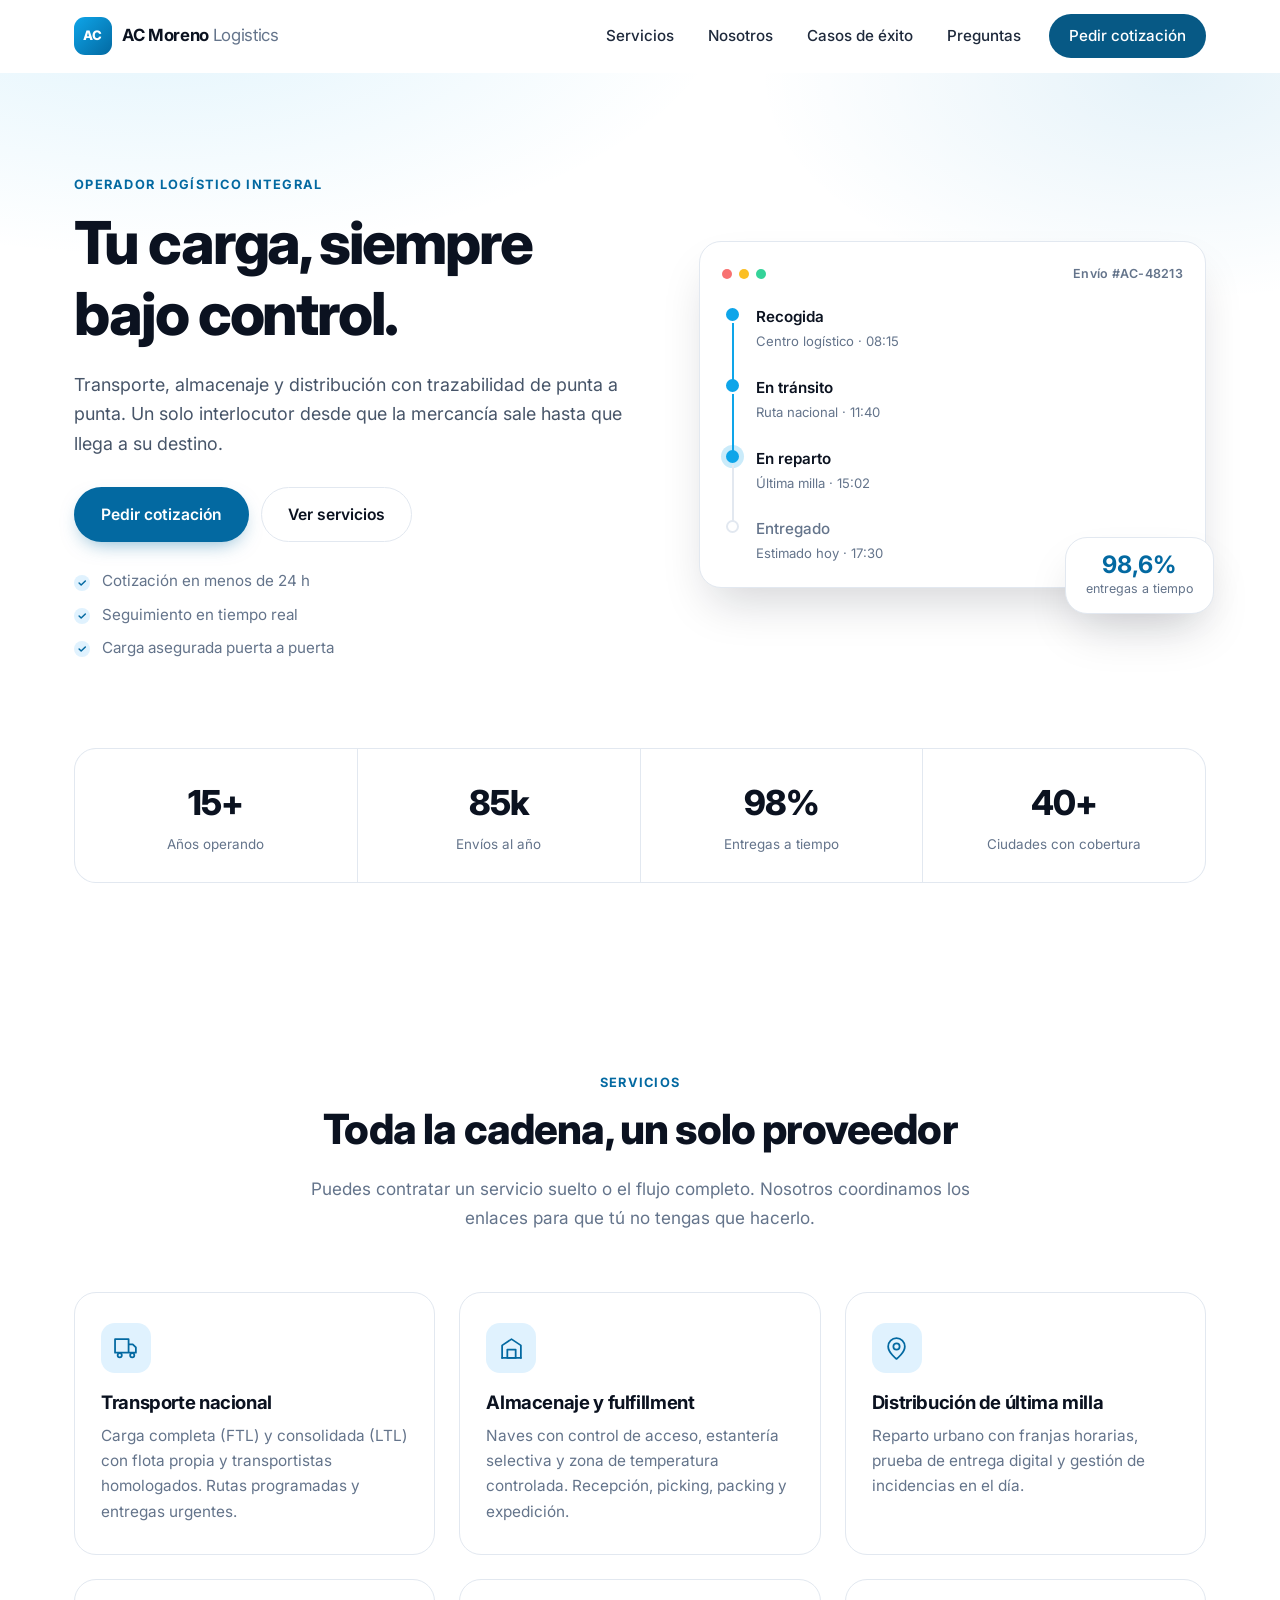
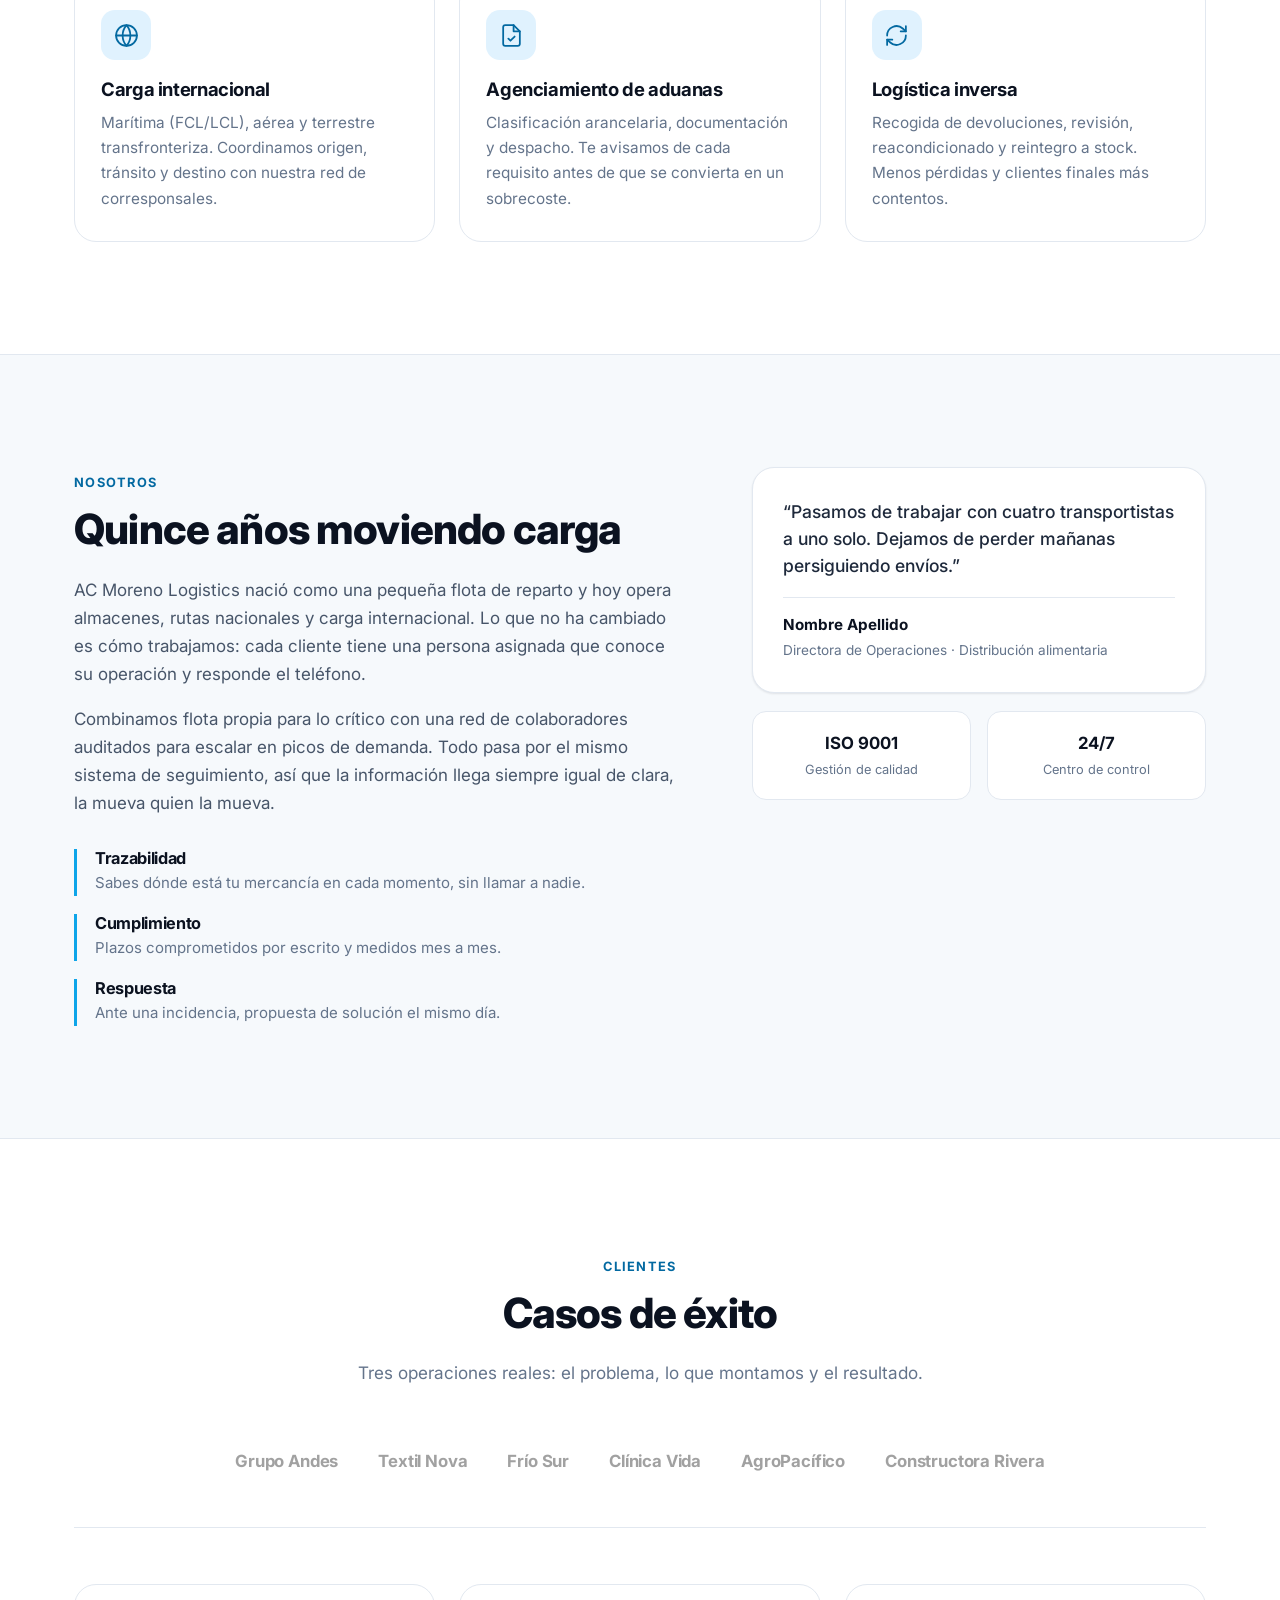
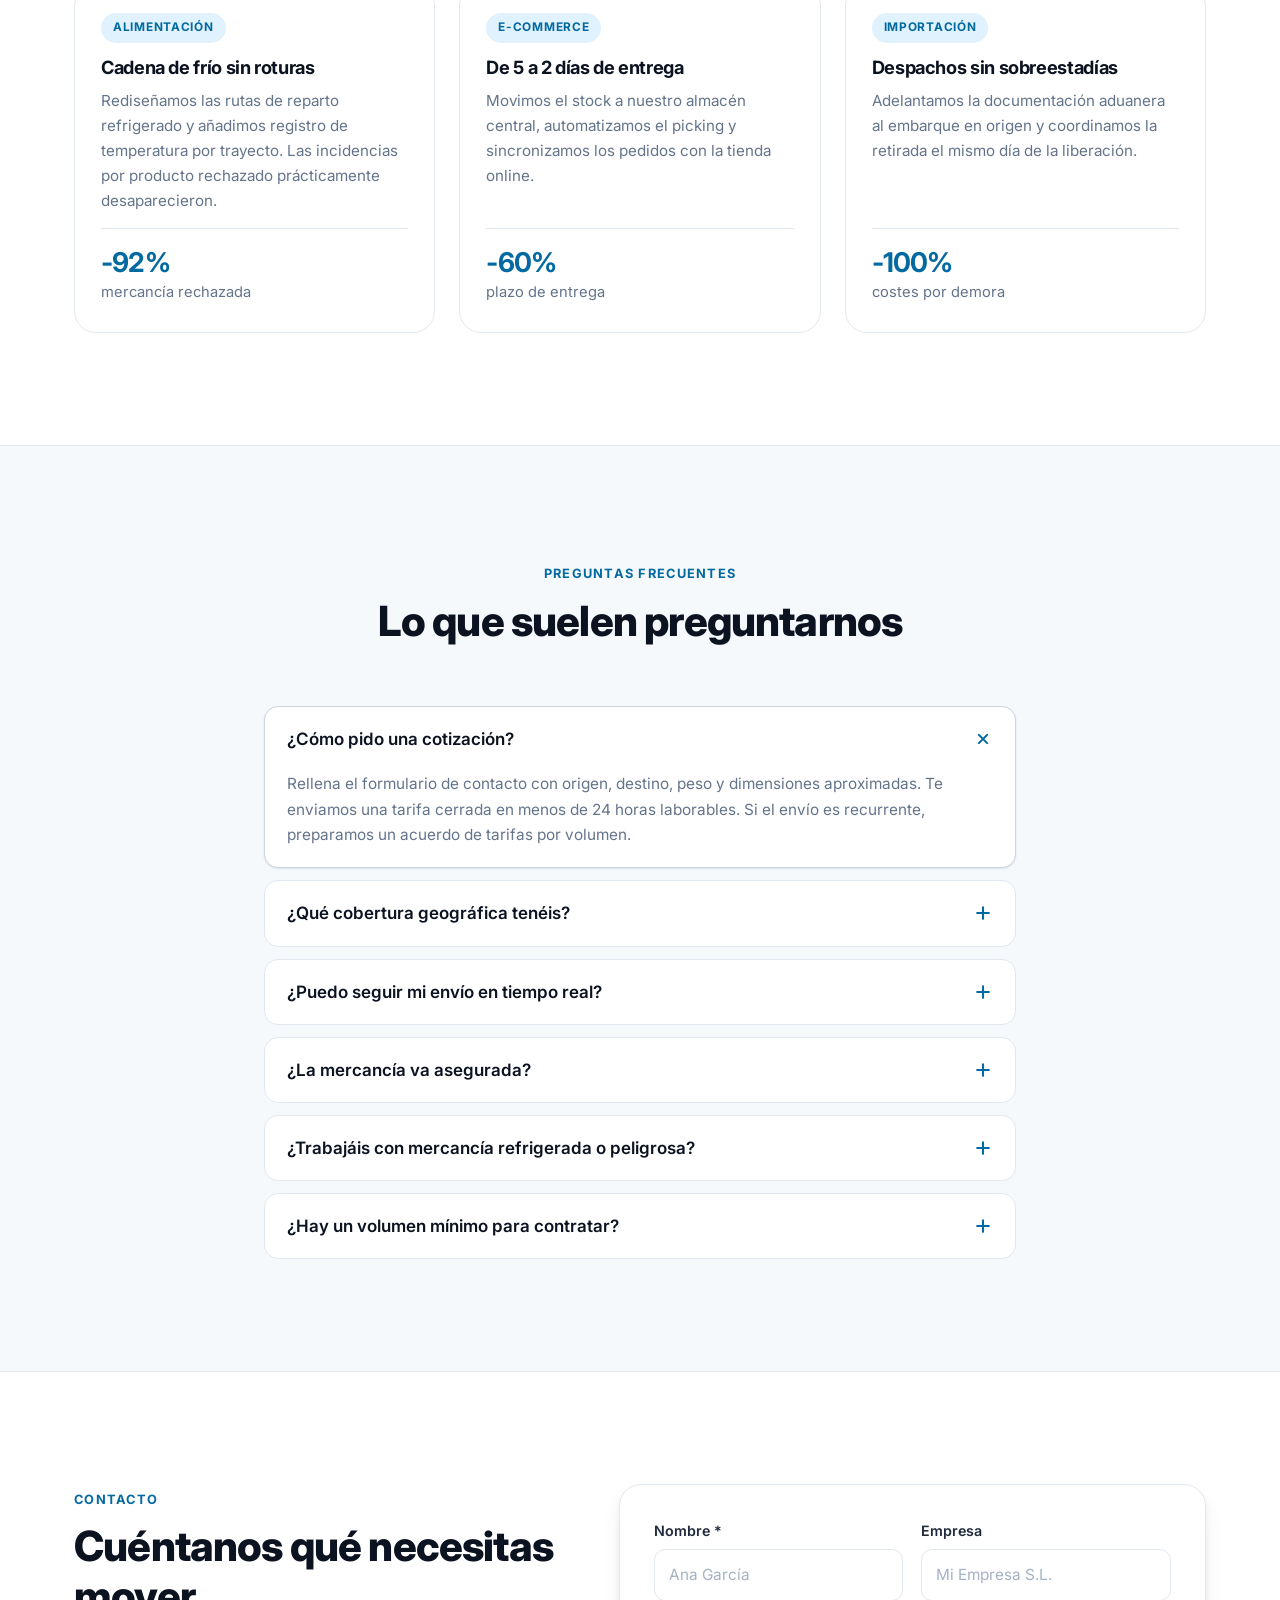
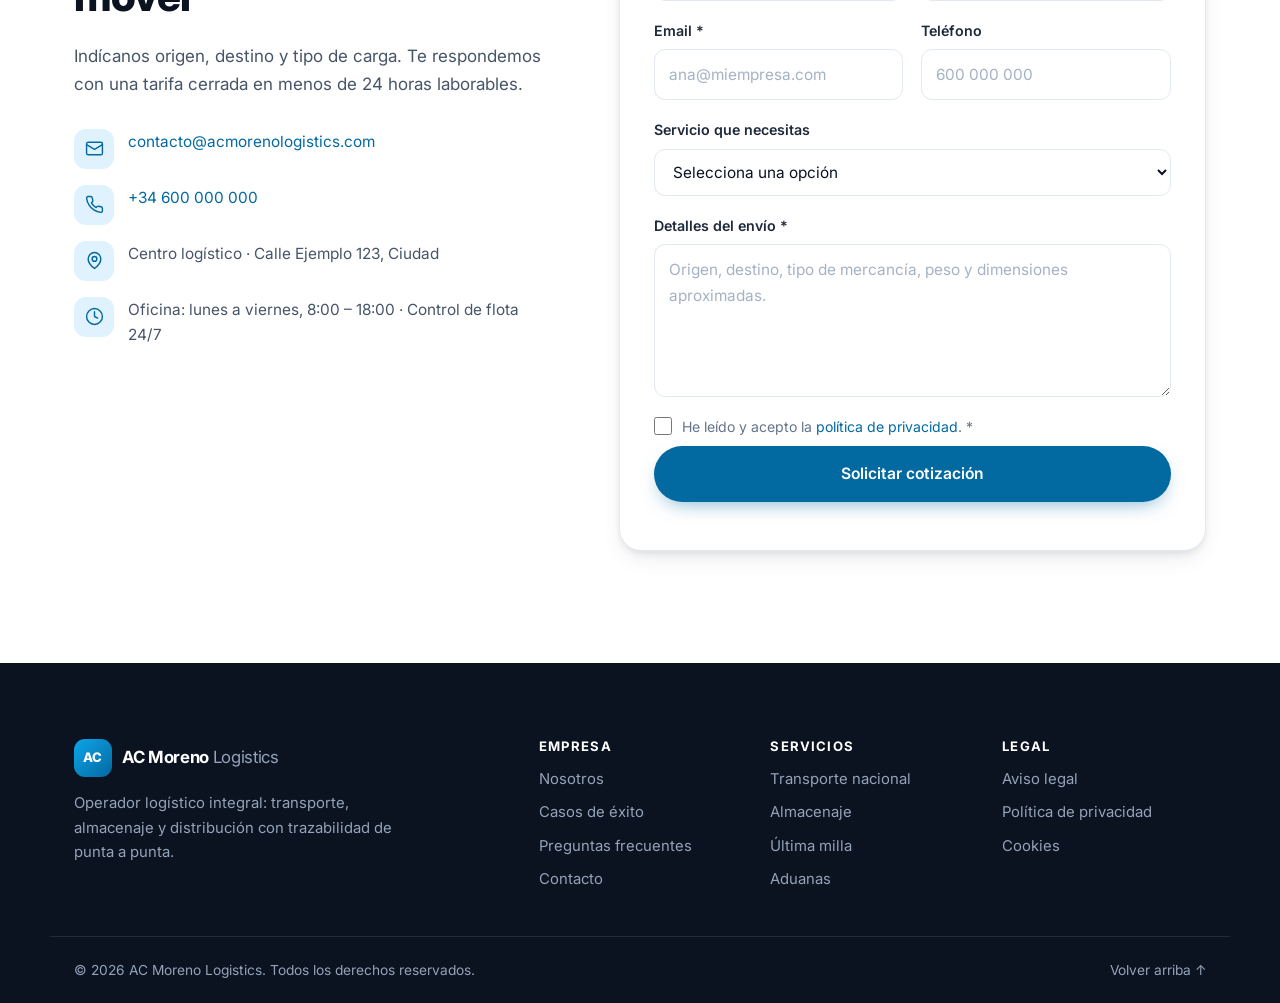
==== index.html @ a386fc67 "Añadir sitio web corporativo de AC Moreno Logistics Web de una sola página en HTML, CSS y JavaScript" ====
<!DOCTYPE html>
<html lang="es">
<head>
  <meta charset="UTF-8">
  <meta name="viewport" content="width=device-width, initial-scale=1.0">

  <!-- ==== EDITAR: título y descripción que se ven en Google ==== -->
  <title>AC Moreno Logistics · Transporte, almacenaje y distribución</title>
  <meta name="description" content="Operador logístico integral: transporte nacional, almacenaje, distribución de última milla, carga internacional y agenciamiento de aduanas. Trazabilidad total de tu carga.">
  <meta name="theme-color" content="#0b1220">

  <!-- Redes sociales (Open Graph) -->
  <meta property="og:type" content="website">
  <meta property="og:site_name" content="AC Moreno Logistics">
  <meta property="og:title" content="AC Moreno Logistics · Transporte, almacenaje y distribución">
  <meta property="og:description" content="Movemos tu carga con trazabilidad total: transporte nacional, almacenaje, última milla, carga internacional y aduanas.">
  <meta property="og:locale" content="es_ES">

  <link rel="icon" href="data:image/svg+xml,<svg xmlns='http://www.w3.org/2000/svg' viewBox='0 0 100 100'><rect width='100' height='100' rx='22' fill='%230ea5e9'/><text x='50' y='66' font-size='42' font-family='system-ui,sans-serif' font-weight='800' fill='white' text-anchor='middle'>AC</text></svg>">

  <link rel="preconnect" href="https://fonts.googleapis.com">
  <link rel="preconnect" href="https://fonts.gstatic.com" crossorigin>
  <link href="https://fonts.googleapis.com/css2?family=Inter:wght@400;500;600;700;800&display=swap" rel="stylesheet">
  <link rel="stylesheet" href="assets/css/styles.css">
</head>
<body>

  <a class="skip-link" href="#inicio">Saltar al contenido</a>

  <!-- ============ CABECERA ============ -->
  <header class="header" id="header">
    <div class="container header__inner">
      <a class="brand" href="#inicio">
        <span class="brand__mark" aria-hidden="true">AC</span>
        <span class="brand__name">AC Moreno <em>Logistics</em></span>
      </a>

      <nav class="nav" id="nav" aria-label="Navegación principal">
        <ul class="nav__list">
          <li><a class="nav__link" href="#servicios">Servicios</a></li>
          <li><a class="nav__link" href="#nosotros">Nosotros</a></li>
          <li><a class="nav__link" href="#clientes">Casos de éxito</a></li>
          <li><a class="nav__link" href="#faq">Preguntas</a></li>
          <li><a class="nav__link nav__link--cta" href="#contacto">Pedir cotización</a></li>
        </ul>
      </nav>

      <button class="nav-toggle" id="navToggle" aria-expanded="false" aria-controls="nav" aria-label="Abrir menú">
        <span class="nav-toggle__bar"></span>
        <span class="nav-toggle__bar"></span>
        <span class="nav-toggle__bar"></span>
      </button>
    </div>
  </header>

  <main>

    <!-- ============ INICIO / HERO ============ -->
    <section class="hero" id="inicio">
      <div class="container hero__inner">
        <div class="hero__content reveal">
          <p class="eyebrow">Operador logístico integral</p>
          <h1 class="hero__title">Tu carga, siempre<br>bajo control.</h1>
          <p class="hero__text">
            Transporte, almacenaje y distribución con trazabilidad de punta a punta.
            Un solo interlocutor desde que la mercancía sale hasta que llega a su destino.
          </p>
          <div class="hero__actions">
            <a class="btn btn--primary" href="#contacto">Pedir cotización</a>
            <a class="btn btn--ghost" href="#servicios">Ver servicios</a>
          </div>
          <ul class="hero__points">
            <li>Cotización en menos de 24 h</li>
            <li>Seguimiento en tiempo real</li>
            <li>Carga asegurada puerta a puerta</li>
          </ul>
        </div>

        <div class="hero__visual reveal" aria-hidden="true">
          <div class="hero__card hero__card--main">
            <div class="hero__card-head">
              <span class="dot dot--red"></span><span class="dot dot--amber"></span><span class="dot dot--green"></span>
              <span class="hero__card-title">Envío #AC-48213</span>
            </div>

            <ul class="track">
              <li class="track__step track__step--done">
                <span class="track__label">Recogida</span>
                <span class="track__meta">Centro logístico · 08:15</span>
              </li>
              <li class="track__step track__step--done">
                <span class="track__label">En tránsito</span>
                <span class="track__meta">Ruta nacional · 11:40</span>
              </li>
              <li class="track__step track__step--active">
                <span class="track__label">En reparto</span>
                <span class="track__meta">Última milla · 15:02</span>
              </li>
              <li class="track__step">
                <span class="track__label">Entregado</span>
                <span class="track__meta">Estimado hoy · 17:30</span>
              </li>
            </ul>
          </div>

          <div class="hero__card hero__card--float">
            <strong>98,6%</strong>
            <span>entregas a tiempo</span>
          </div>
        </div>
      </div>

      <div class="container">
        <dl class="stats reveal">
          <div class="stat">
            <dt>Años operando</dt>
            <dd><span class="counter" data-target="15">0</span>+</dd>
          </div>
          <div class="stat">
            <dt>Envíos al año</dt>
            <dd><span class="counter" data-target="85">0</span>k</dd>
          </div>
          <div class="stat">
            <dt>Entregas a tiempo</dt>
            <dd><span class="counter" data-target="98">0</span>%</dd>
          </div>
          <div class="stat">
            <dt>Ciudades con cobertura</dt>
            <dd><span class="counter" data-target="40">0</span>+</dd>
          </div>
        </dl>
      </div>
    </section>

    <!-- ============ SERVICIOS ============ -->
    <section class="section" id="servicios">
      <div class="container">
        <header class="section__head reveal">
          <p class="eyebrow">Servicios</p>
          <h2 class="section__title">Toda la cadena, un solo proveedor</h2>
          <p class="section__lead">
            Puedes contratar un servicio suelto o el flujo completo. Nosotros
            coordinamos los enlaces para que tú no tengas que hacerlo.
          </p>
        </header>

        <div class="grid grid--3">

          <article class="card reveal">
            <div class="card__icon">
              <svg viewBox="0 0 24 24" fill="none" stroke="currentColor" stroke-width="1.7" stroke-linecap="round" stroke-linejoin="round" aria-hidden="true">
                <path d="M1 3h13v13H1zM14 8h4l3 3v5h-7z"/><circle cx="5.5" cy="18.5" r="2"/><circle cx="17.5" cy="18.5" r="2"/>
              </svg>
            </div>
            <h3 class="card__title">Transporte nacional</h3>
            <p class="card__text">
              Carga completa (FTL) y consolidada (LTL) con flota propia y
              transportistas homologados. Rutas programadas y entregas urgentes.
            </p>
          </article>

          <article class="card reveal">
            <div class="card__icon">
              <svg viewBox="0 0 24 24" fill="none" stroke="currentColor" stroke-width="1.7" stroke-linecap="round" stroke-linejoin="round" aria-hidden="true">
                <path d="M3 21V9l9-6 9 6v12"/><path d="M3 21h18"/><rect x="8" y="13" width="8" height="8"/>
              </svg>
            </div>
            <h3 class="card__title">Almacenaje y fulfillment</h3>
            <p class="card__text">
              Naves con control de acceso, estantería selectiva y zona de temperatura
              controlada. Recepción, picking, packing y expedición.
            </p>
          </article>

          <article class="card reveal">
            <div class="card__icon">
              <svg viewBox="0 0 24 24" fill="none" stroke="currentColor" stroke-width="1.7" stroke-linecap="round" stroke-linejoin="round" aria-hidden="true">
                <path d="M20 10c0 6-8 12-8 12s-8-6-8-12a8 8 0 0 1 16 0Z"/><circle cx="12" cy="10" r="3"/>
              </svg>
            </div>
            <h3 class="card__title">Distribución de última milla</h3>
            <p class="card__text">
              Reparto urbano con franjas horarias, prueba de entrega digital y
              gestión de incidencias en el día.
            </p>
          </article>

          <article class="card reveal">
            <div class="card__icon">
              <svg viewBox="0 0 24 24" fill="none" stroke="currentColor" stroke-width="1.7" stroke-linecap="round" stroke-linejoin="round" aria-hidden="true">
                <circle cx="12" cy="12" r="10"/><path d="M2 12h20"/><path d="M12 2a15.3 15.3 0 0 1 0 20a15.3 15.3 0 0 1 0-20Z"/>
              </svg>
            </div>
            <h3 class="card__title">Carga internacional</h3>
            <p class="card__text">
              Marítima (FCL/LCL), aérea y terrestre transfronteriza. Coordinamos
              origen, tránsito y destino con nuestra red de corresponsales.
            </p>
          </article>

          <article class="card reveal">
            <div class="card__icon">
              <svg viewBox="0 0 24 24" fill="none" stroke="currentColor" stroke-width="1.7" stroke-linecap="round" stroke-linejoin="round" aria-hidden="true">
                <path d="M14 2H6a2 2 0 0 0-2 2v16a2 2 0 0 0 2 2h12a2 2 0 0 0 2-2V8Z"/><path d="M14 2v6h6"/><path d="m9 15 2 2 4-4"/>
              </svg>
            </div>
            <h3 class="card__title">Agenciamiento de aduanas</h3>
            <p class="card__text">
              Clasificación arancelaria, documentación y despacho. Te avisamos de
              cada requisito antes de que se convierta en un sobrecoste.
            </p>
          </article>

          <article class="card reveal">
            <div class="card__icon">
              <svg viewBox="0 0 24 24" fill="none" stroke="currentColor" stroke-width="1.7" stroke-linecap="round" stroke-linejoin="round" aria-hidden="true">
                <path d="M3 12a9 9 0 0 1 15-6.7L21 8"/><path d="M21 3v5h-5"/><path d="M21 12a9 9 0 0 1-15 6.7L3 16"/><path d="M3 21v-5h5"/>
              </svg>
            </div>
            <h3 class="card__title">Logística inversa</h3>
            <p class="card__text">
              Recogida de devoluciones, revisión, reacondicionado y reintegro a
              stock. Menos pérdidas y clientes finales más contentos.
            </p>
          </article>

        </div>
      </div>
    </section>

    <!-- ============ NOSOTROS ============ -->
    <section class="section section--alt" id="nosotros">
      <div class="container about">
        <div class="about__text reveal">
          <p class="eyebrow">Nosotros</p>
          <h2 class="section__title">Quince años moviendo carga</h2>
          <p>
            AC Moreno Logistics nació como una pequeña flota de reparto y hoy
            opera almacenes, rutas nacionales y carga internacional. Lo que no ha
            cambiado es cómo trabajamos: cada cliente tiene una persona asignada
            que conoce su operación y responde el teléfono.
          </p>
          <p>
            Combinamos flota propia para lo crítico con una red de colaboradores
            auditados para escalar en picos de demanda. Todo pasa por el mismo
            sistema de seguimiento, así que la información llega siempre igual de
            clara, la mueva quien la mueva.
          </p>

          <ul class="values">
            <li>
              <h3>Trazabilidad</h3>
              <p>Sabes dónde está tu mercancía en cada momento, sin llamar a nadie.</p>
            </li>
            <li>
              <h3>Cumplimiento</h3>
              <p>Plazos comprometidos por escrito y medidos mes a mes.</p>
            </li>
            <li>
              <h3>Respuesta</h3>
              <p>Ante una incidencia, propuesta de solución el mismo día.</p>
            </li>
          </ul>
        </div>

        <aside class="about__aside reveal">
          <blockquote class="quote">
            <p>
              “Pasamos de trabajar con cuatro transportistas a uno solo.
              Dejamos de perder mañanas persiguiendo envíos.”
            </p>
            <footer>
              <strong>Nombre Apellido</strong>
              <span>Directora de Operaciones · Distribución alimentaria</span>
            </footer>
          </blockquote>

          <div class="badges">
            <div class="badge"><strong>ISO 9001</strong><span>Gestión de calidad</span></div>
            <div class="badge"><strong>24/7</strong><span>Centro de control</span></div>
          </div>
        </aside>
      </div>
    </section>

    <!-- ============ CLIENTES / CASOS DE ÉXITO ============ -->
    <section class="section" id="clientes">
      <div class="container">
        <header class="section__head reveal">
          <p class="eyebrow">Clientes</p>
          <h2 class="section__title">Casos de éxito</h2>
          <p class="section__lead">
            Tres operaciones reales: el problema, lo que montamos y el resultado.
          </p>
        </header>

        <!-- ==== EDITAR: sustituye por los nombres o logos de tus clientes ==== -->
        <ul class="logos reveal" aria-label="Clientes que confían en nosotros">
          <li>Grupo Andes</li>
          <li>Textil Nova</li>
          <li>Frío Sur</li>
          <li>Clínica Vida</li>
          <li>AgroPacífico</li>
          <li>Constructora Rivera</li>
        </ul>

        <div class="grid grid--3 cases">

          <article class="case reveal">
            <span class="case__tag">Alimentación</span>
            <h3 class="case__title">Cadena de frío sin roturas</h3>
            <p class="case__text">
              Rediseñamos las rutas de reparto refrigerado y añadimos registro de
              temperatura por trayecto. Las incidencias por producto rechazado
              prácticamente desaparecieron.
            </p>
            <p class="case__result"><strong>-92%</strong> mercancía rechazada</p>
          </article>

          <article class="case reveal">
            <span class="case__tag">E-commerce</span>
            <h3 class="case__title">De 5 a 2 días de entrega</h3>
            <p class="case__text">
              Movimos el stock a nuestro almacén central, automatizamos el picking
              y sincronizamos los pedidos con la tienda online.
            </p>
            <p class="case__result"><strong>-60%</strong> plazo de entrega</p>
          </article>

          <article class="case reveal">
            <span class="case__tag">Importación</span>
            <h3 class="case__title">Despachos sin sobreestadías</h3>
            <p class="case__text">
              Adelantamos la documentación aduanera al embarque en origen y
              coordinamos la retirada el mismo día de la liberación.
            </p>
            <p class="case__result"><strong>-100%</strong> costes por demora</p>
          </article>

        </div>
      </div>
    </section>

    <!-- ============ FAQ ============ -->
    <section class="section section--alt" id="faq">
      <div class="container container--narrow">
        <header class="section__head reveal">
          <p class="eyebrow">Preguntas frecuentes</p>
          <h2 class="section__title">Lo que suelen preguntarnos</h2>
        </header>

        <div class="faq reveal">

          <details class="faq__item" name="faq" open>
            <summary class="faq__q">¿Cómo pido una cotización?</summary>
            <div class="faq__a">
              <p>
                Rellena el formulario de contacto con origen, destino, peso y
                dimensiones aproximadas. Te enviamos una tarifa cerrada en menos
                de 24 horas laborables. Si el envío es recurrente, preparamos un
                acuerdo de tarifas por volumen.
              </p>
            </div>
          </details>

          <details class="faq__item" name="faq">
            <summary class="faq__q">¿Qué cobertura geográfica tenéis?</summary>
            <div class="faq__a">
              <p>
                Cobertura nacional en más de 40 ciudades con rutas programadas, y
                carga internacional marítima y aérea a través de nuestra red de
                corresponsales. Para zonas fuera de ruta, damos plazo concreto al
                cotizar.
              </p>
            </div>
          </details>

          <details class="faq__item" name="faq">
            <summary class="faq__q">¿Puedo seguir mi envío en tiempo real?</summary>
            <div class="faq__a">
              <p>
                Sí. Cada envío tiene un número de seguimiento con estados
                actualizados y prueba de entrega digital (firma y fotografía).
                Los clientes con volumen reciben además un panel con todos sus
                envíos activos.
              </p>
            </div>
          </details>

          <details class="faq__item" name="faq">
            <summary class="faq__q">¿La mercancía va asegurada?</summary>
            <div class="faq__a">
              <p>
                Toda la carga viaja con la cobertura de responsabilidad del
                transportista. Para mercancía de alto valor contratamos seguro
                a todo riesgo sobre el valor declarado; se indica en la cotización.
              </p>
            </div>
          </details>

          <details class="faq__item" name="faq">
            <summary class="faq__q">¿Trabajáis con mercancía refrigerada o peligrosa?</summary>
            <div class="faq__a">
              <p>
                Sí a la refrigerada: disponemos de vehículos y cámaras con control
                y registro de temperatura. Para mercancías peligrosas (ADR)
                operamos determinadas clases; consúltanos el caso concreto antes
                de contratar.
              </p>
            </div>
          </details>

          <details class="faq__item" name="faq">
            <summary class="faq__q">¿Hay un volumen mínimo para contratar?</summary>
            <div class="faq__a">
              <p>
                No. Trabajamos desde envíos puntuales de un palet hasta operaciones
                de almacén completas. Las tarifas mejoran con el volumen, pero no
                hay mínimo de entrada.
              </p>
            </div>
          </details>

        </div>
      </div>
    </section>

    <!-- ============ CONTACTO ============ -->
    <section class="section" id="contacto">
      <div class="container contact">

        <div class="contact__info reveal">
          <p class="eyebrow">Contacto</p>
          <h2 class="section__title">Cuéntanos qué necesitas mover</h2>
          <p>
            Indícanos origen, destino y tipo de carga. Te respondemos con una
            tarifa cerrada en menos de 24 horas laborables.
          </p>

          <!-- ==== EDITAR: tus datos de contacto reales ==== -->
          <ul class="contact__list">
            <li>
              <span class="contact__icon" aria-hidden="true">
                <svg viewBox="0 0 24 24" fill="none" stroke="currentColor" stroke-width="1.8" stroke-linecap="round" stroke-linejoin="round"><rect x="2" y="4" width="20" height="16" rx="2"/><path d="m2 7 10 6 10-6"/></svg>
              </span>
              <a href="mailto:contacto@acmorenologistics.com">contacto@acmorenologistics.com</a>
            </li>
            <li>
              <span class="contact__icon" aria-hidden="true">
                <svg viewBox="0 0 24 24" fill="none" stroke="currentColor" stroke-width="1.8" stroke-linecap="round" stroke-linejoin="round"><path d="M22 16.9v3a2 2 0 0 1-2.2 2 19.8 19.8 0 0 1-8.6-3.1 19.5 19.5 0 0 1-6-6A19.8 19.8 0 0 1 2.1 4.2 2 2 0 0 1 4.1 2h3a2 2 0 0 1 2 1.7c.1 1 .4 1.9.7 2.8a2 2 0 0 1-.5 2.1L8.1 9.9a16 16 0 0 0 6 6l1.3-1.3a2 2 0 0 1 2.1-.4c.9.3 1.8.6 2.8.7a2 2 0 0 1 1.7 2Z"/></svg>
              </span>
              <a href="tel:+34600000000">+34 600 000 000</a>
            </li>
            <li>
              <span class="contact__icon" aria-hidden="true">
                <svg viewBox="0 0 24 24" fill="none" stroke="currentColor" stroke-width="1.8" stroke-linecap="round" stroke-linejoin="round"><path d="M20 10c0 6-8 12-8 12s-8-6-8-12a8 8 0 0 1 16 0Z"/><circle cx="12" cy="10" r="3"/></svg>
              </span>
              <span>Centro logístico · Calle Ejemplo 123, Ciudad</span>
            </li>
            <li>
              <span class="contact__icon" aria-hidden="true">
                <svg viewBox="0 0 24 24" fill="none" stroke="currentColor" stroke-width="1.8" stroke-linecap="round" stroke-linejoin="round"><circle cx="12" cy="12" r="10"/><path d="M12 6v6l4 2"/></svg>
              </span>
              <span>Oficina: lunes a viernes, 8:00 – 18:00 · Control de flota 24/7</span>
            </li>
          </ul>
        </div>

        <!--
          El formulario abre el correo del visitante con el mensaje ya redactado.
          Funciona sin servidor, que es lo que permite GitHub Pages.
          Para recibirlos directamente en tu bandeja: README.md → "Formulario de contacto".
        -->
        <form class="form reveal" id="contactForm" novalidate>
          <div class="form__row">
            <div class="field">
              <label for="nombre">Nombre *</label>
              <input type="text" id="nombre" name="nombre" required autocomplete="name" placeholder="Ana García">
              <p class="field__error" data-error-for="nombre"></p>
            </div>
            <div class="field">
              <label for="empresa">Empresa</label>
              <input type="text" id="empresa" name="empresa" autocomplete="organization" placeholder="Mi Empresa S.L.">
            </div>
          </div>

          <div class="form__row">
            <div class="field">
              <label for="email">Email *</label>
              <input type="email" id="email" name="email" required autocomplete="email" placeholder="ana@miempresa.com">
              <p class="field__error" data-error-for="email"></p>
            </div>
            <div class="field">
              <label for="telefono">Teléfono</label>
              <input type="tel" id="telefono" name="telefono" autocomplete="tel" placeholder="600 000 000">
            </div>
          </div>

          <div class="field">
            <label for="servicio">Servicio que necesitas</label>
            <select id="servicio" name="servicio">
              <option value="">Selecciona una opción</option>
              <option>Transporte nacional</option>
              <option>Almacenaje y fulfillment</option>
              <option>Distribución de última milla</option>
              <option>Carga internacional</option>
              <option>Agenciamiento de aduanas</option>
              <option>Logística inversa</option>
              <option>Otro / no lo tengo claro</option>
            </select>
          </div>

          <div class="field">
            <label for="mensaje">Detalles del envío *</label>
            <textarea id="mensaje" name="mensaje" rows="5" required placeholder="Origen, destino, tipo de mercancía, peso y dimensiones aproximadas."></textarea>
            <p class="field__error" data-error-for="mensaje"></p>
          </div>

          <label class="checkbox">
            <input type="checkbox" id="privacidad" name="privacidad" required>
            <span>He leído y acepto la <a href="#">política de privacidad</a>. *</span>
          </label>
          <p class="field__error" data-error-for="privacidad"></p>

          <button class="btn btn--primary btn--block" type="submit">Solicitar cotización</button>
          <p class="form__status" id="formStatus" role="status" aria-live="polite"></p>
        </form>

      </div>
    </section>

  </main>

  <!-- ============ PIE ============ -->
  <footer class="footer">
    <div class="container footer__inner">
      <div class="footer__brand">
        <a class="brand" href="#inicio">
          <span class="brand__mark" aria-hidden="true">AC</span>
          <span class="brand__name">AC Moreno <em>Logistics</em></span>
        </a>
        <p>Operador logístico integral: transporte, almacenaje y distribución con trazabilidad de punta a punta.</p>
      </div>

      <nav class="footer__nav" aria-label="Enlaces del pie">
        <div>
          <h3>Empresa</h3>
          <ul>
            <li><a href="#nosotros">Nosotros</a></li>
            <li><a href="#clientes">Casos de éxito</a></li>
            <li><a href="#faq">Preguntas frecuentes</a></li>
            <li><a href="#contacto">Contacto</a></li>
          </ul>
        </div>
        <div>
          <h3>Servicios</h3>
          <ul>
            <li><a href="#servicios">Transporte nacional</a></li>
            <li><a href="#servicios">Almacenaje</a></li>
            <li><a href="#servicios">Última milla</a></li>
            <li><a href="#servicios">Aduanas</a></li>
          </ul>
        </div>
        <div>
          <h3>Legal</h3>
          <ul>
            <li><a href="#">Aviso legal</a></li>
            <li><a href="#">Política de privacidad</a></li>
            <li><a href="#">Cookies</a></li>
          </ul>
        </div>
      </nav>
    </div>

    <div class="container footer__bottom">
      <p>&copy; <span id="year">2026</span> AC Moreno Logistics. Todos los derechos reservados.</p>
      <a class="footer__top" href="#inicio">Volver arriba ↑</a>
    </div>
  </footer>

  <script src="assets/js/main.js"></script>
</body>
</html>
---- assets/css/styles.css ----
/* =========================================================
   AC Moreno Logistics — hoja de estilos
   Organización:
     1. Variables y reset
     2. Utilidades y componentes base
     3. Cabecera y navegación
     4. Hero
     5. Secciones de contenido
     6. Formulario
     7. Pie
     8. Responsive
   ========================================================= */

/* ---------- 1. Variables y reset ---------- */
:root {
  /* ==== EDITAR: colores de marca ====
     --brand      se usa en adornos (iconos, puntos, líneas): no lleva texto encima.
     --accent     se usa en textos y enlaces: es más oscuro para cumplir contraste AA.
     --btn-*      fondo/texto de los botones sólidos.                                  */
  --brand:        #0ea5e9;
  --brand-soft:   #e0f2fe;
  --accent:       #0369a1;
  --btn-bg:       #0369a1;
  --btn-fg:       #ffffff;
  --btn-hover:    #075985;

  --ink:          #0b1220;
  --ink-2:        #1e293b;
  --text:         #475569;
  --text-soft:    #64748b;
  --line:         #e2e8f0;
  --bg:           #ffffff;
  --cta-bg:       #0b1220;   /* botón de contraste (cabecera, enlace de salto) */
  --cta-fg:       #ffffff;
  --danger:       #b91c1c;
  --success:      #047857;
  --bg-alt:       #f6f9fc;
  --white:        #ffffff;

  --radius:       14px;
  --radius-lg:    22px;
  --shadow-sm:    0 1px 2px rgba(11, 18, 32, .06), 0 1px 3px rgba(11, 18, 32, .04);
  --shadow:       0 4px 6px -1px rgba(11, 18, 32, .07), 0 10px 24px -6px rgba(11, 18, 32, .10);
  --shadow-lg:    0 24px 48px -12px rgba(11, 18, 32, .18);

  --container:    1180px;
  --gutter:       24px;
  --header-h:     72px;

  --font: 'Inter', system-ui, -apple-system, 'Segoe UI', Roboto, Helvetica, Arial, sans-serif;
}

*, *::before, *::after { box-sizing: border-box; }

html {
  scroll-behavior: smooth;
  scroll-padding-top: calc(var(--header-h) + 16px);
  -webkit-text-size-adjust: 100%;
}

body {
  margin: 0;
  font-family: var(--font);
  font-size: 17px;
  line-height: 1.65;
  color: var(--text);
  background: var(--bg);
  -webkit-font-smoothing: antialiased;
}

h1, h2, h3 { color: var(--ink); line-height: 1.2; margin: 0 0 .5em; letter-spacing: -.02em; }
p { margin: 0 0 1em; }
img { max-width: 100%; height: auto; display: block; }
ul { margin: 0; padding: 0; list-style: none; }

a { color: var(--accent); text-decoration: none; transition: color .2s ease; }
a:hover { color: var(--btn-hover); }

:focus-visible {
  outline: 3px solid var(--brand);
  outline-offset: 3px;
  border-radius: 4px;
}

.skip-link {
  position: absolute;
  left: -9999px;
  top: 0;
  z-index: 999;
  background: var(--cta-bg);
  color: var(--cta-fg);
  padding: 12px 20px;
  border-radius: 0 0 var(--radius) 0;
}
.skip-link:focus { left: 0; color: var(--cta-fg); }

/* ---------- 2. Utilidades y componentes base ---------- */
.container {
  width: 100%;
  max-width: var(--container);
  margin-inline: auto;
  padding-inline: var(--gutter);
}
.container--narrow { max-width: 800px; }

.section { padding: clamp(64px, 9vw, 112px) 0; }
.section--alt { background: var(--bg-alt); border-block: 1px solid var(--line); }

.section__head { max-width: 680px; margin: 0 auto clamp(40px, 5vw, 60px); text-align: center; }
.section__title { font-size: clamp(1.85rem, 3.6vw, 2.6rem); font-weight: 800; }
.section__lead { font-size: 1.075rem; color: var(--text-soft); margin: 0; }

.eyebrow {
  display: inline-block;
  font-size: .8rem;
  font-weight: 700;
  letter-spacing: .1em;
  text-transform: uppercase;
  color: var(--accent);
  margin: 0 0 .75rem;
}

.grid { display: grid; gap: 24px; }
.grid--3 { grid-template-columns: repeat(3, 1fr); }

.btn {
  display: inline-flex;
  align-items: center;
  justify-content: center;
  gap: .5em;
  padding: 14px 26px;
  border: 1px solid transparent;
  border-radius: 999px;
  font: inherit;
  font-weight: 600;
  font-size: .98rem;
  cursor: pointer;
  text-align: center;
  transition: transform .18s ease, box-shadow .18s ease, background-color .18s ease, color .18s ease;
}
.btn--primary { background: var(--btn-bg); color: var(--btn-fg); box-shadow: 0 8px 20px -8px rgba(3, 105, 161, .55); }
.btn--primary:hover { background: var(--btn-hover); color: var(--btn-fg); transform: translateY(-2px); box-shadow: 0 14px 26px -10px rgba(3, 105, 161, .65); }
.btn--ghost { background: transparent; color: var(--ink); border-color: var(--line); }
.btn--ghost:hover { background: var(--white); color: var(--ink); border-color: var(--brand); transform: translateY(-2px); }
.btn--block { width: 100%; }

/* Aparición al hacer scroll (el JS añade .is-visible) */
.reveal {
  opacity: 0;
  transform: translateY(22px);
  transition: opacity .6s ease, transform .6s ease;
}
.reveal.is-visible { opacity: 1; transform: none; }

/* ---------- 3. Cabecera y navegación ---------- */
.header {
  position: sticky;
  top: 0;
  z-index: 100;
  background: rgba(255, 255, 255, .85);
  backdrop-filter: blur(12px);
  border-bottom: 1px solid transparent;
  transition: border-color .25s ease, box-shadow .25s ease;
}
.header.is-scrolled { border-bottom-color: var(--line); box-shadow: var(--shadow-sm); }

.header__inner {
  height: var(--header-h);
  display: flex;
  align-items: center;
  justify-content: space-between;
  gap: 24px;
}

.brand { display: inline-flex; align-items: center; gap: 10px; color: var(--ink); font-weight: 700; }
.brand:hover { color: var(--ink); }
.brand__mark {
  display: grid;
  place-items: center;
  width: 38px; height: 38px;
  border-radius: 11px;
  background: linear-gradient(135deg, var(--brand), #0369a1);
  color: var(--white);
  font-size: .82rem;
  font-weight: 800;
  letter-spacing: .02em;
  flex: none;
}
.brand__name { font-size: 1.05rem; letter-spacing: -.02em; white-space: nowrap; }
.brand__name em { font-style: normal; font-weight: 400; color: var(--text-soft); }

.nav__list { display: flex; align-items: center; gap: 6px; }
.nav__link {
  display: block;
  padding: 9px 14px;
  border-radius: 999px;
  color: var(--ink-2);
  font-size: .95rem;
  font-weight: 500;
  transition: background-color .2s ease, color .2s ease;
}
.nav__link:hover { background: var(--bg-alt); color: var(--ink); }
.nav__link.is-active { color: var(--accent); background: var(--brand-soft); }
.nav__link--cta {
  margin-left: 8px;
  background: var(--cta-bg);
  color: var(--cta-fg);
  padding-inline: 20px;
}
.nav__link--cta:hover,
.nav__link--cta.is-active { background: var(--btn-hover); color: #ffffff; }

.nav-toggle {
  display: none;
  flex-direction: column;
  justify-content: center;
  gap: 5px;
  width: 44px; height: 44px;
  padding: 0;
  background: none;
  border: 1px solid var(--line);
  border-radius: 12px;
  cursor: pointer;
}
.nav-toggle__bar {
  display: block;
  width: 20px; height: 2px;
  margin-inline: auto;
  background: var(--ink);
  border-radius: 2px;
  transition: transform .25s ease, opacity .2s ease;
}
.nav-toggle.is-open .nav-toggle__bar:nth-child(1) { transform: translateY(7px) rotate(45deg); }
.nav-toggle.is-open .nav-toggle__bar:nth-child(2) { opacity: 0; }
.nav-toggle.is-open .nav-toggle__bar:nth-child(3) { transform: translateY(-7px) rotate(-45deg); }

/* ---------- 4. Hero ---------- */
.hero {
  position: relative;
  padding: clamp(56px, 8vw, 96px) 0 clamp(48px, 6vw, 72px);
  background:
    radial-gradient(900px 420px at 12% -10%, rgba(14, 165, 233, .13), transparent 65%),
    radial-gradient(700px 380px at 92% 0%, rgba(2, 132, 199, .10), transparent 60%),
    var(--bg);
  overflow: hidden;
}

.hero__inner {
  display: grid;
  grid-template-columns: 1.05fr .95fr;
  gap: clamp(32px, 5vw, 64px);
  align-items: center;
}

.hero__title {
  font-size: clamp(2.3rem, 5.4vw, 3.7rem);
  font-weight: 800;
  letter-spacing: -.035em;
  margin-bottom: .35em;
}
.hero__text { font-size: 1.12rem; max-width: 52ch; color: var(--text); }

.hero__actions { display: flex; flex-wrap: wrap; gap: 12px; margin: 28px 0 26px; }

.hero__points { display: grid; gap: 8px; }
.hero__points li {
  position: relative;
  padding-left: 28px;
  font-size: .95rem;
  color: var(--text-soft);
}
.hero__points li::before {
  content: "";
  position: absolute;
  left: 0; top: .45em;
  width: 16px; height: 16px;
  border-radius: 50%;
  background: var(--brand-soft);
}
.hero__points li::after {           /* la marca de verificación, teñida con --accent */
  content: "";
  position: absolute;
  left: 3px; top: calc(.45em + 3px);
  width: 10px; height: 10px;
  background-color: var(--accent);
  --check: url("data:image/svg+xml,%3Csvg xmlns='http://www.w3.org/2000/svg' viewBox='0 0 24 24' fill='none' stroke='%23000' stroke-width='3.5' stroke-linecap='round' stroke-linejoin='round'%3E%3Cpath d='m5 12 5 5L20 7'/%3E%3C/svg%3E");
  -webkit-mask: var(--check) center / contain no-repeat;
          mask: var(--check) center / contain no-repeat;
}

/* Tarjeta de seguimiento del hero */
.hero__visual { position: relative; }

.hero__card {
  background: var(--white);
  border: 1px solid var(--line);
  border-radius: var(--radius-lg);
  box-shadow: var(--shadow-lg);
}
.hero__card--main { padding: 22px; }

.hero__card-head { display: flex; align-items: center; gap: 7px; margin-bottom: 20px; }
.dot { width: 10px; height: 10px; border-radius: 50%; flex: none; }
.dot--red { background: #f87171; }
.dot--amber { background: #fbbf24; }
.dot--green { background: #34d399; }
.hero__card-title {
  margin-left: auto;
  font-size: .78rem;
  font-weight: 600;
  color: var(--text-soft);
  letter-spacing: .02em;
}

.track { display: grid; gap: 22px; }
.track__step {
  position: relative;
  padding-left: 34px;
  display: grid;
  gap: 2px;
}
.track__step::before {              /* punto */
  content: "";
  position: absolute;
  left: 4px; top: 4px;
  width: 13px; height: 13px;
  border-radius: 50%;
  background: var(--white);
  border: 2px solid var(--line);
}
.track__step::after {               /* línea de unión */
  content: "";
  position: absolute;
  left: 10px; top: 19px;
  width: 2px; height: calc(100% + 10px);
  background: var(--line);
}
.track__step:last-child::after { display: none; }
.track__step--done::before { background: var(--brand); border-color: var(--brand); }
.track__step--done::after { background: var(--brand); }
.track__step--active::before {
  background: var(--brand);
  border-color: var(--brand);
  box-shadow: 0 0 0 5px rgba(14, 165, 233, .22);
  animation: pulse 2s ease-in-out infinite;
}
@keyframes pulse {
  50% { box-shadow: 0 0 0 9px rgba(14, 165, 233, .08); }
}
.track__label { font-weight: 600; color: var(--ink); font-size: .95rem; }
.track__meta { font-size: .82rem; color: var(--text-soft); }
.track__step:not(.track__step--done):not(.track__step--active) .track__label { color: var(--text-soft); font-weight: 500; }

.hero__card--float {
  position: absolute;
  right: -8px;
  bottom: -26px;
  display: grid;
  padding: 14px 20px;
  text-align: center;
}
.hero__card--float strong { font-size: 1.5rem; color: var(--accent); line-height: 1.1; }
.hero__card--float span { font-size: .78rem; color: var(--text-soft); }

/* Barra de estadísticas */
.stats {
  display: grid;
  grid-template-columns: repeat(4, 1fr);
  gap: 1px;
  margin: clamp(56px, 7vw, 88px) 0 0;
  padding: 0;
  background: var(--line);
  border: 1px solid var(--line);
  border-radius: var(--radius-lg);
  overflow: hidden;
}
.stat { background: var(--bg); padding: 26px 20px; text-align: center; }
.stat dt { font-size: .84rem; color: var(--text-soft); order: 2; }
.stat dd {
  order: 1;
  margin: 0 0 2px;
  font-size: clamp(1.7rem, 3vw, 2.15rem);
  font-weight: 800;
  color: var(--ink);
  letter-spacing: -.03em;
}
.stat { display: flex; flex-direction: column; }

/* ---------- 5. Secciones de contenido ---------- */

/* Tarjetas de servicio */
.card {
  background: var(--bg);
  border: 1px solid var(--line);
  border-radius: var(--radius-lg);
  padding: 30px 26px;
  transition: transform .25s ease, box-shadow .25s ease, border-color .25s ease;
}
.card:hover { transform: translateY(-4px); box-shadow: var(--shadow); border-color: #cbd5e1; }
.card__icon {
  display: grid;
  place-items: center;
  width: 50px; height: 50px;
  margin-bottom: 18px;
  border-radius: 14px;
  background: var(--brand-soft);
  color: var(--accent);
}
.card__icon svg { width: 25px; height: 25px; }
.card__title { font-size: 1.16rem; font-weight: 700; }
.card__text { margin: 0; font-size: .96rem; color: var(--text-soft); }

/* Nosotros */
.about {
  display: grid;
  grid-template-columns: 1.15fr .85fr;
  gap: clamp(32px, 5vw, 64px);
  align-items: start;
}
.about__text > p { max-width: 60ch; }

.values { display: grid; gap: 18px; margin-top: 32px; }
.values li {
  padding-left: 18px;
  border-left: 3px solid var(--brand);
}
.values h3 { font-size: 1.02rem; margin-bottom: .15em; }
.values p { margin: 0; font-size: .94rem; color: var(--text-soft); }

.quote {
  margin: 0;
  padding: 30px;
  background: var(--bg);
  border: 1px solid var(--line);
  border-radius: var(--radius-lg);
  box-shadow: var(--shadow-sm);
}
.quote > p {
  font-size: 1.1rem;
  color: var(--ink-2);
  font-weight: 500;
  line-height: 1.55;
}
.quote footer { display: grid; gap: 2px; padding-top: 14px; border-top: 1px solid var(--line); }
.quote strong { color: var(--ink); font-size: .95rem; }
.quote span { font-size: .85rem; color: var(--text-soft); }

.badges { display: grid; grid-template-columns: 1fr 1fr; gap: 16px; margin-top: 18px; }
.badge {
  display: grid;
  gap: 2px;
  padding: 18px;
  text-align: center;
  background: var(--bg);
  border: 1px solid var(--line);
  border-radius: var(--radius);
}
.badge strong { color: var(--ink); font-size: 1.05rem; }
.badge span { font-size: .8rem; color: var(--text-soft); }

/* Logos de clientes */
.logos {
  display: flex;
  flex-wrap: wrap;
  justify-content: center;
  gap: 14px 40px;
  margin-bottom: clamp(40px, 5vw, 56px);
  padding-bottom: clamp(36px, 5vw, 52px);
  border-bottom: 1px solid var(--line);
}
.logos li {
  font-size: 1.05rem;
  font-weight: 700;
  color: #94a3b8;
  letter-spacing: -.01em;
  filter: grayscale(1);
  transition: color .25s ease;
}
.logos li:hover { color: var(--ink-2); }

/* Casos de éxito */
.case {
  display: flex;
  flex-direction: column;
  padding: 28px 26px;
  background: var(--bg);
  border: 1px solid var(--line);
  border-radius: var(--radius-lg);
  transition: transform .25s ease, box-shadow .25s ease;
}
.case:hover { transform: translateY(-4px); box-shadow: var(--shadow); }
.case__tag {
  align-self: flex-start;
  margin-bottom: 14px;
  padding: 5px 12px;
  border-radius: 999px;
  background: var(--brand-soft);
  color: var(--accent);
  font-size: .74rem;
  font-weight: 700;
  letter-spacing: .06em;
  text-transform: uppercase;
}
.case__title { font-size: 1.14rem; font-weight: 700; }
.case__text { font-size: .95rem; color: var(--text-soft); }
.case__result {
  margin: auto 0 0;
  padding-top: 18px;
  border-top: 1px solid var(--line);
  font-size: .92rem;
  color: var(--text-soft);
}
.case__result strong {
  display: block;
  font-size: 1.7rem;
  color: var(--accent);
  letter-spacing: -.03em;
  line-height: 1.2;
}

/* FAQ */
.faq { display: grid; gap: 12px; }
.faq__item {
  background: var(--bg);
  border: 1px solid var(--line);
  border-radius: var(--radius);
  overflow: hidden;
  transition: border-color .2s ease, box-shadow .2s ease;
}
.faq__item[open] { border-color: #cbd5e1; box-shadow: var(--shadow-sm); }

.faq__q {
  display: flex;
  align-items: center;
  justify-content: space-between;
  gap: 16px;
  padding: 18px 22px;
  font-weight: 600;
  color: var(--ink);
  cursor: pointer;
  list-style: none;
  user-select: none;
}
.faq__q::-webkit-details-marker { display: none; }
.faq__q::after {
  content: "";
  flex: none;
  width: 20px; height: 20px;
  background-color: var(--accent);
  --plus: url("data:image/svg+xml,%3Csvg xmlns='http://www.w3.org/2000/svg' viewBox='0 0 24 24' fill='none' stroke='%23000' stroke-width='2.5' stroke-linecap='round'%3E%3Cpath d='M12 5v14M5 12h14'/%3E%3C/svg%3E");
  -webkit-mask: var(--plus) center / contain no-repeat;
          mask: var(--plus) center / contain no-repeat;
  transition: transform .25s ease;
}
.faq__item[open] .faq__q::after { transform: rotate(135deg); }
.faq__q:hover { background: var(--bg-alt); }

.faq__a { padding: 0 22px 20px; }
.faq__a p { margin: 0; font-size: .96rem; color: var(--text-soft); }

/* Contacto */
.contact {
  display: grid;
  grid-template-columns: .9fr 1.1fr;
  gap: clamp(32px, 5vw, 64px);
  align-items: start;
}
.contact__info > p { max-width: 46ch; }

.contact__list { display: grid; gap: 16px; margin-top: 30px; }
.contact__list li { display: flex; align-items: flex-start; gap: 14px; font-size: .96rem; }
.contact__icon {
  display: grid;
  place-items: center;
  width: 40px; height: 40px;
  flex: none;
  border-radius: 12px;
  background: var(--brand-soft);
  color: var(--accent);
}
.contact__icon svg { width: 19px; height: 19px; }

/* ---------- 6. Formulario ---------- */
.form {
  padding: clamp(24px, 3vw, 34px);
  background: var(--bg);
  border: 1px solid var(--line);
  border-radius: var(--radius-lg);
  box-shadow: var(--shadow);
}
.form__row { display: grid; grid-template-columns: 1fr 1fr; gap: 18px; }
.field { display: grid; gap: 7px; margin-bottom: 18px; }
.field label { font-size: .89rem; font-weight: 600; color: var(--ink-2); }

.field input,
.field select,
.field textarea {
  width: 100%;
  padding: 12px 14px;
  font: inherit;
  font-size: .96rem;
  color: var(--ink);
  background: var(--bg);
  border: 1px solid var(--line);
  border-radius: 11px;
  transition: border-color .2s ease, box-shadow .2s ease;
}
.field textarea { resize: vertical; min-height: 120px; }
.field input::placeholder, .field textarea::placeholder { color: #a4b2c4; }
.field input:focus, .field select:focus, .field textarea:focus {
  outline: none;
  border-color: var(--brand);
  box-shadow: 0 0 0 4px rgba(14, 165, 233, .14);
}
.field input[aria-invalid="true"],
.field textarea[aria-invalid="true"] { border-color: var(--danger); }
.field input[aria-invalid="true"]:focus,
.field textarea[aria-invalid="true"]:focus { box-shadow: 0 0 0 4px rgba(239, 68, 68, .14); }

.field__error {
  margin: 0;
  min-height: 0;
  font-size: .82rem;
  color: var(--danger);
}
.field__error:empty { display: none; }

.checkbox {
  display: flex;
  align-items: flex-start;
  gap: 10px;
  margin-bottom: 8px;
  font-size: .88rem;
  color: var(--text-soft);
  cursor: pointer;
}
.checkbox input {
  width: 18px; height: 18px;
  margin: 2px 0 0;
  flex: none;
  accent-color: var(--brand);
  cursor: pointer;
}

.form > .field__error { margin-bottom: 14px; }

.form__status {
  margin: 14px 0 0;
  font-size: .9rem;
  text-align: center;
  color: var(--text-soft);
}
.form__status.is-ok { color: var(--success); font-weight: 600; }
.form__status.is-error { color: var(--danger); font-weight: 600; }

/* ---------- 7. Pie ---------- */
.footer {
  padding-top: clamp(52px, 6vw, 76px);
  background: var(--ink);
  color: #94a3b8;
  font-size: .93rem;
}
.footer__inner {
  display: grid;
  grid-template-columns: 1.2fr 2fr;
  gap: clamp(32px, 5vw, 64px);
  padding-bottom: 44px;
}
.footer .brand { color: var(--white); margin-bottom: 14px; }
.footer .brand__name em { color: #94a3b8; }
.footer__brand p { max-width: 38ch; margin: 0; }

.footer__nav { display: grid; grid-template-columns: repeat(3, 1fr); gap: 28px; }
.footer__nav h3 {
  margin-bottom: .9em;
  color: var(--white);
  font-size: .82rem;
  font-weight: 700;
  letter-spacing: .09em;
  text-transform: uppercase;
}
.footer__nav ul { display: grid; gap: 9px; }
.footer__nav a { color: #94a3b8; }
.footer__nav a:hover { color: var(--white); }

.footer__bottom {
  display: flex;
  flex-wrap: wrap;
  align-items: center;
  justify-content: space-between;
  gap: 12px;
  padding-block: 22px;
  border-top: 1px solid rgba(255, 255, 255, .1);
  font-size: .86rem;
}
.footer__bottom p { margin: 0; }
.footer__top { color: #94a3b8; }
.footer__top:hover { color: var(--white); }

/* ---------- 8. Responsive ---------- */
@media (max-width: 1000px) {
  .hero__inner { grid-template-columns: 1fr; }
  .hero__visual { max-width: 460px; margin-top: 8px; }
  .about, .contact { grid-template-columns: 1fr; }
  .grid--3 { grid-template-columns: repeat(2, 1fr); }
  .footer__inner { grid-template-columns: 1fr; }
}

@media (max-width: 860px) {
  .nav {
    position: fixed;
    inset: var(--header-h) 0 auto 0;
    background: var(--bg);
    border-bottom: 1px solid var(--line);
    box-shadow: var(--shadow);
    padding: 14px var(--gutter) 22px;
    transform: translateY(-130%);
    visibility: hidden;
    transition: transform .3s ease, visibility .3s;
  }
  .nav.is-open { transform: translateY(0); visibility: visible; }
  .nav__list { flex-direction: column; align-items: stretch; gap: 4px; }
  .nav__link { padding: 13px 16px; border-radius: 12px; font-size: 1rem; }
  .nav__link--cta { margin: 8px 0 0; text-align: center; }
  .nav-toggle { display: flex; }

  .stats { grid-template-columns: repeat(2, 1fr); }
}

@media (max-width: 620px) {
  body { font-size: 16px; }
  .grid--3 { grid-template-columns: 1fr; }
  .form__row { grid-template-columns: 1fr; gap: 0; }
  .badges { grid-template-columns: 1fr; }
  .footer__nav { grid-template-columns: 1fr 1fr; }
  .hero__actions .btn { flex: 1 1 100%; }
  /* La insignia pasa a ir debajo de la tarjeta para no solaparse con el texto */
  .hero__card--float {
    position: static;
    display: flex;
    align-items: baseline;
    justify-content: center;
    gap: 8px;
    width: fit-content;
    margin: 14px 0 0 auto;
    padding: 10px 18px;
    box-shadow: var(--shadow);
  }
  .logos { gap: 12px 26px; }
  .logos li { font-size: .95rem; }
}

/* ---------- Accesibilidad: menos movimiento ---------- */
@media (prefers-reduced-motion: reduce) {
  html { scroll-behavior: auto; }
  *, *::before, *::after {
    animation-duration: .001ms !important;
    animation-iteration-count: 1 !important;
    transition-duration: .001ms !important;
  }
  .reveal { opacity: 1; transform: none; }
}

/* ---------- Modo oscuro (según preferencia del sistema) ---------- */
@media (prefers-color-scheme: dark) {
  :root {
    --ink:        #f1f5f9;
    --ink-2:      #e2e8f0;
    --text:       #a8b6c8;
    --text-soft:  #94a3b8;
    --line:       #1e293b;
    --bg:         #0b1220;
    --bg-alt:     #0f172a;
    --white:      #ffffff;
    --accent:     #7dd3fc;
    --btn-bg:     #38bdf8;
    --btn-fg:     #0b1220;
    --btn-hover:  #7dd3fc;
    --cta-bg:     #38bdf8;
    --cta-fg:     #0b1220;
    --danger:     #fca5a5;
    --success:    #6ee7b7;
    --brand-soft: rgba(14, 165, 233, .16);
    --shadow-sm:  0 1px 2px rgba(0, 0, 0, .4);
    --shadow:     0 4px 6px -1px rgba(0, 0, 0, .5), 0 10px 24px -6px rgba(0, 0, 0, .5);
    --shadow-lg:  0 24px 48px -12px rgba(0, 0, 0, .65);
  }
  .header { background: rgba(11, 18, 32, .85); }
  .btn--primary { box-shadow: 0 8px 20px -8px rgba(56, 189, 248, .45); }
  .btn--primary:hover { box-shadow: 0 14px 26px -10px rgba(56, 189, 248, .55); }
  .nav__link--cta:hover,
  .nav__link--cta.is-active { background: var(--btn-hover); color: var(--cta-fg); }
  a:hover { color: #bae6fd; }
  .hero__card, .card, .case, .quote, .badge, .form, .faq__item, .stat { background: var(--bg-alt); }
  .hero__card--main, .hero__card--float { background: #101a2e; }
  /* Solo los pasos pendientes: si no se excluyen, esta regla pisaba por orden
     el relleno de --done y --active (tienen la misma especificidad). */
  .track__step:not(.track__step--done):not(.track__step--active)::before { background: var(--bg-alt); }
  .btn--ghost { color: var(--ink); }
  .btn--ghost:hover { background: var(--bg-alt); }
  .footer { background: #060b14; }
  .field input, .field select, .field textarea { background: var(--bg); }
  .card:hover, .faq__item[open] { border-color: #334155; }
  .logos li { color: #64748b; }
  .logos li:hover { color: var(--ink-2); }
}
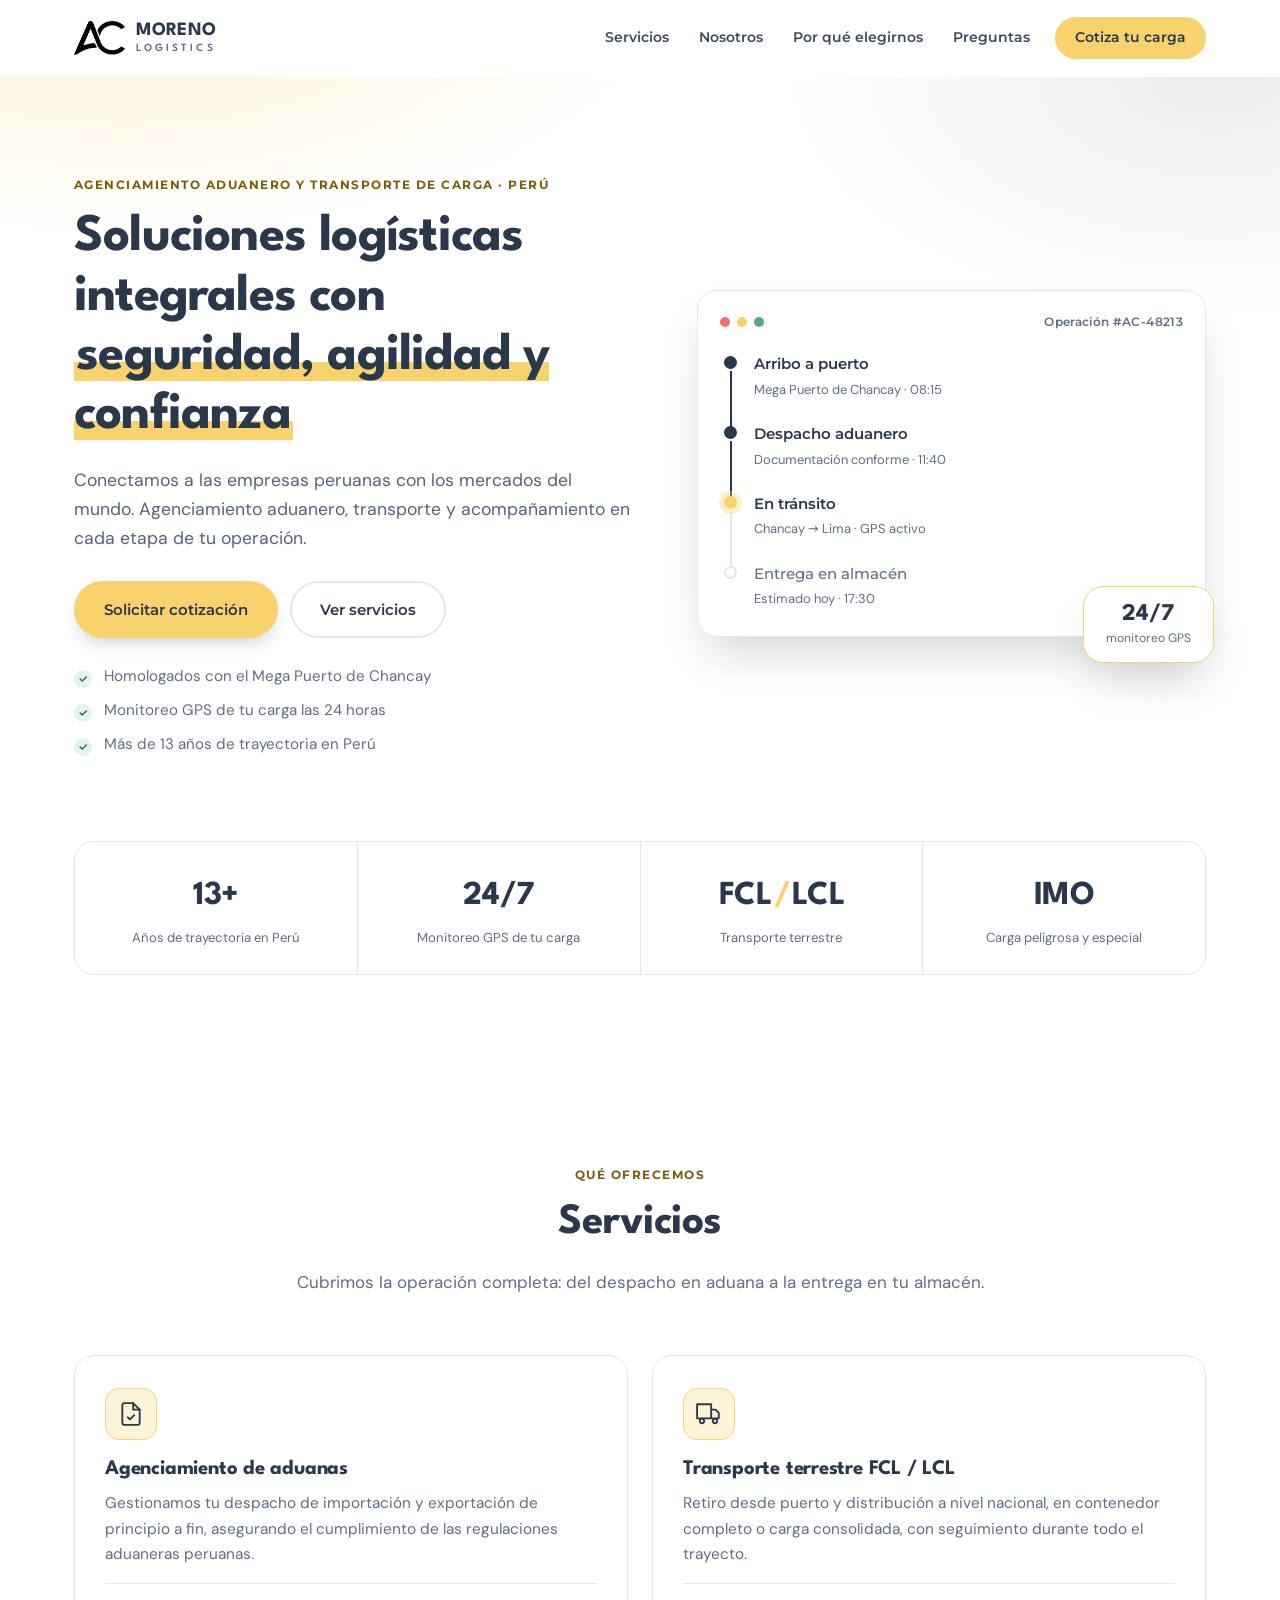
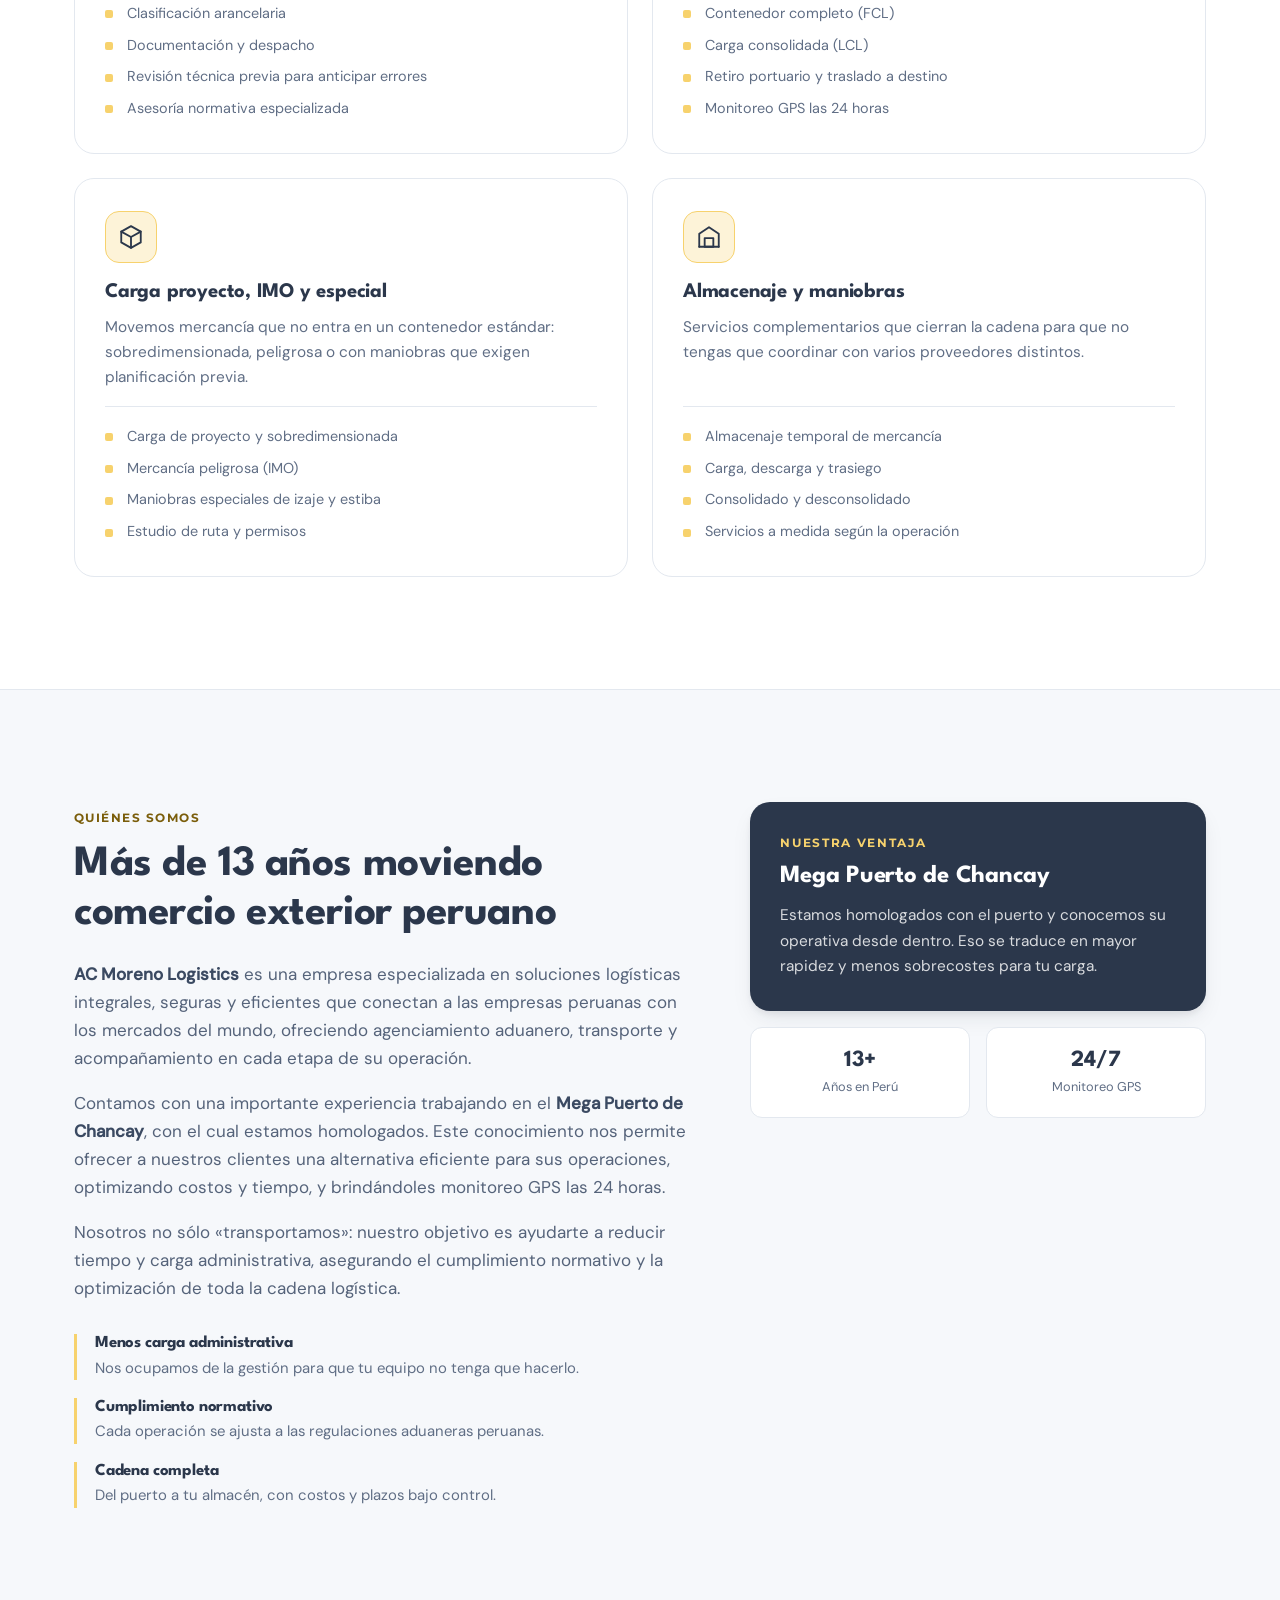
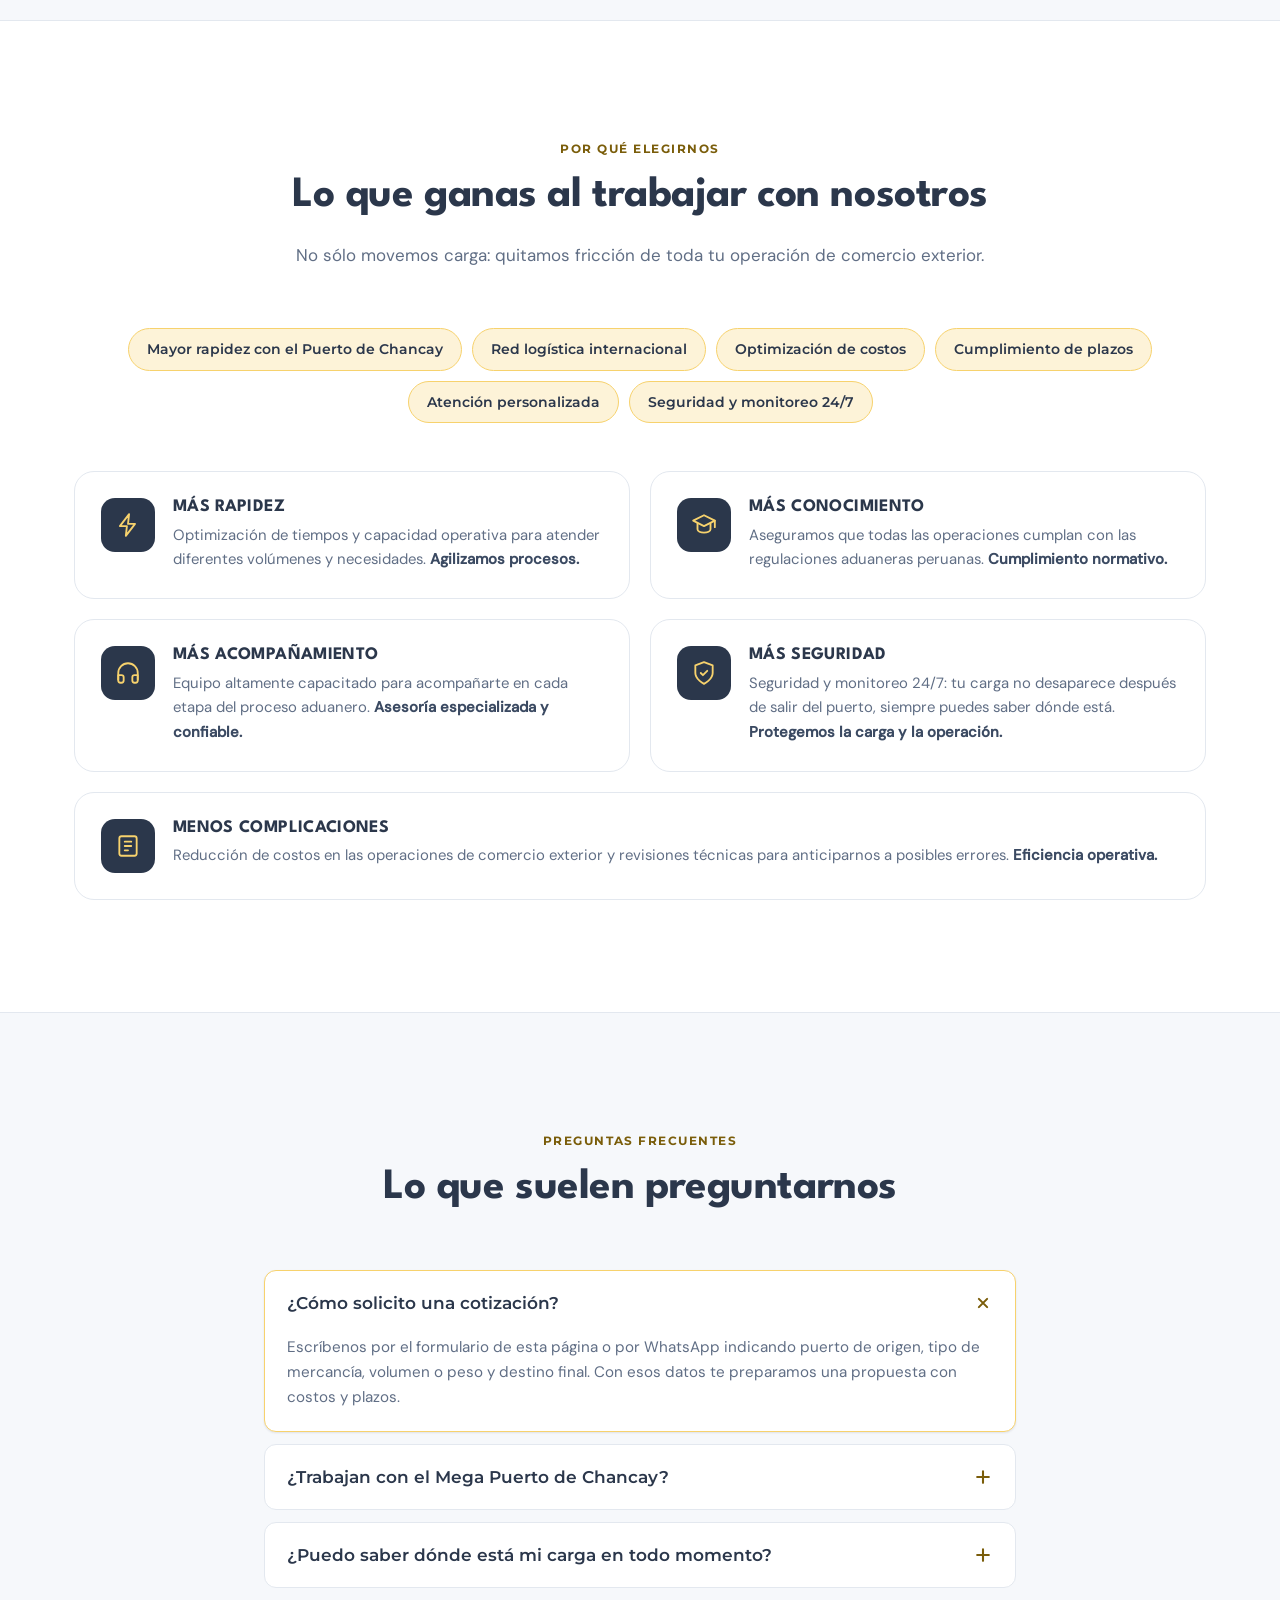
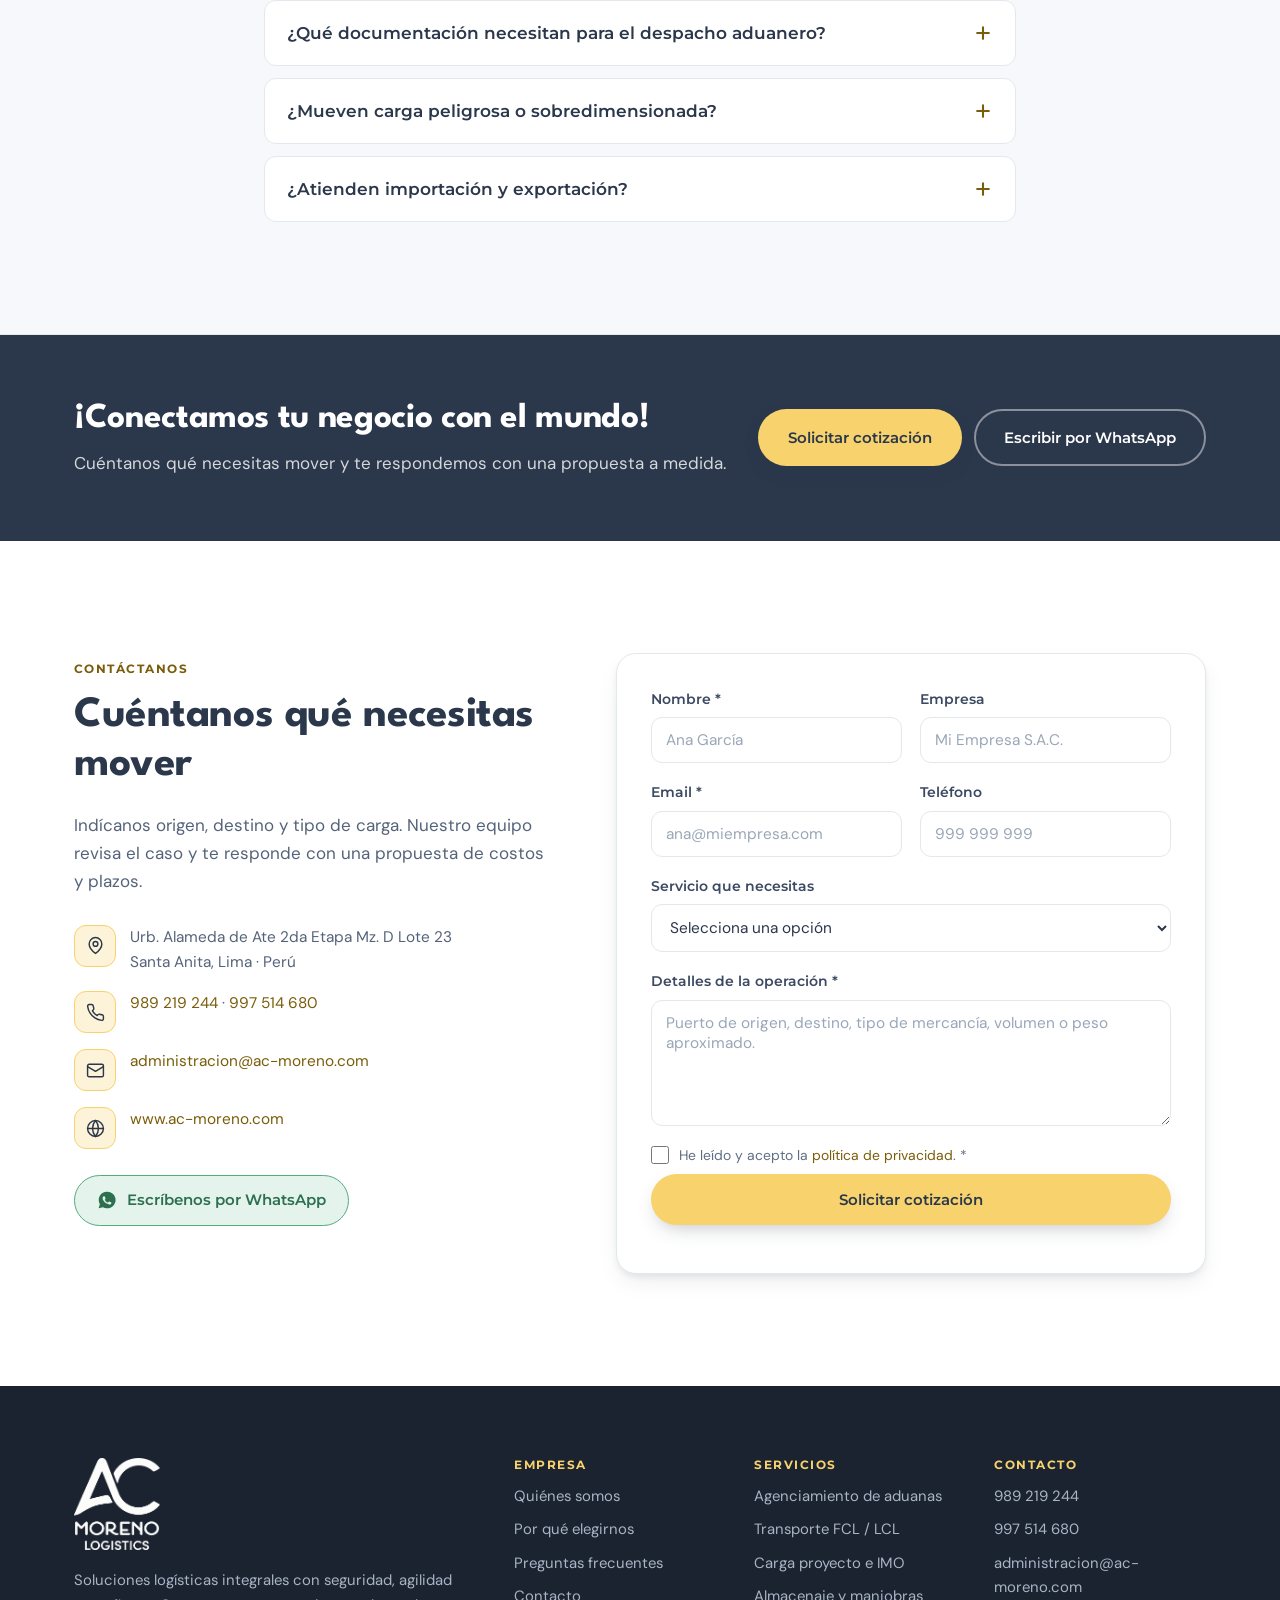
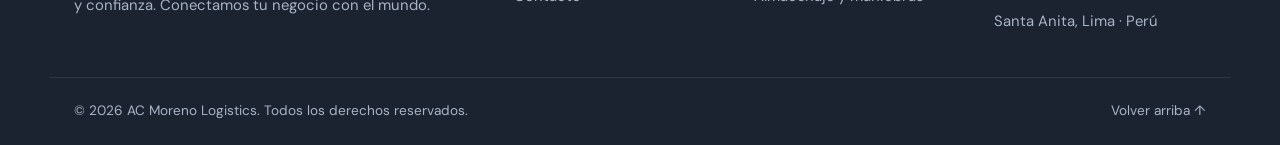
==== commit 1473a4f8: "Aplicar identidad de marca y contenido real del brochure Sustituye el contenido de ejemplo por la in" ====
--- a/index.html
+++ b/index.html
@@ -1,27 +1,54 @@
 <!DOCTYPE html>
-<html lang="es">
+<html lang="es-PE">
 <head>
   <meta charset="UTF-8">
   <meta name="viewport" content="width=device-width, initial-scale=1.0">
 
-  <!-- ==== EDITAR: título y descripción que se ven en Google ==== -->
-  <title>AC Moreno Logistics · Transporte, almacenaje y distribución</title>
-  <meta name="description" content="Operador logístico integral: transporte nacional, almacenaje, distribución de última milla, carga internacional y agenciamiento de aduanas. Trazabilidad total de tu carga.">
-  <meta name="theme-color" content="#0b1220">
-
-  <!-- Redes sociales (Open Graph) -->
+  <title>AC Moreno Logistics · Agenciamiento de aduanas y transporte de carga en Perú</title>
+  <meta name="description" content="Soluciones logísticas integrales con seguridad, agilidad y confianza. Agenciamiento aduanero, transporte terrestre FCL/LCL y carga especial. Más de 13 años en Perú y homologados con el Mega Puerto de Chancay.">
+  <meta name="theme-color" content="#2B374B">
+  <link rel="canonical" href="https://www.ac-moreno.com/">
+
+  <!-- Redes sociales -->
   <meta property="og:type" content="website">
   <meta property="og:site_name" content="AC Moreno Logistics">
-  <meta property="og:title" content="AC Moreno Logistics · Transporte, almacenaje y distribución">
-  <meta property="og:description" content="Movemos tu carga con trazabilidad total: transporte nacional, almacenaje, última milla, carga internacional y aduanas.">
-  <meta property="og:locale" content="es_ES">
-
-  <link rel="icon" href="data:image/svg+xml,<svg xmlns='http://www.w3.org/2000/svg' viewBox='0 0 100 100'><rect width='100' height='100' rx='22' fill='%230ea5e9'/><text x='50' y='66' font-size='42' font-family='system-ui,sans-serif' font-weight='800' fill='white' text-anchor='middle'>AC</text></svg>">
-
-  <link rel="preconnect" href="https://fonts.googleapis.com">
-  <link rel="preconnect" href="https://fonts.gstatic.com" crossorigin>
-  <link href="https://fonts.googleapis.com/css2?family=Inter:wght@400;500;600;700;800&display=swap" rel="stylesheet">
+  <meta property="og:title" content="AC Moreno Logistics · Soluciones logísticas integrales">
+  <meta property="og:description" content="Agenciamiento aduanero, transporte terrestre FCL/LCL y carga especial. Conectamos tu negocio con el mundo.">
+  <meta property="og:url" content="https://www.ac-moreno.com/">
+  <meta property="og:image" content="https://www.ac-moreno.com/assets/img/og-image.jpg">
+  <meta property="og:locale" content="es_PE">
+  <meta name="twitter:card" content="summary_large_image">
+
+  <link rel="icon" href="favicon.png" sizes="32x32">
+  <link rel="icon" href="assets/img/favicon-512.png" sizes="512x512">
+  <link rel="apple-touch-icon" href="assets/img/apple-touch-icon.png">
+
+  <!-- Tipografías autoalojadas: sin dependencia de Google Fonts -->
+  <link rel="preload" href="assets/fonts/league-spartan-700-latin.woff2" as="font" type="font/woff2" crossorigin>
+  <link rel="preload" href="assets/fonts/dm-sans-400-latin.woff2" as="font" type="font/woff2" crossorigin>
+  <link rel="stylesheet" href="assets/css/fonts.css">
   <link rel="stylesheet" href="assets/css/styles.css">
+
+  <script type="application/ld+json">
+  {
+    "@context": "https://schema.org",
+    "@type": "MovingCompany",
+    "name": "AC Moreno Logistics",
+    "description": "Soluciones logísticas integrales: agenciamiento de aduanas, transporte terrestre FCL/LCL y carga proyecto, IMO y especial.",
+    "url": "https://www.ac-moreno.com/",
+    "logo": "https://www.ac-moreno.com/assets/img/logo.png",
+    "email": "administracion@ac-moreno.com",
+    "telephone": ["+51989219244", "+51997514680"],
+    "address": {
+      "@type": "PostalAddress",
+      "streetAddress": "Urb. Alameda de Ate 2da Etapa Mz. D Lote 23",
+      "addressLocality": "Santa Anita",
+      "addressRegion": "Lima",
+      "addressCountry": "PE"
+    },
+    "areaServed": "PE"
+  }
+  </script>
 </head>
 <body>
 
@@ -30,18 +57,21 @@
   <!-- ============ CABECERA ============ -->
   <header class="header" id="header">
     <div class="container header__inner">
-      <a class="brand" href="#inicio">
-        <span class="brand__mark" aria-hidden="true">AC</span>
-        <span class="brand__name">AC Moreno <em>Logistics</em></span>
+      <a class="brand" href="#inicio" aria-label="AC Moreno Logistics, ir al inicio">
+        <img class="brand__mark" src="assets/img/isotipo.png" alt="" width="737" height="493">
+        <span class="brand__name">
+          <strong>MORENO</strong>
+          <em>LOGISTICS</em>
+        </span>
       </a>
 
       <nav class="nav" id="nav" aria-label="Navegación principal">
         <ul class="nav__list">
           <li><a class="nav__link" href="#servicios">Servicios</a></li>
           <li><a class="nav__link" href="#nosotros">Nosotros</a></li>
-          <li><a class="nav__link" href="#clientes">Casos de éxito</a></li>
+          <li><a class="nav__link" href="#por-que">Por qué elegirnos</a></li>
           <li><a class="nav__link" href="#faq">Preguntas</a></li>
-          <li><a class="nav__link nav__link--cta" href="#contacto">Pedir cotización</a></li>
+          <li><a class="nav__link nav__link--cta" href="#contacto">Cotiza tu carga</a></li>
         </ul>
       </nav>
 
@@ -55,24 +85,24 @@
 
   <main>
 
-    <!-- ============ INICIO / HERO ============ -->
+    <!-- ============ INICIO ============ -->
     <section class="hero" id="inicio">
       <div class="container hero__inner">
         <div class="hero__content reveal">
-          <p class="eyebrow">Operador logístico integral</p>
-          <h1 class="hero__title">Tu carga, siempre<br>bajo control.</h1>
+          <p class="eyebrow">Agenciamiento aduanero y transporte de carga · Perú</p>
+          <h1 class="hero__title">Soluciones logísticas integrales con <mark>seguridad, agilidad y confianza</mark></h1>
           <p class="hero__text">
-            Transporte, almacenaje y distribución con trazabilidad de punta a punta.
-            Un solo interlocutor desde que la mercancía sale hasta que llega a su destino.
+            Conectamos a las empresas peruanas con los mercados del mundo. Agenciamiento
+            aduanero, transporte y acompañamiento en cada etapa de tu operación.
           </p>
           <div class="hero__actions">
-            <a class="btn btn--primary" href="#contacto">Pedir cotización</a>
+            <a class="btn btn--primary" href="#contacto">Solicitar cotización</a>
             <a class="btn btn--ghost" href="#servicios">Ver servicios</a>
           </div>
           <ul class="hero__points">
-            <li>Cotización en menos de 24 h</li>
-            <li>Seguimiento en tiempo real</li>
-            <li>Carga asegurada puerta a puerta</li>
+            <li>Homologados con el Mega Puerto de Chancay</li>
+            <li>Monitoreo GPS de tu carga las 24 horas</li>
+            <li>Más de 13 años de trayectoria en Perú</li>
           </ul>
         </div>
 
@@ -80,32 +110,32 @@
           <div class="hero__card hero__card--main">
             <div class="hero__card-head">
               <span class="dot dot--red"></span><span class="dot dot--amber"></span><span class="dot dot--green"></span>
-              <span class="hero__card-title">Envío #AC-48213</span>
+              <span class="hero__card-title">Operación #AC-48213</span>
             </div>
 
             <ul class="track">
               <li class="track__step track__step--done">
-                <span class="track__label">Recogida</span>
-                <span class="track__meta">Centro logístico · 08:15</span>
+                <span class="track__label">Arribo a puerto</span>
+                <span class="track__meta">Mega Puerto de Chancay · 08:15</span>
               </li>
               <li class="track__step track__step--done">
-                <span class="track__label">En tránsito</span>
-                <span class="track__meta">Ruta nacional · 11:40</span>
+                <span class="track__label">Despacho aduanero</span>
+                <span class="track__meta">Documentación conforme · 11:40</span>
               </li>
               <li class="track__step track__step--active">
-                <span class="track__label">En reparto</span>
-                <span class="track__meta">Última milla · 15:02</span>
+                <span class="track__label">En tránsito</span>
+                <span class="track__meta">Chancay → Lima · GPS activo</span>
               </li>
               <li class="track__step">
-                <span class="track__label">Entregado</span>
+                <span class="track__label">Entrega en almacén</span>
                 <span class="track__meta">Estimado hoy · 17:30</span>
               </li>
             </ul>
           </div>
 
           <div class="hero__card hero__card--float">
-            <strong>98,6%</strong>
-            <span>entregas a tiempo</span>
+            <strong>24/7</strong>
+            <span>monitoreo GPS</span>
           </div>
         </div>
       </div>
@@ -113,20 +143,20 @@
       <div class="container">
         <dl class="stats reveal">
           <div class="stat">
-            <dt>Años operando</dt>
-            <dd><span class="counter" data-target="15">0</span>+</dd>
+            <dt>Años de trayectoria en Perú</dt>
+            <dd><span class="counter" data-target="13">0</span>+</dd>
           </div>
           <div class="stat">
-            <dt>Envíos al año</dt>
-            <dd><span class="counter" data-target="85">0</span>k</dd>
+            <dt>Monitoreo GPS de tu carga</dt>
+            <dd>24/7</dd>
           </div>
           <div class="stat">
-            <dt>Entregas a tiempo</dt>
-            <dd><span class="counter" data-target="98">0</span>%</dd>
+            <dt>Transporte terrestre</dt>
+            <dd>FCL<span class="stat__sep">/</span>LCL</dd>
           </div>
           <div class="stat">
-            <dt>Ciudades con cobertura</dt>
-            <dd><span class="counter" data-target="40">0</span>+</dd>
+            <dt>Carga peligrosa y especial</dt>
+            <dd>IMO</dd>
           </div>
         </dl>
       </div>
@@ -136,92 +166,89 @@
     <section class="section" id="servicios">
       <div class="container">
         <header class="section__head reveal">
-          <p class="eyebrow">Servicios</p>
-          <h2 class="section__title">Toda la cadena, un solo proveedor</h2>
+          <p class="eyebrow">Qué ofrecemos</p>
+          <h2 class="section__title">Servicios</h2>
           <p class="section__lead">
-            Puedes contratar un servicio suelto o el flujo completo. Nosotros
-            coordinamos los enlaces para que tú no tengas que hacerlo.
+            Cubrimos la operación completa: del despacho en aduana a la entrega en tu almacén.
           </p>
         </header>
 
-        <div class="grid grid--3">
+        <div class="grid grid--2">
 
           <article class="card reveal">
             <div class="card__icon">
               <svg viewBox="0 0 24 24" fill="none" stroke="currentColor" stroke-width="1.7" stroke-linecap="round" stroke-linejoin="round" aria-hidden="true">
-                <path d="M1 3h13v13H1zM14 8h4l3 3v5h-7z"/><circle cx="5.5" cy="18.5" r="2"/><circle cx="17.5" cy="18.5" r="2"/>
-              </svg>
-            </div>
-            <h3 class="card__title">Transporte nacional</h3>
+                <path d="M14 2H6a2 2 0 0 0-2 2v16a2 2 0 0 0 2 2h12a2 2 0 0 0 2-2V8Z"/><path d="M14 2v6h6"/><path d="m9 15 2 2 4-4"/>
+              </svg>
+            </div>
+            <h3 class="card__title">Agenciamiento de aduanas</h3>
             <p class="card__text">
-              Carga completa (FTL) y consolidada (LTL) con flota propia y
-              transportistas homologados. Rutas programadas y entregas urgentes.
+              Gestionamos tu despacho de importación y exportación de principio a fin,
+              asegurando el cumplimiento de las regulaciones aduaneras peruanas.
             </p>
+            <ul class="card__list">
+              <li>Clasificación arancelaria</li>
+              <li>Documentación y despacho</li>
+              <li>Revisión técnica previa para anticipar errores</li>
+              <li>Asesoría normativa especializada</li>
+            </ul>
           </article>
 
           <article class="card reveal">
             <div class="card__icon">
               <svg viewBox="0 0 24 24" fill="none" stroke="currentColor" stroke-width="1.7" stroke-linecap="round" stroke-linejoin="round" aria-hidden="true">
-                <path d="M3 21V9l9-6 9 6v12"/><path d="M3 21h18"/><rect x="8" y="13" width="8" height="8"/>
-              </svg>
-            </div>
-            <h3 class="card__title">Almacenaje y fulfillment</h3>
+                <path d="M1 3h13v13H1zM14 8h4l3 3v5h-7z"/><circle cx="5.5" cy="18.5" r="2"/><circle cx="17.5" cy="18.5" r="2"/>
+              </svg>
+            </div>
+            <h3 class="card__title">Transporte terrestre FCL / LCL</h3>
             <p class="card__text">
-              Naves con control de acceso, estantería selectiva y zona de temperatura
-              controlada. Recepción, picking, packing y expedición.
+              Retiro desde puerto y distribución a nivel nacional, en contenedor completo
+              o carga consolidada, con seguimiento durante todo el trayecto.
             </p>
+            <ul class="card__list">
+              <li>Contenedor completo (FCL)</li>
+              <li>Carga consolidada (LCL)</li>
+              <li>Retiro portuario y traslado a destino</li>
+              <li>Monitoreo GPS las 24 horas</li>
+            </ul>
           </article>
 
           <article class="card reveal">
             <div class="card__icon">
               <svg viewBox="0 0 24 24" fill="none" stroke="currentColor" stroke-width="1.7" stroke-linecap="round" stroke-linejoin="round" aria-hidden="true">
-                <path d="M20 10c0 6-8 12-8 12s-8-6-8-12a8 8 0 0 1 16 0Z"/><circle cx="12" cy="10" r="3"/>
-              </svg>
-            </div>
-            <h3 class="card__title">Distribución de última milla</h3>
+                <path d="M12 2 3 7v10l9 5 9-5V7Z"/><path d="m3 7 9 5 9-5M12 12v10"/>
+              </svg>
+            </div>
+            <h3 class="card__title">Carga proyecto, IMO y especial</h3>
             <p class="card__text">
-              Reparto urbano con franjas horarias, prueba de entrega digital y
-              gestión de incidencias en el día.
+              Movemos mercancía que no entra en un contenedor estándar: sobredimensionada,
+              peligrosa o con maniobras que exigen planificación previa.
             </p>
+            <ul class="card__list">
+              <li>Carga de proyecto y sobredimensionada</li>
+              <li>Mercancía peligrosa (IMO)</li>
+              <li>Maniobras especiales de izaje y estiba</li>
+              <li>Estudio de ruta y permisos</li>
+            </ul>
           </article>
 
           <article class="card reveal">
             <div class="card__icon">
               <svg viewBox="0 0 24 24" fill="none" stroke="currentColor" stroke-width="1.7" stroke-linecap="round" stroke-linejoin="round" aria-hidden="true">
-                <circle cx="12" cy="12" r="10"/><path d="M2 12h20"/><path d="M12 2a15.3 15.3 0 0 1 0 20a15.3 15.3 0 0 1 0-20Z"/>
-              </svg>
-            </div>
-            <h3 class="card__title">Carga internacional</h3>
+                <path d="M3 21V9l9-6 9 6v12"/><path d="M3 21h18"/><rect x="8" y="13" width="8" height="8"/>
+              </svg>
+            </div>
+            <h3 class="card__title">Almacenaje y maniobras</h3>
             <p class="card__text">
-              Marítima (FCL/LCL), aérea y terrestre transfronteriza. Coordinamos
-              origen, tránsito y destino con nuestra red de corresponsales.
+              Servicios complementarios que cierran la cadena para que no tengas que
+              coordinar con varios proveedores distintos.
             </p>
-          </article>
-
-          <article class="card reveal">
-            <div class="card__icon">
-              <svg viewBox="0 0 24 24" fill="none" stroke="currentColor" stroke-width="1.7" stroke-linecap="round" stroke-linejoin="round" aria-hidden="true">
-                <path d="M14 2H6a2 2 0 0 0-2 2v16a2 2 0 0 0 2 2h12a2 2 0 0 0 2-2V8Z"/><path d="M14 2v6h6"/><path d="m9 15 2 2 4-4"/>
-              </svg>
-            </div>
-            <h3 class="card__title">Agenciamiento de aduanas</h3>
-            <p class="card__text">
-              Clasificación arancelaria, documentación y despacho. Te avisamos de
-              cada requisito antes de que se convierta en un sobrecoste.
-            </p>
-          </article>
-
-          <article class="card reveal">
-            <div class="card__icon">
-              <svg viewBox="0 0 24 24" fill="none" stroke="currentColor" stroke-width="1.7" stroke-linecap="round" stroke-linejoin="round" aria-hidden="true">
-                <path d="M3 12a9 9 0 0 1 15-6.7L21 8"/><path d="M21 3v5h-5"/><path d="M21 12a9 9 0 0 1-15 6.7L3 16"/><path d="M3 21v-5h5"/>
-              </svg>
-            </div>
-            <h3 class="card__title">Logística inversa</h3>
-            <p class="card__text">
-              Recogida de devoluciones, revisión, reacondicionado y reintegro a
-              stock. Menos pérdidas y clientes finales más contentos.
-            </p>
+            <ul class="card__list">
+              <li>Almacenaje temporal de mercancía</li>
+              <li>Carga, descarga y trasiego</li>
+              <li>Consolidado y desconsolidado</li>
+              <li>Servicios a medida según la operación</li>
+            </ul>
           </article>
 
         </div>
@@ -232,116 +259,162 @@
     <section class="section section--alt" id="nosotros">
       <div class="container about">
         <div class="about__text reveal">
-          <p class="eyebrow">Nosotros</p>
-          <h2 class="section__title">Quince años moviendo carga</h2>
+          <p class="eyebrow">Quiénes somos</p>
+          <h2 class="section__title">Más de 13 años moviendo comercio exterior peruano</h2>
           <p>
-            AC Moreno Logistics nació como una pequeña flota de reparto y hoy
-            opera almacenes, rutas nacionales y carga internacional. Lo que no ha
-            cambiado es cómo trabajamos: cada cliente tiene una persona asignada
-            que conoce su operación y responde el teléfono.
+            <strong>AC Moreno Logistics</strong> es una empresa especializada en soluciones
+            logísticas integrales, seguras y eficientes que conectan a las empresas peruanas
+            con los mercados del mundo, ofreciendo agenciamiento aduanero, transporte y
+            acompañamiento en cada etapa de su operación.
           </p>
           <p>
-            Combinamos flota propia para lo crítico con una red de colaboradores
-            auditados para escalar en picos de demanda. Todo pasa por el mismo
-            sistema de seguimiento, así que la información llega siempre igual de
-            clara, la mueva quien la mueva.
+            Contamos con una importante experiencia trabajando en el <strong>Mega Puerto de
+            Chancay</strong>, con el cual estamos homologados. Este conocimiento nos permite
+            ofrecer a nuestros clientes una alternativa eficiente para sus operaciones,
+            optimizando costos y tiempo, y brindándoles monitoreo GPS las 24 horas.
+          </p>
+          <p>
+            Nosotros no sólo «transportamos»: nuestro objetivo es ayudarte a reducir tiempo
+            y carga administrativa, asegurando el cumplimiento normativo y la optimización
+            de toda la cadena logística.
           </p>
 
           <ul class="values">
             <li>
-              <h3>Trazabilidad</h3>
-              <p>Sabes dónde está tu mercancía en cada momento, sin llamar a nadie.</p>
+              <h3>Menos carga administrativa</h3>
+              <p>Nos ocupamos de la gestión para que tu equipo no tenga que hacerlo.</p>
             </li>
             <li>
-              <h3>Cumplimiento</h3>
-              <p>Plazos comprometidos por escrito y medidos mes a mes.</p>
+              <h3>Cumplimiento normativo</h3>
+              <p>Cada operación se ajusta a las regulaciones aduaneras peruanas.</p>
             </li>
             <li>
-              <h3>Respuesta</h3>
-              <p>Ante una incidencia, propuesta de solución el mismo día.</p>
+              <h3>Cadena completa</h3>
+              <p>Del puerto a tu almacén, con costos y plazos bajo control.</p>
             </li>
           </ul>
         </div>
 
         <aside class="about__aside reveal">
-          <blockquote class="quote">
-            <p>
-              “Pasamos de trabajar con cuatro transportistas a uno solo.
-              Dejamos de perder mañanas persiguiendo envíos.”
+          <div class="highlight">
+            <p class="highlight__eyebrow">Nuestra ventaja</p>
+            <h3 class="highlight__title">Mega Puerto de Chancay</h3>
+            <p class="highlight__text">
+              Estamos homologados con el puerto y conocemos su operativa desde dentro.
+              Eso se traduce en mayor rapidez y menos sobrecostes para tu carga.
             </p>
-            <footer>
-              <strong>Nombre Apellido</strong>
-              <span>Directora de Operaciones · Distribución alimentaria</span>
-            </footer>
-          </blockquote>
+          </div>
 
           <div class="badges">
-            <div class="badge"><strong>ISO 9001</strong><span>Gestión de calidad</span></div>
-            <div class="badge"><strong>24/7</strong><span>Centro de control</span></div>
+            <div class="badge"><strong>13+</strong><span>Años en Perú</span></div>
+            <div class="badge"><strong>24/7</strong><span>Monitoreo GPS</span></div>
           </div>
         </aside>
       </div>
     </section>
 
-    <!-- ============ CLIENTES / CASOS DE ÉXITO ============ -->
-    <section class="section" id="clientes">
+    <!-- ============ POR QUÉ ELEGIRNOS ============ -->
+    <section class="section" id="por-que">
       <div class="container">
         <header class="section__head reveal">
-          <p class="eyebrow">Clientes</p>
-          <h2 class="section__title">Casos de éxito</h2>
+          <p class="eyebrow">Por qué elegirnos</p>
+          <h2 class="section__title">Lo que ganas al trabajar con nosotros</h2>
           <p class="section__lead">
-            Tres operaciones reales: el problema, lo que montamos y el resultado.
+            No sólo movemos carga: quitamos fricción de toda tu operación de comercio exterior.
           </p>
         </header>
 
-        <!-- ==== EDITAR: sustituye por los nombres o logos de tus clientes ==== -->
-        <ul class="logos reveal" aria-label="Clientes que confían en nosotros">
-          <li>Grupo Andes</li>
-          <li>Textil Nova</li>
-          <li>Frío Sur</li>
-          <li>Clínica Vida</li>
-          <li>AgroPacífico</li>
-          <li>Constructora Rivera</li>
+        <ul class="chips reveal">
+          <li>Mayor rapidez con el Puerto de Chancay</li>
+          <li>Red logística internacional</li>
+          <li>Optimización de costos</li>
+          <li>Cumplimiento de plazos</li>
+          <li>Atención personalizada</li>
+          <li>Seguridad y monitoreo 24/7</li>
         </ul>
 
-        <div class="grid grid--3 cases">
-
-          <article class="case reveal">
-            <span class="case__tag">Alimentación</span>
-            <h3 class="case__title">Cadena de frío sin roturas</h3>
-            <p class="case__text">
-              Rediseñamos las rutas de reparto refrigerado y añadimos registro de
-              temperatura por trayecto. Las incidencias por producto rechazado
-              prácticamente desaparecieron.
-            </p>
-            <p class="case__result"><strong>-92%</strong> mercancía rechazada</p>
-          </article>
-
-          <article class="case reveal">
-            <span class="case__tag">E-commerce</span>
-            <h3 class="case__title">De 5 a 2 días de entrega</h3>
-            <p class="case__text">
-              Movimos el stock a nuestro almacén central, automatizamos el picking
-              y sincronizamos los pedidos con la tienda online.
-            </p>
-            <p class="case__result"><strong>-60%</strong> plazo de entrega</p>
-          </article>
-
-          <article class="case reveal">
-            <span class="case__tag">Importación</span>
-            <h3 class="case__title">Despachos sin sobreestadías</h3>
-            <p class="case__text">
-              Adelantamos la documentación aduanera al embarque en origen y
-              coordinamos la retirada el mismo día de la liberación.
-            </p>
-            <p class="case__result"><strong>-100%</strong> costes por demora</p>
+        <div class="benefits">
+
+          <article class="benefit reveal">
+            <div class="benefit__icon">
+              <svg viewBox="0 0 24 24" fill="none" stroke="currentColor" stroke-width="1.7" stroke-linecap="round" stroke-linejoin="round" aria-hidden="true">
+                <path d="M13 2 4.5 13H11l-1 9 8.5-11H12Z"/>
+              </svg>
+            </div>
+            <div>
+              <h3 class="benefit__title">Más rapidez</h3>
+              <p>
+                Optimización de tiempos y capacidad operativa para atender diferentes
+                volúmenes y necesidades. <strong>Agilizamos procesos.</strong>
+              </p>
+            </div>
+          </article>
+
+          <article class="benefit reveal">
+            <div class="benefit__icon">
+              <svg viewBox="0 0 24 24" fill="none" stroke="currentColor" stroke-width="1.7" stroke-linecap="round" stroke-linejoin="round" aria-hidden="true">
+                <path d="M12 3 2 8l10 5 10-5Z"/><path d="M6 10.5V16c0 1.7 2.7 3 6 3s6-1.3 6-3v-5.5"/><path d="M22 8v6"/>
+              </svg>
+            </div>
+            <div>
+              <h3 class="benefit__title">Más conocimiento</h3>
+              <p>
+                Aseguramos que todas las operaciones cumplan con las regulaciones aduaneras
+                peruanas. <strong>Cumplimiento normativo.</strong>
+              </p>
+            </div>
+          </article>
+
+          <article class="benefit reveal">
+            <div class="benefit__icon">
+              <svg viewBox="0 0 24 24" fill="none" stroke="currentColor" stroke-width="1.7" stroke-linecap="round" stroke-linejoin="round" aria-hidden="true">
+                <path d="M3 18v-6a9 9 0 0 1 18 0v6"/><path d="M21 19a2 2 0 0 1-2 2h-1a2 2 0 0 1-2-2v-3a2 2 0 0 1 2-2h3ZM3 19a2 2 0 0 0 2 2h1a2 2 0 0 0 2-2v-3a2 2 0 0 0-2-2H3Z"/>
+              </svg>
+            </div>
+            <div>
+              <h3 class="benefit__title">Más acompañamiento</h3>
+              <p>
+                Equipo altamente capacitado para acompañarte en cada etapa del proceso
+                aduanero. <strong>Asesoría especializada y confiable.</strong>
+              </p>
+            </div>
+          </article>
+
+          <article class="benefit reveal">
+            <div class="benefit__icon">
+              <svg viewBox="0 0 24 24" fill="none" stroke="currentColor" stroke-width="1.7" stroke-linecap="round" stroke-linejoin="round" aria-hidden="true">
+                <path d="M12 22s8-4 8-10V5l-8-3-8 3v7c0 6 8 10 8 10Z"/><path d="m9 12 2 2 4-4"/>
+              </svg>
+            </div>
+            <div>
+              <h3 class="benefit__title">Más seguridad</h3>
+              <p>
+                Seguridad y monitoreo 24/7: tu carga no desaparece después de salir del
+                puerto, siempre puedes saber dónde está. <strong>Protegemos la carga y la operación.</strong>
+              </p>
+            </div>
+          </article>
+
+          <article class="benefit reveal">
+            <div class="benefit__icon">
+              <svg viewBox="0 0 24 24" fill="none" stroke="currentColor" stroke-width="1.7" stroke-linecap="round" stroke-linejoin="round" aria-hidden="true">
+                <rect x="4" y="3" width="16" height="18" rx="2"/><path d="M9 8h6M9 12h6M9 16h3"/>
+              </svg>
+            </div>
+            <div>
+              <h3 class="benefit__title">Menos complicaciones</h3>
+              <p>
+                Reducción de costos en las operaciones de comercio exterior y revisiones
+                técnicas para anticiparnos a posibles errores. <strong>Eficiencia operativa.</strong>
+              </p>
+            </div>
           </article>
 
         </div>
       </div>
     </section>
 
-    <!-- ============ FAQ ============ -->
+    <!-- ============ PREGUNTAS FRECUENTES ============ -->
     <section class="section section--alt" id="faq">
       <div class="container container--narrow">
         <header class="section__head reveal">
@@ -349,78 +422,91 @@
           <h2 class="section__title">Lo que suelen preguntarnos</h2>
         </header>
 
+        <!-- ==== REVISAR: valida estas respuestas con tu equipo de operaciones ==== -->
         <div class="faq reveal">
 
           <details class="faq__item" name="faq" open>
-            <summary class="faq__q">¿Cómo pido una cotización?</summary>
+            <summary class="faq__q">¿Cómo solicito una cotización?</summary>
             <div class="faq__a">
               <p>
-                Rellena el formulario de contacto con origen, destino, peso y
-                dimensiones aproximadas. Te enviamos una tarifa cerrada en menos
-                de 24 horas laborables. Si el envío es recurrente, preparamos un
-                acuerdo de tarifas por volumen.
+                Escríbenos por el formulario de esta página o por WhatsApp indicando puerto
+                de origen, tipo de mercancía, volumen o peso y destino final. Con esos datos
+                te preparamos una propuesta con costos y plazos.
               </p>
             </div>
           </details>
 
           <details class="faq__item" name="faq">
-            <summary class="faq__q">¿Qué cobertura geográfica tenéis?</summary>
+            <summary class="faq__q">¿Trabajan con el Mega Puerto de Chancay?</summary>
             <div class="faq__a">
               <p>
-                Cobertura nacional en más de 40 ciudades con rutas programadas, y
-                carga internacional marítima y aérea a través de nuestra red de
-                corresponsales. Para zonas fuera de ruta, damos plazo concreto al
-                cotizar.
+                Sí. Estamos homologados con el Puerto de Chancay y contamos con experiencia
+                operando allí, lo que nos permite ofrecer mayor rapidez y una alternativa
+                eficiente frente a otras rutas. También atendemos operaciones por los demás
+                terminales del país.
               </p>
             </div>
           </details>
 
           <details class="faq__item" name="faq">
-            <summary class="faq__q">¿Puedo seguir mi envío en tiempo real?</summary>
+            <summary class="faq__q">¿Puedo saber dónde está mi carga en todo momento?</summary>
             <div class="faq__a">
               <p>
-                Sí. Cada envío tiene un número de seguimiento con estados
-                actualizados y prueba de entrega digital (firma y fotografía).
-                Los clientes con volumen reciben además un panel con todos sus
-                envíos activos.
+                Sí. Brindamos monitoreo GPS las 24 horas. Tu carga no desaparece después de
+                salir del puerto: en cualquier momento puedes saber dónde está y en qué
+                etapa del proceso se encuentra.
               </p>
             </div>
           </details>
 
           <details class="faq__item" name="faq">
-            <summary class="faq__q">¿La mercancía va asegurada?</summary>
+            <summary class="faq__q">¿Qué documentación necesitan para el despacho aduanero?</summary>
             <div class="faq__a">
               <p>
-                Toda la carga viaja con la cobertura de responsabilidad del
-                transportista. Para mercancía de alto valor contratamos seguro
-                a todo riesgo sobre el valor declarado; se indica en la cotización.
+                Por lo general partimos de la documentación de embarque: factura comercial,
+                lista de empaque y documento de transporte. Antes de presentar el despacho
+                hacemos una revisión técnica para anticipar observaciones y evitar
+                sobrecostos. Si falta algo, te lo indicamos desde el inicio.
               </p>
             </div>
           </details>
 
           <details class="faq__item" name="faq">
-            <summary class="faq__q">¿Trabajáis con mercancía refrigerada o peligrosa?</summary>
+            <summary class="faq__q">¿Mueven carga peligrosa o sobredimensionada?</summary>
             <div class="faq__a">
               <p>
-                Sí a la refrigerada: disponemos de vehículos y cámaras con control
-                y registro de temperatura. Para mercancías peligrosas (ADR)
-                operamos determinadas clases; consúltanos el caso concreto antes
-                de contratar.
+                Sí. Atendemos carga proyecto, carga IMO y mercancía especial que requiere
+                maniobras específicas. Estas operaciones se planifican caso por caso, así
+                que conviene consultarnos con antelación.
               </p>
             </div>
           </details>
 
           <details class="faq__item" name="faq">
-            <summary class="faq__q">¿Hay un volumen mínimo para contratar?</summary>
+            <summary class="faq__q">¿Atienden importación y exportación?</summary>
             <div class="faq__a">
               <p>
-                No. Trabajamos desde envíos puntuales de un palet hasta operaciones
-                de almacén completas. Las tarifas mejoran con el volumen, pero no
-                hay mínimo de entrada.
+                Ambas. Acompañamos la operación completa en los dos sentidos: agenciamiento
+                aduanero, transporte terrestre y los servicios complementarios de almacenaje
+                y maniobras que se necesiten.
               </p>
             </div>
           </details>
 
+        </div>
+      </div>
+    </section>
+
+    <!-- ============ LLAMADA A LA ACCIÓN ============ -->
+    <section class="cta-band">
+      <div class="container cta-band__inner reveal">
+        <div>
+          <h2 class="cta-band__title">¡Conectamos tu negocio con el mundo!</h2>
+          <p class="cta-band__text">Cuéntanos qué necesitas mover y te respondemos con una propuesta a medida.</p>
+        </div>
+        <div class="cta-band__actions">
+          <a class="btn btn--primary" href="#contacto">Solicitar cotización</a>
+          <a class="btn btn--outline" href="https://wa.me/51989219244" target="_blank" rel="noopener">Escribir por WhatsApp</a>
         </div>
       </div>
     </section>
@@ -430,46 +516,53 @@
       <div class="container contact">
 
         <div class="contact__info reveal">
-          <p class="eyebrow">Contacto</p>
+          <p class="eyebrow">Contáctanos</p>
           <h2 class="section__title">Cuéntanos qué necesitas mover</h2>
           <p>
-            Indícanos origen, destino y tipo de carga. Te respondemos con una
-            tarifa cerrada en menos de 24 horas laborables.
+            Indícanos origen, destino y tipo de carga. Nuestro equipo revisa el caso y te
+            responde con una propuesta de costos y plazos.
           </p>
 
-          <!-- ==== EDITAR: tus datos de contacto reales ==== -->
           <ul class="contact__list">
             <li>
               <span class="contact__icon" aria-hidden="true">
-                <svg viewBox="0 0 24 24" fill="none" stroke="currentColor" stroke-width="1.8" stroke-linecap="round" stroke-linejoin="round"><rect x="2" y="4" width="20" height="16" rx="2"/><path d="m2 7 10 6 10-6"/></svg>
+                <svg viewBox="0 0 24 24" fill="none" stroke="currentColor" stroke-width="1.8" stroke-linecap="round" stroke-linejoin="round"><path d="M20 10c0 6-8 12-8 12s-8-6-8-12a8 8 0 0 1 16 0Z"/><circle cx="12" cy="10" r="3"/></svg>
               </span>
-              <a href="mailto:contacto@acmorenologistics.com">contacto@acmorenologistics.com</a>
+              <span>Urb. Alameda de Ate 2da Etapa Mz. D Lote 23<br>Santa Anita, Lima · Perú</span>
             </li>
             <li>
               <span class="contact__icon" aria-hidden="true">
                 <svg viewBox="0 0 24 24" fill="none" stroke="currentColor" stroke-width="1.8" stroke-linecap="round" stroke-linejoin="round"><path d="M22 16.9v3a2 2 0 0 1-2.2 2 19.8 19.8 0 0 1-8.6-3.1 19.5 19.5 0 0 1-6-6A19.8 19.8 0 0 1 2.1 4.2 2 2 0 0 1 4.1 2h3a2 2 0 0 1 2 1.7c.1 1 .4 1.9.7 2.8a2 2 0 0 1-.5 2.1L8.1 9.9a16 16 0 0 0 6 6l1.3-1.3a2 2 0 0 1 2.1-.4c.9.3 1.8.6 2.8.7a2 2 0 0 1 1.7 2Z"/></svg>
               </span>
-              <a href="tel:+34600000000">+34 600 000 000</a>
+              <span>
+                <a href="tel:+51989219244">989 219 244</a> ·
+                <a href="tel:+51997514680">997 514 680</a>
+              </span>
             </li>
             <li>
               <span class="contact__icon" aria-hidden="true">
-                <svg viewBox="0 0 24 24" fill="none" stroke="currentColor" stroke-width="1.8" stroke-linecap="round" stroke-linejoin="round"><path d="M20 10c0 6-8 12-8 12s-8-6-8-12a8 8 0 0 1 16 0Z"/><circle cx="12" cy="10" r="3"/></svg>
+                <svg viewBox="0 0 24 24" fill="none" stroke="currentColor" stroke-width="1.8" stroke-linecap="round" stroke-linejoin="round"><rect x="2" y="4" width="20" height="16" rx="2"/><path d="m2 7 10 6 10-6"/></svg>
               </span>
-              <span>Centro logístico · Calle Ejemplo 123, Ciudad</span>
+              <a href="mailto:administracion@ac-moreno.com">administracion@ac-moreno.com</a>
             </li>
             <li>
               <span class="contact__icon" aria-hidden="true">
-                <svg viewBox="0 0 24 24" fill="none" stroke="currentColor" stroke-width="1.8" stroke-linecap="round" stroke-linejoin="round"><circle cx="12" cy="12" r="10"/><path d="M12 6v6l4 2"/></svg>
+                <svg viewBox="0 0 24 24" fill="none" stroke="currentColor" stroke-width="1.8" stroke-linecap="round" stroke-linejoin="round"><circle cx="12" cy="12" r="10"/><path d="M2 12h20"/><path d="M12 2a15.3 15.3 0 0 1 0 20a15.3 15.3 0 0 1 0-20Z"/></svg>
               </span>
-              <span>Oficina: lunes a viernes, 8:00 – 18:00 · Control de flota 24/7</span>
+              <a href="https://www.ac-moreno.com">www.ac-moreno.com</a>
             </li>
           </ul>
+
+          <a class="whatsapp" href="https://wa.me/51989219244" target="_blank" rel="noopener">
+            <svg viewBox="0 0 24 24" fill="currentColor" aria-hidden="true"><path d="M12 2a10 10 0 0 0-8.6 15L2 22l5.2-1.4A10 10 0 1 0 12 2Zm5.3 14.1c-.2.6-1.3 1.2-1.8 1.2-.5.1-1 .1-1.7-.1-.4-.1-.9-.3-1.5-.6-2.7-1.2-4.4-3.9-4.6-4.1-.1-.2-1-1.4-1-2.6 0-1.2.6-1.8.9-2 .2-.3.5-.3.7-.3h.5c.2 0 .4 0 .6.5l.8 1.9c.1.1.1.3 0 .5l-.3.5-.4.4c-.1.1-.3.3-.1.6.1.3.6 1.1 1.4 1.8 1 .8 1.7 1.1 2 1.2.3.1.4.1.6-.1l.8-1c.2-.2.4-.2.6-.1l1.8.9c.2.1.4.2.5.3.1.2.1.6-.1 1.1Z"/></svg>
+            Escríbenos por WhatsApp
+          </a>
         </div>
 
         <!--
-          El formulario abre el correo del visitante con el mensaje ya redactado.
+          El formulario abre el gestor de correo del visitante con el mensaje ya redactado.
           Funciona sin servidor, que es lo que permite GitHub Pages.
-          Para recibirlos directamente en tu bandeja: README.md → "Formulario de contacto".
+          Para recibirlos directamente en la bandeja: README.md → "Formulario de contacto".
         -->
         <form class="form reveal" id="contactForm" novalidate>
           <div class="form__row">
@@ -480,7 +573,7 @@
             </div>
             <div class="field">
               <label for="empresa">Empresa</label>
-              <input type="text" id="empresa" name="empresa" autocomplete="organization" placeholder="Mi Empresa S.L.">
+              <input type="text" id="empresa" name="empresa" autocomplete="organization" placeholder="Mi Empresa S.A.C.">
             </div>
           </div>
 
@@ -492,7 +585,7 @@
             </div>
             <div class="field">
               <label for="telefono">Teléfono</label>
-              <input type="tel" id="telefono" name="telefono" autocomplete="tel" placeholder="600 000 000">
+              <input type="tel" id="telefono" name="telefono" autocomplete="tel" placeholder="999 999 999">
             </div>
           </div>
 
@@ -500,19 +593,17 @@
             <label for="servicio">Servicio que necesitas</label>
             <select id="servicio" name="servicio">
               <option value="">Selecciona una opción</option>
-              <option>Transporte nacional</option>
-              <option>Almacenaje y fulfillment</option>
-              <option>Distribución de última milla</option>
-              <option>Carga internacional</option>
               <option>Agenciamiento de aduanas</option>
-              <option>Logística inversa</option>
+              <option>Transporte terrestre FCL / LCL</option>
+              <option>Carga proyecto, IMO y especial</option>
+              <option>Almacenaje y maniobras</option>
               <option>Otro / no lo tengo claro</option>
             </select>
           </div>
 
           <div class="field">
-            <label for="mensaje">Detalles del envío *</label>
-            <textarea id="mensaje" name="mensaje" rows="5" required placeholder="Origen, destino, tipo de mercancía, peso y dimensiones aproximadas."></textarea>
+            <label for="mensaje">Detalles de la operación *</label>
+            <textarea id="mensaje" name="mensaje" rows="5" required placeholder="Puerto de origen, destino, tipo de mercancía, volumen o peso aproximado."></textarea>
             <p class="field__error" data-error-for="mensaje"></p>
           </div>
 
@@ -535,19 +626,19 @@
   <footer class="footer">
     <div class="container footer__inner">
       <div class="footer__brand">
-        <a class="brand" href="#inicio">
-          <span class="brand__mark" aria-hidden="true">AC</span>
-          <span class="brand__name">AC Moreno <em>Logistics</em></span>
-        </a>
-        <p>Operador logístico integral: transporte, almacenaje y distribución con trazabilidad de punta a punta.</p>
+        <img class="footer__logo" src="assets/img/logo.png" alt="AC Moreno Logistics" width="737" height="789">
+        <p>
+          Soluciones logísticas integrales con seguridad, agilidad y confianza.
+          Conectamos tu negocio con el mundo.
+        </p>
       </div>
 
       <nav class="footer__nav" aria-label="Enlaces del pie">
         <div>
           <h3>Empresa</h3>
           <ul>
-            <li><a href="#nosotros">Nosotros</a></li>
-            <li><a href="#clientes">Casos de éxito</a></li>
+            <li><a href="#nosotros">Quiénes somos</a></li>
+            <li><a href="#por-que">Por qué elegirnos</a></li>
             <li><a href="#faq">Preguntas frecuentes</a></li>
             <li><a href="#contacto">Contacto</a></li>
           </ul>
@@ -555,18 +646,19 @@
         <div>
           <h3>Servicios</h3>
           <ul>
-            <li><a href="#servicios">Transporte nacional</a></li>
-            <li><a href="#servicios">Almacenaje</a></li>
-            <li><a href="#servicios">Última milla</a></li>
-            <li><a href="#servicios">Aduanas</a></li>
+            <li><a href="#servicios">Agenciamiento de aduanas</a></li>
+            <li><a href="#servicios">Transporte FCL / LCL</a></li>
+            <li><a href="#servicios">Carga proyecto e IMO</a></li>
+            <li><a href="#servicios">Almacenaje y maniobras</a></li>
           </ul>
         </div>
         <div>
-          <h3>Legal</h3>
+          <h3>Contacto</h3>
           <ul>
-            <li><a href="#">Aviso legal</a></li>
-            <li><a href="#">Política de privacidad</a></li>
-            <li><a href="#">Cookies</a></li>
+            <li><a href="tel:+51989219244">989 219 244</a></li>
+            <li><a href="tel:+51997514680">997 514 680</a></li>
+            <li><a href="mailto:administracion@ac-moreno.com">administracion@ac-moreno.com</a></li>
+            <li>Santa Anita, Lima · Perú</li>
           </ul>
         </div>
       </nav>
--- a/assets/css/fonts.css
+++ b/assets/css/fonts.css
@@ -0,0 +1,150 @@
+/* =========================================================
+   Tipografías de marca, autoalojadas
+     League Spartan · principal (titulares y logotipo)
+     Montserrat     · secundaria (navegación, botones, etiquetas)
+     DM Sans        · complementaria (texto corrido)
+
+   Se sirven desde el propio dominio: la web no depende de
+   Google Fonts, carga antes y no expone la IP de los visitantes
+   a un tercero. Subconjuntos latin y latin-ext.
+   ========================================================= */
+
+/* DM Sans 400 · latin-ext */
+@font-face {
+  font-family: 'DM Sans';
+  font-style: normal;
+  font-weight: 400;
+  font-display: swap;
+  src: url(../fonts/dm-sans-400-latin-ext.woff2) format('woff2');
+  unicode-range: U+0100-02BA, U+02BD-02C5, U+02C7-02CC, U+02CE-02D7, U+02DD-02FF, U+0304, U+0308, U+0329, U+1D00-1DBF, U+1E00-1E9F, U+1EF2-1EFF, U+2020, U+20A0-20AB, U+20AD-20C0, U+2113, U+2C60-2C7F, U+A720-A7FF;
+}
+
+/* DM Sans 400 · latin */
+@font-face {
+  font-family: 'DM Sans';
+  font-style: normal;
+  font-weight: 400;
+  font-display: swap;
+  src: url(../fonts/dm-sans-400-latin.woff2) format('woff2');
+  unicode-range: U+0000-00FF, U+0131, U+0152-0153, U+02BB-02BC, U+02C6, U+02DA, U+02DC, U+0304, U+0308, U+0329, U+2000-206F, U+20AC, U+2122, U+2191, U+2193, U+2212, U+2215, U+FEFF, U+FFFD;
+}
+
+/* DM Sans 500 · latin-ext */
+@font-face {
+  font-family: 'DM Sans';
+  font-style: normal;
+  font-weight: 500;
+  font-display: swap;
+  src: url(../fonts/dm-sans-500-latin-ext.woff2) format('woff2');
+  unicode-range: U+0100-02BA, U+02BD-02C5, U+02C7-02CC, U+02CE-02D7, U+02DD-02FF, U+0304, U+0308, U+0329, U+1D00-1DBF, U+1E00-1E9F, U+1EF2-1EFF, U+2020, U+20A0-20AB, U+20AD-20C0, U+2113, U+2C60-2C7F, U+A720-A7FF;
+}
+
+/* DM Sans 500 · latin */
+@font-face {
+  font-family: 'DM Sans';
+  font-style: normal;
+  font-weight: 500;
+  font-display: swap;
+  src: url(../fonts/dm-sans-500-latin.woff2) format('woff2');
+  unicode-range: U+0000-00FF, U+0131, U+0152-0153, U+02BB-02BC, U+02C6, U+02DA, U+02DC, U+0304, U+0308, U+0329, U+2000-206F, U+20AC, U+2122, U+2191, U+2193, U+2212, U+2215, U+FEFF, U+FFFD;
+}
+
+/* League Spartan 600 · latin-ext */
+@font-face {
+  font-family: 'League Spartan';
+  font-style: normal;
+  font-weight: 600;
+  font-display: swap;
+  src: url(../fonts/league-spartan-600-latin-ext.woff2) format('woff2');
+  unicode-range: U+0100-02BA, U+02BD-02C5, U+02C7-02CC, U+02CE-02D7, U+02DD-02FF, U+0304, U+0308, U+0329, U+1D00-1DBF, U+1E00-1E9F, U+1EF2-1EFF, U+2020, U+20A0-20AB, U+20AD-20C0, U+2113, U+2C60-2C7F, U+A720-A7FF;
+}
+
+/* League Spartan 600 · latin */
+@font-face {
+  font-family: 'League Spartan';
+  font-style: normal;
+  font-weight: 600;
+  font-display: swap;
+  src: url(../fonts/league-spartan-600-latin.woff2) format('woff2');
+  unicode-range: U+0000-00FF, U+0131, U+0152-0153, U+02BB-02BC, U+02C6, U+02DA, U+02DC, U+0304, U+0308, U+0329, U+2000-206F, U+20AC, U+2122, U+2191, U+2193, U+2212, U+2215, U+FEFF, U+FFFD;
+}
+
+/* League Spartan 700 · latin-ext */
+@font-face {
+  font-family: 'League Spartan';
+  font-style: normal;
+  font-weight: 700;
+  font-display: swap;
+  src: url(../fonts/league-spartan-700-latin-ext.woff2) format('woff2');
+  unicode-range: U+0100-02BA, U+02BD-02C5, U+02C7-02CC, U+02CE-02D7, U+02DD-02FF, U+0304, U+0308, U+0329, U+1D00-1DBF, U+1E00-1E9F, U+1EF2-1EFF, U+2020, U+20A0-20AB, U+20AD-20C0, U+2113, U+2C60-2C7F, U+A720-A7FF;
+}
+
+/* League Spartan 700 · latin */
+@font-face {
+  font-family: 'League Spartan';
+  font-style: normal;
+  font-weight: 700;
+  font-display: swap;
+  src: url(../fonts/league-spartan-700-latin.woff2) format('woff2');
+  unicode-range: U+0000-00FF, U+0131, U+0152-0153, U+02BB-02BC, U+02C6, U+02DA, U+02DC, U+0304, U+0308, U+0329, U+2000-206F, U+20AC, U+2122, U+2191, U+2193, U+2212, U+2215, U+FEFF, U+FFFD;
+}
+
+/* Montserrat 500 · latin-ext */
+@font-face {
+  font-family: 'Montserrat';
+  font-style: normal;
+  font-weight: 500;
+  font-display: swap;
+  src: url(../fonts/montserrat-500-latin-ext.woff2) format('woff2');
+  unicode-range: U+0100-02BA, U+02BD-02C5, U+02C7-02CC, U+02CE-02D7, U+02DD-02FF, U+0304, U+0308, U+0329, U+1D00-1DBF, U+1E00-1E9F, U+1EF2-1EFF, U+2020, U+20A0-20AB, U+20AD-20C0, U+2113, U+2C60-2C7F, U+A720-A7FF;
+}
+
+/* Montserrat 500 · latin */
+@font-face {
+  font-family: 'Montserrat';
+  font-style: normal;
+  font-weight: 500;
+  font-display: swap;
+  src: url(../fonts/montserrat-500-latin.woff2) format('woff2');
+  unicode-range: U+0000-00FF, U+0131, U+0152-0153, U+02BB-02BC, U+02C6, U+02DA, U+02DC, U+0304, U+0308, U+0329, U+2000-206F, U+20AC, U+2122, U+2191, U+2193, U+2212, U+2215, U+FEFF, U+FFFD;
+}
+
+/* Montserrat 600 · latin-ext */
+@font-face {
+  font-family: 'Montserrat';
+  font-style: normal;
+  font-weight: 600;
+  font-display: swap;
+  src: url(../fonts/montserrat-600-latin-ext.woff2) format('woff2');
+  unicode-range: U+0100-02BA, U+02BD-02C5, U+02C7-02CC, U+02CE-02D7, U+02DD-02FF, U+0304, U+0308, U+0329, U+1D00-1DBF, U+1E00-1E9F, U+1EF2-1EFF, U+2020, U+20A0-20AB, U+20AD-20C0, U+2113, U+2C60-2C7F, U+A720-A7FF;
+}
+
+/* Montserrat 600 · latin */
+@font-face {
+  font-family: 'Montserrat';
+  font-style: normal;
+  font-weight: 600;
+  font-display: swap;
+  src: url(../fonts/montserrat-600-latin.woff2) format('woff2');
+  unicode-range: U+0000-00FF, U+0131, U+0152-0153, U+02BB-02BC, U+02C6, U+02DA, U+02DC, U+0304, U+0308, U+0329, U+2000-206F, U+20AC, U+2122, U+2191, U+2193, U+2212, U+2215, U+FEFF, U+FFFD;
+}
+
+/* Montserrat 700 · latin-ext */
+@font-face {
+  font-family: 'Montserrat';
+  font-style: normal;
+  font-weight: 700;
+  font-display: swap;
+  src: url(../fonts/montserrat-700-latin-ext.woff2) format('woff2');
+  unicode-range: U+0100-02BA, U+02BD-02C5, U+02C7-02CC, U+02CE-02D7, U+02DD-02FF, U+0304, U+0308, U+0329, U+1D00-1DBF, U+1E00-1E9F, U+1EF2-1EFF, U+2020, U+20A0-20AB, U+20AD-20C0, U+2113, U+2C60-2C7F, U+A720-A7FF;
+}
+
+/* Montserrat 700 · latin */
+@font-face {
+  font-family: 'Montserrat';
+  font-style: normal;
+  font-weight: 700;
+  font-display: swap;
+  src: url(../fonts/montserrat-700-latin.woff2) format('woff2');
+  unicode-range: U+0000-00FF, U+0131, U+0152-0153, U+02BB-02BC, U+02C6, U+02DA, U+02DC, U+0304, U+0308, U+0329, U+2000-206F, U+20AC, U+2122, U+2191, U+2193, U+2212, U+2215, U+FEFF, U+FFFD;
+}
--- a/assets/css/styles.css
+++ b/assets/css/styles.css
@@ -1,53 +1,67 @@
 /* =========================================================
    AC Moreno Logistics — hoja de estilos
-   Organización:
      1. Variables y reset
      2. Utilidades y componentes base
      3. Cabecera y navegación
-     4. Hero
-     5. Secciones de contenido
-     6. Formulario
-     7. Pie
-     8. Responsive
+     4. Inicio (hero)
+     5. Servicios
+     6. Nosotros
+     7. Por qué elegirnos
+     8. Preguntas frecuentes
+     9. Llamada a la acción
+    10. Contacto y formulario
+    11. Pie
+    12. Responsive, accesibilidad y modo oscuro
    ========================================================= */
 
 /* ---------- 1. Variables y reset ---------- */
 :root {
-  /* ==== EDITAR: colores de marca ====
-     --brand      se usa en adornos (iconos, puntos, líneas): no lleva texto encima.
-     --accent     se usa en textos y enlaces: es más oscuro para cumplir contraste AA.
-     --btn-*      fondo/texto de los botones sólidos.                                  */
-  --brand:        #0ea5e9;
-  --brand-soft:   #e0f2fe;
-  --accent:       #0369a1;
-  --btn-bg:       #0369a1;
-  --btn-fg:       #ffffff;
-  --btn-hover:    #075985;
-
-  --ink:          #0b1220;
-  --ink-2:        #1e293b;
-  --text:         #475569;
-  --text-soft:    #64748b;
-  --line:         #e2e8f0;
-  --bg:           #ffffff;
-  --cta-bg:       #0b1220;   /* botón de contraste (cabecera, enlace de salto) */
-  --cta-fg:       #ffffff;
-  --danger:       #b91c1c;
-  --success:      #047857;
-  --bg-alt:       #f6f9fc;
-  --white:        #ffffff;
-
-  --radius:       14px;
-  --radius-lg:    22px;
-  --shadow-sm:    0 1px 2px rgba(11, 18, 32, .06), 0 1px 3px rgba(11, 18, 32, .04);
-  --shadow:       0 4px 6px -1px rgba(11, 18, 32, .07), 0 10px 24px -6px rgba(11, 18, 32, .10);
-  --shadow-lg:    0 24px 48px -12px rgba(11, 18, 32, .18);
-
-  --container:    1180px;
-  --gutter:       24px;
-  --header-h:     72px;
-
-  --font: 'Inter', system-ui, -apple-system, 'Segoe UI', Roboto, Helvetica, Arial, sans-serif;
+  /* ==== Paleta de marca ====
+     --navy    color corporativo principal (textos, fondos oscuros)
+     --gold    acento de marca; siempre lleva texto oscuro encima
+     --green   acento secundario (confirmaciones, adornos)
+     --*-ink   variantes oscurecidas para usar el color EN texto sobre blanco   */
+  --navy:        #2B374B;
+  --navy-deep:   #1B2330;
+  --gold:        #F7D26D;
+  --gold-soft:   #FDF3D8;
+  --gold-ink:    #7A5D0A;
+  --green:       #55AB80;
+  --green-soft:  #E4F3EB;
+  --green-ink:   #2C7050;
+
+  --ink:         #2B374B;
+  --ink-2:       #3B4A62;
+  --text:        #55637A;
+  --text-soft:   #606E85;   /* 5,2:1 sobre blanco y 4,9:1 sobre --bg-alt (WCAG AA) */
+  --line:        #E3E8EF;
+  --bg:          #FFFFFF;
+  --bg-alt:      #F6F8FB;
+  --white:       #FFFFFF;
+
+  --accent:      var(--gold-ink);   /* textos de acento sobre fondo claro */
+  --btn-bg:      var(--gold);
+  --btn-fg:      var(--navy);
+  --btn-hover:   #F3C647;
+  --cta-bg:      var(--navy);
+  --cta-fg:      #FFFFFF;
+  --danger:      #B3261E;
+  --success:     var(--green-ink);
+
+  --radius:      12px;
+  --radius-lg:   20px;
+  --shadow-sm:   0 1px 2px rgba(27, 35, 48, .06), 0 1px 3px rgba(27, 35, 48, .04);
+  --shadow:      0 4px 6px -1px rgba(27, 35, 48, .07), 0 10px 24px -6px rgba(27, 35, 48, .10);
+  --shadow-lg:   0 24px 48px -12px rgba(27, 35, 48, .20);
+
+  --container:   1180px;
+  --gutter:      24px;
+  --header-h:    76px;
+
+  /* ==== Tipografías de marca ==== */
+  --font-display: 'League Spartan', 'Montserrat', system-ui, sans-serif;
+  --font-ui:      'Montserrat', system-ui, -apple-system, 'Segoe UI', sans-serif;
+  --font-body:    'DM Sans', system-ui, -apple-system, 'Segoe UI', Roboto, sans-serif;
 }
 
 *, *::before, *::after { box-sizing: border-box; }
@@ -60,7 +74,7 @@
 
 body {
   margin: 0;
-  font-family: var(--font);
+  font-family: var(--font-body);
   font-size: 17px;
   line-height: 1.65;
   color: var(--text);
@@ -68,27 +82,31 @@
   -webkit-font-smoothing: antialiased;
 }
 
-h1, h2, h3 { color: var(--ink); line-height: 1.2; margin: 0 0 .5em; letter-spacing: -.02em; }
+h1, h2, h3 {
+  font-family: var(--font-display);
+  color: var(--ink);
+  line-height: 1.12;
+  margin: 0 0 .5em;
+  letter-spacing: -.01em;
+}
 p { margin: 0 0 1em; }
 img { max-width: 100%; height: auto; display: block; }
 ul { margin: 0; padding: 0; list-style: none; }
+strong { color: var(--ink-2); font-weight: 700; }
 
 a { color: var(--accent); text-decoration: none; transition: color .2s ease; }
-a:hover { color: var(--btn-hover); }
-
-:focus-visible {
-  outline: 3px solid var(--brand);
-  outline-offset: 3px;
-  border-radius: 4px;
-}
+a:hover { color: var(--ink); }
+
+:focus-visible { outline: 3px solid var(--navy); outline-offset: 3px; border-radius: 4px; }
 
 .skip-link {
   position: absolute;
-  left: -9999px;
-  top: 0;
+  left: -9999px; top: 0;
   z-index: 999;
   background: var(--cta-bg);
   color: var(--cta-fg);
+  font-family: var(--font-ui);
+  font-weight: 600;
   padding: 12px 20px;
   border-radius: 0 0 var(--radius) 0;
 }
@@ -106,45 +124,54 @@
 .section { padding: clamp(64px, 9vw, 112px) 0; }
 .section--alt { background: var(--bg-alt); border-block: 1px solid var(--line); }
 
-.section__head { max-width: 680px; margin: 0 auto clamp(40px, 5vw, 60px); text-align: center; }
-.section__title { font-size: clamp(1.85rem, 3.6vw, 2.6rem); font-weight: 800; }
-.section__lead { font-size: 1.075rem; color: var(--text-soft); margin: 0; }
+.section__head { max-width: 700px; margin: 0 auto clamp(40px, 5vw, 58px); text-align: center; }
+.section__title { font-size: clamp(1.9rem, 3.8vw, 2.7rem); font-weight: 700; }
+.section__lead { font-size: 1.06rem; color: var(--text-soft); margin: 0; }
 
 .eyebrow {
   display: inline-block;
-  font-size: .8rem;
+  font-family: var(--font-ui);
+  font-size: .78rem;
   font-weight: 700;
-  letter-spacing: .1em;
+  letter-spacing: .12em;
   text-transform: uppercase;
   color: var(--accent);
-  margin: 0 0 .75rem;
+  margin: 0 0 .8rem;
+}
+
+/* Resalte amarillo de marca sobre una parte del titular */
+mark {
+  background: linear-gradient(transparent 62%, var(--gold) 62%);
+  color: inherit;
+  padding: 0 .04em;
 }
 
 .grid { display: grid; gap: 24px; }
-.grid--3 { grid-template-columns: repeat(3, 1fr); }
+.grid--2 { grid-template-columns: repeat(2, 1fr); }
 
 .btn {
   display: inline-flex;
   align-items: center;
   justify-content: center;
   gap: .5em;
-  padding: 14px 26px;
-  border: 1px solid transparent;
+  padding: 14px 28px;
+  border: 2px solid transparent;
   border-radius: 999px;
-  font: inherit;
+  font-family: var(--font-ui);
   font-weight: 600;
-  font-size: .98rem;
+  font-size: .95rem;
   cursor: pointer;
   text-align: center;
-  transition: transform .18s ease, box-shadow .18s ease, background-color .18s ease, color .18s ease;
-}
-.btn--primary { background: var(--btn-bg); color: var(--btn-fg); box-shadow: 0 8px 20px -8px rgba(3, 105, 161, .55); }
-.btn--primary:hover { background: var(--btn-hover); color: var(--btn-fg); transform: translateY(-2px); box-shadow: 0 14px 26px -10px rgba(3, 105, 161, .65); }
+  transition: transform .18s ease, box-shadow .18s ease, background-color .18s ease, color .18s ease, border-color .18s ease;
+}
+.btn--primary { background: var(--btn-bg); color: var(--btn-fg); box-shadow: 0 8px 20px -8px rgba(43, 55, 75, .35); }
+.btn--primary:hover { background: var(--btn-hover); color: var(--btn-fg); transform: translateY(-2px); box-shadow: 0 14px 26px -10px rgba(43, 55, 75, .45); }
 .btn--ghost { background: transparent; color: var(--ink); border-color: var(--line); }
-.btn--ghost:hover { background: var(--white); color: var(--ink); border-color: var(--brand); transform: translateY(-2px); }
+.btn--ghost:hover { background: var(--white); color: var(--ink); border-color: var(--navy); transform: translateY(-2px); }
+.btn--outline { background: transparent; color: var(--white); border-color: rgba(255, 255, 255, .45); }
+.btn--outline:hover { background: rgba(255, 255, 255, .12); color: var(--white); border-color: var(--white); transform: translateY(-2px); }
 .btn--block { width: 100%; }
 
-/* Aparición al hacer scroll (el JS añade .is-visible) */
 .reveal {
   opacity: 0;
   transform: translateY(22px);
@@ -157,7 +184,7 @@
   position: sticky;
   top: 0;
   z-index: 100;
-  background: rgba(255, 255, 255, .85);
+  background: rgba(255, 255, 255, .88);
   backdrop-filter: blur(12px);
   border-bottom: 1px solid transparent;
   transition: border-color .25s ease, box-shadow .25s ease;
@@ -172,35 +199,38 @@
   gap: 24px;
 }
 
-.brand { display: inline-flex; align-items: center; gap: 10px; color: var(--ink); font-weight: 700; }
+/* Versión horizontal del logotipo: isotipo + nombre en dos líneas */
+.brand { display: inline-flex; align-items: center; gap: 11px; color: var(--ink); }
 .brand:hover { color: var(--ink); }
-.brand__mark {
-  display: grid;
-  place-items: center;
-  width: 38px; height: 38px;
-  border-radius: 11px;
-  background: linear-gradient(135deg, var(--brand), #0369a1);
-  color: var(--white);
-  font-size: .82rem;
-  font-weight: 800;
-  letter-spacing: .02em;
-  flex: none;
-}
-.brand__name { font-size: 1.05rem; letter-spacing: -.02em; white-space: nowrap; }
-.brand__name em { font-style: normal; font-weight: 400; color: var(--text-soft); }
-
-.nav__list { display: flex; align-items: center; gap: 6px; }
+.brand__mark { width: auto; height: 34px; flex: none; }
+.brand__name {
+  display: grid;
+  font-family: var(--font-display);
+  line-height: 1;
+}
+.brand__name strong { font-size: 1.18rem; font-weight: 700; letter-spacing: .01em; color: inherit; }
+.brand__name em {
+  font-style: normal;
+  font-size: .69rem;
+  font-weight: 600;
+  letter-spacing: .28em;
+  color: var(--text-soft);
+  margin-top: 3px;
+}
+
+.nav__list { display: flex; align-items: center; gap: 4px; }
 .nav__link {
   display: block;
-  padding: 9px 14px;
+  padding: 9px 13px;
   border-radius: 999px;
+  font-family: var(--font-ui);
   color: var(--ink-2);
-  font-size: .95rem;
-  font-weight: 500;
+  font-size: .89rem;
+  font-weight: 600;
   transition: background-color .2s ease, color .2s ease;
 }
 .nav__link:hover { background: var(--bg-alt); color: var(--ink); }
-.nav__link.is-active { color: var(--accent); background: var(--brand-soft); }
+.nav__link.is-active { color: var(--gold-ink); background: var(--gold-soft); }
 .nav__link--cta {
   margin-left: 8px;
   background: var(--cta-bg);
@@ -208,7 +238,7 @@
   padding-inline: 20px;
 }
 .nav__link--cta:hover,
-.nav__link--cta.is-active { background: var(--btn-hover); color: #ffffff; }
+.nav__link--cta.is-active { background: var(--gold); color: var(--navy); }
 
 .nav-toggle {
   display: none;
@@ -234,13 +264,13 @@
 .nav-toggle.is-open .nav-toggle__bar:nth-child(2) { opacity: 0; }
 .nav-toggle.is-open .nav-toggle__bar:nth-child(3) { transform: translateY(-7px) rotate(-45deg); }
 
-/* ---------- 4. Hero ---------- */
+/* ---------- 4. Inicio (hero) ---------- */
 .hero {
   position: relative;
-  padding: clamp(56px, 8vw, 96px) 0 clamp(48px, 6vw, 72px);
+  padding: clamp(56px, 8vw, 92px) 0 clamp(48px, 6vw, 72px);
   background:
-    radial-gradient(900px 420px at 12% -10%, rgba(14, 165, 233, .13), transparent 65%),
-    radial-gradient(700px 380px at 92% 0%, rgba(2, 132, 199, .10), transparent 60%),
+    radial-gradient(880px 420px at 10% -10%, rgba(247, 210, 109, .30), transparent 62%),
+    radial-gradient(720px 400px at 95% 0%, rgba(43, 55, 75, .09), transparent 60%),
     var(--bg);
   overflow: hidden;
 }
@@ -248,78 +278,73 @@
 .hero__inner {
   display: grid;
   grid-template-columns: 1.05fr .95fr;
-  gap: clamp(32px, 5vw, 64px);
+  gap: clamp(32px, 5vw, 60px);
   align-items: center;
 }
 
 .hero__title {
-  font-size: clamp(2.3rem, 5.4vw, 3.7rem);
-  font-weight: 800;
-  letter-spacing: -.035em;
-  margin-bottom: .35em;
-}
-.hero__text { font-size: 1.12rem; max-width: 52ch; color: var(--text); }
+  font-size: clamp(2.1rem, 4.6vw, 3.3rem);
+  font-weight: 700;
+  letter-spacing: -.015em;
+  margin-bottom: .4em;
+}
+.hero__text { font-size: 1.1rem; max-width: 52ch; }
 
 .hero__actions { display: flex; flex-wrap: wrap; gap: 12px; margin: 28px 0 26px; }
 
-.hero__points { display: grid; gap: 8px; }
+.hero__points { display: grid; gap: 9px; }
 .hero__points li {
   position: relative;
-  padding-left: 28px;
+  padding-left: 30px;
   font-size: .95rem;
   color: var(--text-soft);
 }
 .hero__points li::before {
   content: "";
   position: absolute;
-  left: 0; top: .45em;
-  width: 16px; height: 16px;
+  left: 0; top: .38em;
+  width: 18px; height: 18px;
   border-radius: 50%;
-  background: var(--brand-soft);
-}
-.hero__points li::after {           /* la marca de verificación, teñida con --accent */
+  background: var(--green-soft);
+}
+.hero__points li::after {
   content: "";
   position: absolute;
-  left: 3px; top: calc(.45em + 3px);
+  left: 4px; top: calc(.38em + 4px);
   width: 10px; height: 10px;
-  background-color: var(--accent);
+  background-color: var(--green-ink);
   --check: url("data:image/svg+xml,%3Csvg xmlns='http://www.w3.org/2000/svg' viewBox='0 0 24 24' fill='none' stroke='%23000' stroke-width='3.5' stroke-linecap='round' stroke-linejoin='round'%3E%3Cpath d='m5 12 5 5L20 7'/%3E%3C/svg%3E");
   -webkit-mask: var(--check) center / contain no-repeat;
           mask: var(--check) center / contain no-repeat;
 }
 
-/* Tarjeta de seguimiento del hero */
+/* Tarjeta de seguimiento */
 .hero__visual { position: relative; }
-
 .hero__card {
   background: var(--white);
   border: 1px solid var(--line);
   border-radius: var(--radius-lg);
   box-shadow: var(--shadow-lg);
 }
-.hero__card--main { padding: 22px; }
+.hero__card--main { padding: 22px 22px 26px; }
 
 .hero__card-head { display: flex; align-items: center; gap: 7px; margin-bottom: 20px; }
 .dot { width: 10px; height: 10px; border-radius: 50%; flex: none; }
-.dot--red { background: #f87171; }
-.dot--amber { background: #fbbf24; }
-.dot--green { background: #34d399; }
+.dot--red { background: #E9736B; }
+.dot--amber { background: var(--gold); }
+.dot--green { background: var(--green); }
 .hero__card-title {
   margin-left: auto;
-  font-size: .78rem;
+  font-family: var(--font-ui);
+  font-size: .74rem;
   font-weight: 600;
   color: var(--text-soft);
-  letter-spacing: .02em;
+  letter-spacing: .03em;
 }
 
 .track { display: grid; gap: 22px; }
-.track__step {
-  position: relative;
-  padding-left: 34px;
-  display: grid;
-  gap: 2px;
-}
-.track__step::before {              /* punto */
+.track__step { position: relative; padding-left: 34px; display: grid; gap: 2px; }
+.track__step::before {
   content: "";
   position: absolute;
   left: 4px; top: 4px;
@@ -328,7 +353,7 @@
   background: var(--white);
   border: 2px solid var(--line);
 }
-.track__step::after {               /* línea de unión */
+.track__step::after {
   content: "";
   position: absolute;
   left: 10px; top: 19px;
@@ -336,189 +361,198 @@
   background: var(--line);
 }
 .track__step:last-child::after { display: none; }
-.track__step--done::before { background: var(--brand); border-color: var(--brand); }
-.track__step--done::after { background: var(--brand); }
+.track__step--done::before { background: var(--navy); border-color: var(--navy); }
+.track__step--done::after { background: var(--navy); }
 .track__step--active::before {
-  background: var(--brand);
-  border-color: var(--brand);
-  box-shadow: 0 0 0 5px rgba(14, 165, 233, .22);
+  background: var(--gold);
+  border-color: var(--gold);
+  box-shadow: 0 0 0 5px rgba(247, 210, 109, .35);
   animation: pulse 2s ease-in-out infinite;
 }
-@keyframes pulse {
-  50% { box-shadow: 0 0 0 9px rgba(14, 165, 233, .08); }
-}
-.track__label { font-weight: 600; color: var(--ink); font-size: .95rem; }
-.track__meta { font-size: .82rem; color: var(--text-soft); }
+@keyframes pulse { 50% { box-shadow: 0 0 0 9px rgba(247, 210, 109, .12); } }
+.track__label { font-family: var(--font-ui); font-weight: 600; color: var(--ink); font-size: .93rem; }
+.track__meta { font-size: .81rem; color: var(--text-soft); }
 .track__step:not(.track__step--done):not(.track__step--active) .track__label { color: var(--text-soft); font-weight: 500; }
 
 .hero__card--float {
   position: absolute;
-  right: -8px;
-  bottom: -26px;
-  display: grid;
-  padding: 14px 20px;
+  right: -8px; bottom: -26px;
+  display: grid;
+  padding: 14px 22px;
   text-align: center;
-}
-.hero__card--float strong { font-size: 1.5rem; color: var(--accent); line-height: 1.1; }
-.hero__card--float span { font-size: .78rem; color: var(--text-soft); }
-
-/* Barra de estadísticas */
+  border-color: var(--gold);
+}
+.hero__card--float strong {
+  font-family: var(--font-display);
+  font-size: 1.5rem;
+  color: var(--ink);
+  line-height: 1.1;
+}
+.hero__card--float span { font-size: .76rem; color: var(--text-soft); }
+
+/* Barra de datos */
 .stats {
   display: grid;
   grid-template-columns: repeat(4, 1fr);
   gap: 1px;
-  margin: clamp(56px, 7vw, 88px) 0 0;
+  margin: clamp(56px, 7vw, 84px) 0 0;
   padding: 0;
   background: var(--line);
   border: 1px solid var(--line);
   border-radius: var(--radius-lg);
   overflow: hidden;
 }
-.stat { background: var(--bg); padding: 26px 20px; text-align: center; }
-.stat dt { font-size: .84rem; color: var(--text-soft); order: 2; }
+.stat { display: flex; flex-direction: column; background: var(--bg); padding: 26px 18px; text-align: center; }
+.stat dt { order: 2; font-size: .82rem; color: var(--text-soft); }
 .stat dd {
   order: 1;
-  margin: 0 0 2px;
-  font-size: clamp(1.7rem, 3vw, 2.15rem);
-  font-weight: 800;
+  margin: 0 0 3px;
+  font-family: var(--font-display);
+  font-size: clamp(1.6rem, 2.9vw, 2.1rem);
+  font-weight: 700;
   color: var(--ink);
-  letter-spacing: -.03em;
-}
-.stat { display: flex; flex-direction: column; }
-
-/* ---------- 5. Secciones de contenido ---------- */
-
-/* Tarjetas de servicio */
+  letter-spacing: -.01em;
+}
+.stat__sep { color: var(--gold); padding: 0 .06em; }
+
+/* ---------- 5. Servicios ---------- */
 .card {
+  display: flex;
+  flex-direction: column;
   background: var(--bg);
   border: 1px solid var(--line);
   border-radius: var(--radius-lg);
-  padding: 30px 26px;
+  padding: 32px 30px;
   transition: transform .25s ease, box-shadow .25s ease, border-color .25s ease;
 }
-.card:hover { transform: translateY(-4px); box-shadow: var(--shadow); border-color: #cbd5e1; }
+.card:hover { transform: translateY(-4px); box-shadow: var(--shadow); border-color: var(--gold); }
 .card__icon {
   display: grid;
   place-items: center;
-  width: 50px; height: 50px;
+  width: 52px; height: 52px;
   margin-bottom: 18px;
   border-radius: 14px;
-  background: var(--brand-soft);
-  color: var(--accent);
-}
-.card__icon svg { width: 25px; height: 25px; }
-.card__title { font-size: 1.16rem; font-weight: 700; }
-.card__text { margin: 0; font-size: .96rem; color: var(--text-soft); }
-
-/* Nosotros */
+  background: var(--gold-soft);
+  border: 1.5px solid var(--gold);
+  color: var(--navy);
+}
+.card__icon svg { width: 26px; height: 26px; }
+.card__title { font-size: 1.3rem; font-weight: 700; }
+.card__text { font-size: .96rem; color: var(--text-soft); }
+
+.card__list { display: grid; gap: 8px; margin-top: auto; padding-top: 18px; border-top: 1px solid var(--line); }
+.card__list li {
+  position: relative;
+  padding-left: 22px;
+  font-size: .9rem;
+  color: var(--text-soft);
+}
+.card__list li::before {
+  content: "";
+  position: absolute;
+  left: 0; top: .58em;
+  width: 8px; height: 8px;
+  border-radius: 2px;
+  background: var(--gold);
+}
+
+/* ---------- 6. Nosotros ---------- */
 .about {
   display: grid;
   grid-template-columns: 1.15fr .85fr;
-  gap: clamp(32px, 5vw, 64px);
+  gap: clamp(32px, 5vw, 60px);
   align-items: start;
 }
 .about__text > p { max-width: 60ch; }
 
 .values { display: grid; gap: 18px; margin-top: 32px; }
-.values li {
-  padding-left: 18px;
-  border-left: 3px solid var(--brand);
-}
-.values h3 { font-size: 1.02rem; margin-bottom: .15em; }
-.values p { margin: 0; font-size: .94rem; color: var(--text-soft); }
-
-.quote {
-  margin: 0;
-  padding: 30px;
-  background: var(--bg);
-  border: 1px solid var(--line);
+.values li { padding-left: 18px; border-left: 3px solid var(--gold); }
+.values h3 { font-size: 1.05rem; margin-bottom: .15em; }
+.values p { margin: 0; font-size: .93rem; color: var(--text-soft); }
+
+.highlight {
+  padding: 32px 30px;
+  background: var(--navy);
   border-radius: var(--radius-lg);
-  box-shadow: var(--shadow-sm);
-}
-.quote > p {
-  font-size: 1.1rem;
-  color: var(--ink-2);
-  font-weight: 500;
-  line-height: 1.55;
-}
-.quote footer { display: grid; gap: 2px; padding-top: 14px; border-top: 1px solid var(--line); }
-.quote strong { color: var(--ink); font-size: .95rem; }
-.quote span { font-size: .85rem; color: var(--text-soft); }
-
-.badges { display: grid; grid-template-columns: 1fr 1fr; gap: 16px; margin-top: 18px; }
+  color: rgba(255, 255, 255, .82);
+  box-shadow: var(--shadow);
+}
+.highlight__eyebrow {
+  font-family: var(--font-ui);
+  font-size: .74rem;
+  font-weight: 700;
+  letter-spacing: .14em;
+  text-transform: uppercase;
+  color: var(--gold);
+  margin: 0 0 .6rem;
+}
+.highlight__title { color: var(--white); font-size: 1.55rem; font-weight: 700; }
+.highlight__text { margin: 0; font-size: .96rem; }
+
+.badges { display: grid; grid-template-columns: 1fr 1fr; gap: 16px; margin-top: 16px; }
 .badge {
   display: grid;
   gap: 2px;
-  padding: 18px;
+  padding: 20px 16px;
   text-align: center;
   background: var(--bg);
   border: 1px solid var(--line);
   border-radius: var(--radius);
 }
-.badge strong { color: var(--ink); font-size: 1.05rem; }
+.badge strong { font-family: var(--font-display); color: var(--ink); font-size: 1.45rem; line-height: 1.1; }
 .badge span { font-size: .8rem; color: var(--text-soft); }
 
-/* Logos de clientes */
-.logos {
+/* ---------- 7. Por qué elegirnos ---------- */
+.chips {
   display: flex;
   flex-wrap: wrap;
   justify-content: center;
-  gap: 14px 40px;
-  margin-bottom: clamp(40px, 5vw, 56px);
-  padding-bottom: clamp(36px, 5vw, 52px);
-  border-bottom: 1px solid var(--line);
-}
-.logos li {
-  font-size: 1.05rem;
-  font-weight: 700;
-  color: #94a3b8;
-  letter-spacing: -.01em;
-  filter: grayscale(1);
-  transition: color .25s ease;
-}
-.logos li:hover { color: var(--ink-2); }
-
-/* Casos de éxito */
-.case {
+  gap: 10px;
+  margin-bottom: clamp(36px, 4vw, 48px);
+}
+.chips li {
+  padding: 9px 18px;
+  border-radius: 999px;
+  background: var(--gold-soft);
+  border: 1px solid var(--gold);
+  font-family: var(--font-ui);
+  font-size: .85rem;
+  font-weight: 600;
+  color: var(--ink);
+}
+
+.benefits { display: grid; grid-template-columns: repeat(2, 1fr); gap: 20px; }
+.benefit {
   display: flex;
-  flex-direction: column;
-  padding: 28px 26px;
+  gap: 18px;
+  padding: 26px;
   background: var(--bg);
   border: 1px solid var(--line);
   border-radius: var(--radius-lg);
   transition: transform .25s ease, box-shadow .25s ease;
 }
-.case:hover { transform: translateY(-4px); box-shadow: var(--shadow); }
-.case__tag {
-  align-self: flex-start;
-  margin-bottom: 14px;
-  padding: 5px 12px;
-  border-radius: 999px;
-  background: var(--brand-soft);
-  color: var(--accent);
-  font-size: .74rem;
+.benefit:hover { transform: translateY(-3px); box-shadow: var(--shadow); }
+.benefit:last-child:nth-child(odd) { grid-column: 1 / -1; }
+.benefit__icon {
+  display: grid;
+  place-items: center;
+  width: 54px; height: 54px;
+  flex: none;
+  border-radius: 14px;
+  background: var(--navy);
+  color: var(--gold);
+}
+.benefit__icon svg { width: 26px; height: 26px; }
+.benefit__title {
+  font-size: 1.1rem;
   font-weight: 700;
-  letter-spacing: .06em;
   text-transform: uppercase;
-}
-.case__title { font-size: 1.14rem; font-weight: 700; }
-.case__text { font-size: .95rem; color: var(--text-soft); }
-.case__result {
-  margin: auto 0 0;
-  padding-top: 18px;
-  border-top: 1px solid var(--line);
-  font-size: .92rem;
-  color: var(--text-soft);
-}
-.case__result strong {
-  display: block;
-  font-size: 1.7rem;
-  color: var(--accent);
-  letter-spacing: -.03em;
-  line-height: 1.2;
-}
-
-/* FAQ */
+  letter-spacing: .02em;
+  margin-bottom: .3em;
+}
+.benefit p { margin: 0; font-size: .93rem; color: var(--text-soft); }
+
+/* ---------- 8. Preguntas frecuentes ---------- */
 .faq { display: grid; gap: 12px; }
 .faq__item {
   background: var(--bg);
@@ -527,7 +561,7 @@
   overflow: hidden;
   transition: border-color .2s ease, box-shadow .2s ease;
 }
-.faq__item[open] { border-color: #cbd5e1; box-shadow: var(--shadow-sm); }
+.faq__item[open] { border-color: var(--gold); box-shadow: var(--shadow-sm); }
 
 .faq__q {
   display: flex;
@@ -535,6 +569,7 @@
   justify-content: space-between;
   gap: 16px;
   padding: 18px 22px;
+  font-family: var(--font-ui);
   font-weight: 600;
   color: var(--ink);
   cursor: pointer;
@@ -546,41 +581,79 @@
   content: "";
   flex: none;
   width: 20px; height: 20px;
-  background-color: var(--accent);
+  background-color: var(--gold-ink);
   --plus: url("data:image/svg+xml,%3Csvg xmlns='http://www.w3.org/2000/svg' viewBox='0 0 24 24' fill='none' stroke='%23000' stroke-width='2.5' stroke-linecap='round'%3E%3Cpath d='M12 5v14M5 12h14'/%3E%3C/svg%3E");
   -webkit-mask: var(--plus) center / contain no-repeat;
           mask: var(--plus) center / contain no-repeat;
   transition: transform .25s ease;
 }
 .faq__item[open] .faq__q::after { transform: rotate(135deg); }
-.faq__q:hover { background: var(--bg-alt); }
+.faq__q:hover { background: var(--gold-soft); }
 
 .faq__a { padding: 0 22px 20px; }
-.faq__a p { margin: 0; font-size: .96rem; color: var(--text-soft); }
-
-/* Contacto */
+.faq__a p { margin: 0; font-size: .95rem; color: var(--text-soft); }
+
+/* ---------- 9. Llamada a la acción ---------- */
+.cta-band {
+  background: var(--navy);
+  padding: clamp(44px, 6vw, 64px) 0;
+}
+.cta-band__inner {
+  display: flex;
+  flex-wrap: wrap;
+  align-items: center;
+  justify-content: space-between;
+  gap: 28px;
+}
+.cta-band__title {
+  color: var(--white);
+  font-size: clamp(1.6rem, 3.2vw, 2.2rem);
+  font-weight: 700;
+  margin-bottom: .3em;
+}
+.cta-band__text { margin: 0; color: rgba(255, 255, 255, .8); }
+.cta-band__actions { display: flex; flex-wrap: wrap; gap: 12px; }
+
+/* ---------- 10. Contacto y formulario ---------- */
 .contact {
   display: grid;
   grid-template-columns: .9fr 1.1fr;
-  gap: clamp(32px, 5vw, 64px);
+  gap: clamp(32px, 5vw, 60px);
   align-items: start;
 }
 .contact__info > p { max-width: 46ch; }
 
-.contact__list { display: grid; gap: 16px; margin-top: 30px; }
+.contact__list { display: grid; gap: 16px; margin: 30px 0 26px; }
 .contact__list li { display: flex; align-items: flex-start; gap: 14px; font-size: .96rem; }
 .contact__icon {
   display: grid;
   place-items: center;
-  width: 40px; height: 40px;
+  width: 42px; height: 42px;
   flex: none;
   border-radius: 12px;
-  background: var(--brand-soft);
-  color: var(--accent);
+  background: var(--gold-soft);
+  border: 1.5px solid var(--gold);
+  color: var(--navy);
 }
 .contact__icon svg { width: 19px; height: 19px; }
 
-/* ---------- 6. Formulario ---------- */
+.whatsapp {
+  display: inline-flex;
+  align-items: center;
+  gap: 10px;
+  padding: 12px 22px;
+  border-radius: 999px;
+  background: var(--green-soft);
+  border: 1.5px solid var(--green);
+  font-family: var(--font-ui);
+  font-weight: 600;
+  font-size: .92rem;
+  color: var(--green-ink);
+  transition: background-color .2s ease, transform .2s ease;
+}
+.whatsapp svg { width: 20px; height: 20px; }
+.whatsapp:hover { background: #D3EBDF; color: var(--green-ink); transform: translateY(-2px); }
+
 .form {
   padding: clamp(24px, 3vw, 34px);
   background: var(--bg);
@@ -590,14 +663,12 @@
 }
 .form__row { display: grid; grid-template-columns: 1fr 1fr; gap: 18px; }
 .field { display: grid; gap: 7px; margin-bottom: 18px; }
-.field label { font-size: .89rem; font-weight: 600; color: var(--ink-2); }
-
-.field input,
-.field select,
-.field textarea {
+.field label { font-family: var(--font-ui); font-size: .85rem; font-weight: 600; color: var(--ink-2); }
+
+.field input, .field select, .field textarea {
   width: 100%;
   padding: 12px 14px;
-  font: inherit;
+  font-family: var(--font-body);
   font-size: .96rem;
   color: var(--ink);
   background: var(--bg);
@@ -606,23 +677,16 @@
   transition: border-color .2s ease, box-shadow .2s ease;
 }
 .field textarea { resize: vertical; min-height: 120px; }
-.field input::placeholder, .field textarea::placeholder { color: #a4b2c4; }
+.field input::placeholder, .field textarea::placeholder { color: #9AA7B8; }
 .field input:focus, .field select:focus, .field textarea:focus {
   outline: none;
-  border-color: var(--brand);
-  box-shadow: 0 0 0 4px rgba(14, 165, 233, .14);
-}
-.field input[aria-invalid="true"],
-.field textarea[aria-invalid="true"] { border-color: var(--danger); }
-.field input[aria-invalid="true"]:focus,
-.field textarea[aria-invalid="true"]:focus { box-shadow: 0 0 0 4px rgba(239, 68, 68, .14); }
-
-.field__error {
-  margin: 0;
-  min-height: 0;
-  font-size: .82rem;
-  color: var(--danger);
-}
+  border-color: var(--navy);
+  box-shadow: 0 0 0 4px rgba(43, 55, 75, .12);
+}
+.field input[aria-invalid="true"], .field textarea[aria-invalid="true"] { border-color: var(--danger); }
+.field input[aria-invalid="true"]:focus, .field textarea[aria-invalid="true"]:focus { box-shadow: 0 0 0 4px rgba(179, 38, 30, .14); }
+
+.field__error { margin: 0; font-size: .82rem; color: var(--danger); }
 .field__error:empty { display: none; }
 
 .checkbox {
@@ -630,57 +694,46 @@
   align-items: flex-start;
   gap: 10px;
   margin-bottom: 8px;
-  font-size: .88rem;
+  font-size: .87rem;
   color: var(--text-soft);
   cursor: pointer;
 }
-.checkbox input {
-  width: 18px; height: 18px;
-  margin: 2px 0 0;
-  flex: none;
-  accent-color: var(--brand);
-  cursor: pointer;
-}
-
+.checkbox input { width: 18px; height: 18px; margin: 2px 0 0; flex: none; accent-color: var(--navy); cursor: pointer; }
 .form > .field__error { margin-bottom: 14px; }
 
-.form__status {
-  margin: 14px 0 0;
-  font-size: .9rem;
-  text-align: center;
-  color: var(--text-soft);
-}
+.form__status { margin: 14px 0 0; font-size: .9rem; text-align: center; color: var(--text-soft); }
 .form__status.is-ok { color: var(--success); font-weight: 600; }
 .form__status.is-error { color: var(--danger); font-weight: 600; }
 
-/* ---------- 7. Pie ---------- */
+/* ---------- 11. Pie ---------- */
 .footer {
-  padding-top: clamp(52px, 6vw, 76px);
-  background: var(--ink);
-  color: #94a3b8;
+  padding-top: clamp(52px, 6vw, 72px);
+  background: var(--navy-deep);
+  color: #A9B4C5;
   font-size: .93rem;
 }
 .footer__inner {
   display: grid;
-  grid-template-columns: 1.2fr 2fr;
-  gap: clamp(32px, 5vw, 64px);
+  grid-template-columns: 1.1fr 2fr;
+  gap: clamp(32px, 5vw, 60px);
   padding-bottom: 44px;
 }
-.footer .brand { color: var(--white); margin-bottom: 14px; }
-.footer .brand__name em { color: #94a3b8; }
+/* El logotipo es negro: se invierte para que se lea sobre el fondo oscuro */
+.footer__logo { width: auto; height: 92px; margin-bottom: 18px; filter: invert(1); }
 .footer__brand p { max-width: 38ch; margin: 0; }
 
 .footer__nav { display: grid; grid-template-columns: repeat(3, 1fr); gap: 28px; }
 .footer__nav h3 {
   margin-bottom: .9em;
-  color: var(--white);
-  font-size: .82rem;
+  font-family: var(--font-ui);
+  color: var(--gold);
+  font-size: .78rem;
   font-weight: 700;
-  letter-spacing: .09em;
+  letter-spacing: .12em;
   text-transform: uppercase;
 }
 .footer__nav ul { display: grid; gap: 9px; }
-.footer__nav a { color: #94a3b8; }
+.footer__nav a { color: #A9B4C5; }
 .footer__nav a:hover { color: var(--white); }
 
 .footer__bottom {
@@ -691,22 +744,20 @@
   gap: 12px;
   padding-block: 22px;
   border-top: 1px solid rgba(255, 255, 255, .1);
-  font-size: .86rem;
+  font-size: .85rem;
 }
 .footer__bottom p { margin: 0; }
-.footer__top { color: #94a3b8; }
+.footer__top { color: #A9B4C5; }
 .footer__top:hover { color: var(--white); }
 
-/* ---------- 8. Responsive ---------- */
+/* ---------- 12. Responsive ---------- */
 @media (max-width: 1000px) {
   .hero__inner { grid-template-columns: 1fr; }
   .hero__visual { max-width: 460px; margin-top: 8px; }
   .about, .contact { grid-template-columns: 1fr; }
-  .grid--3 { grid-template-columns: repeat(2, 1fr); }
-  .footer__inner { grid-template-columns: 1fr; }
-}
-
-@media (max-width: 860px) {
+}
+
+@media (max-width: 880px) {
   .nav {
     position: fixed;
     inset: var(--header-h) 0 auto 0;
@@ -714,26 +765,29 @@
     border-bottom: 1px solid var(--line);
     box-shadow: var(--shadow);
     padding: 14px var(--gutter) 22px;
-    transform: translateY(-130%);
+    transform: translateY(-140%);
     visibility: hidden;
     transition: transform .3s ease, visibility .3s;
   }
   .nav.is-open { transform: translateY(0); visibility: visible; }
   .nav__list { flex-direction: column; align-items: stretch; gap: 4px; }
-  .nav__link { padding: 13px 16px; border-radius: 12px; font-size: 1rem; }
+  .nav__link { padding: 13px 16px; border-radius: 12px; font-size: .98rem; }
   .nav__link--cta { margin: 8px 0 0; text-align: center; }
   .nav-toggle { display: flex; }
 
   .stats { grid-template-columns: repeat(2, 1fr); }
+  .grid--2, .benefits { grid-template-columns: 1fr; }
+  .benefit:last-child:nth-child(odd) { grid-column: auto; }
 }
 
 @media (max-width: 620px) {
   body { font-size: 16px; }
-  .grid--3 { grid-template-columns: 1fr; }
   .form__row { grid-template-columns: 1fr; gap: 0; }
   .badges { grid-template-columns: 1fr; }
-  .footer__nav { grid-template-columns: 1fr 1fr; }
-  .hero__actions .btn { flex: 1 1 100%; }
+  .footer__nav { grid-template-columns: 1fr; }
+  .hero__actions .btn, .cta-band__actions .btn { flex: 1 1 100%; }
+  .brand__mark { height: 30px; }
+  .brand__name strong { font-size: 1.05rem; }
   /* La insignia pasa a ir debajo de la tarjeta para no solaparse con el texto */
   .hero__card--float {
     position: static;
@@ -746,8 +800,7 @@
     padding: 10px 18px;
     box-shadow: var(--shadow);
   }
-  .logos { gap: 12px 26px; }
-  .logos li { font-size: .95rem; }
+  .benefit { flex-direction: column; gap: 14px; }
 }
 
 /* ---------- Accesibilidad: menos movimiento ---------- */
@@ -764,43 +817,51 @@
 /* ---------- Modo oscuro (según preferencia del sistema) ---------- */
 @media (prefers-color-scheme: dark) {
   :root {
-    --ink:        #f1f5f9;
-    --ink-2:      #e2e8f0;
-    --text:       #a8b6c8;
-    --text-soft:  #94a3b8;
-    --line:       #1e293b;
-    --bg:         #0b1220;
-    --bg-alt:     #0f172a;
-    --white:      #ffffff;
-    --accent:     #7dd3fc;
-    --btn-bg:     #38bdf8;
-    --btn-fg:     #0b1220;
-    --btn-hover:  #7dd3fc;
-    --cta-bg:     #38bdf8;
-    --cta-fg:     #0b1220;
-    --danger:     #fca5a5;
-    --success:    #6ee7b7;
-    --brand-soft: rgba(14, 165, 233, .16);
+    --ink:        #EEF2F7;
+    --ink-2:      #DCE3EC;
+    --text:       #AFBACB;
+    --text-soft:  #9AA7BA;
+    --line:       #313C4E;
+    --bg:         #1B2330;
+    --bg-alt:     #222C3C;
+    --gold-soft:  rgba(247, 210, 109, .14);
+    --green-soft: rgba(85, 171, 128, .16);
+    --accent:     #F7D26D;
+    --green-ink:  #7FCBA4;
+    --cta-bg:     var(--gold);
+    --cta-fg:     var(--navy);
+    --danger:     #F2A9A3;
+    --success:    #7FCBA4;
     --shadow-sm:  0 1px 2px rgba(0, 0, 0, .4);
     --shadow:     0 4px 6px -1px rgba(0, 0, 0, .5), 0 10px 24px -6px rgba(0, 0, 0, .5);
     --shadow-lg:  0 24px 48px -12px rgba(0, 0, 0, .65);
   }
-  .header { background: rgba(11, 18, 32, .85); }
-  .btn--primary { box-shadow: 0 8px 20px -8px rgba(56, 189, 248, .45); }
-  .btn--primary:hover { box-shadow: 0 14px 26px -10px rgba(56, 189, 248, .55); }
-  .nav__link--cta:hover,
-  .nav__link--cta.is-active { background: var(--btn-hover); color: var(--cta-fg); }
-  a:hover { color: #bae6fd; }
-  .hero__card, .card, .case, .quote, .badge, .form, .faq__item, .stat { background: var(--bg-alt); }
-  .hero__card--main, .hero__card--float { background: #101a2e; }
-  /* Solo los pasos pendientes: si no se excluyen, esta regla pisaba por orden
-     el relleno de --done y --active (tienen la misma especificidad). */
+  .header { background: rgba(27, 35, 48, .88); }
+  .header .brand__mark { filter: invert(1); }
+  .brand { color: var(--ink); }
+  .hero { background:
+    radial-gradient(880px 420px at 10% -10%, rgba(247, 210, 109, .12), transparent 62%),
+    radial-gradient(720px 400px at 95% 0%, rgba(247, 210, 109, .05), transparent 60%),
+    var(--bg); }
+  .hero__card, .card, .benefit, .badge, .form, .faq__item, .stat, .chips li { background: var(--bg-alt); }
+  .hero__card--main, .hero__card--float { background: #243044; }
   .track__step:not(.track__step--done):not(.track__step--active)::before { background: var(--bg-alt); }
+  .track__step--done::before, .track__step--done::after { background: var(--gold); border-color: var(--gold); }
+  .highlight { background: #10161F; }
+  .cta-band { background: #141B26; }
+  .benefit__icon { background: var(--gold); color: var(--navy); }
+  .nav__link--cta:hover, .nav__link--cta.is-active { background: var(--btn-hover); color: var(--navy); }
+  .nav__link.is-active { color: var(--gold); background: var(--gold-soft); }
   .btn--ghost { color: var(--ink); }
-  .btn--ghost:hover { background: var(--bg-alt); }
-  .footer { background: #060b14; }
+  .btn--ghost:hover { background: var(--bg-alt); border-color: var(--gold); }
+  .footer { background: #10161F; }
   .field input, .field select, .field textarea { background: var(--bg); }
-  .card:hover, .faq__item[open] { border-color: #334155; }
-  .logos li { color: #64748b; }
-  .logos li:hover { color: var(--ink-2); }
-}
+  .field input:focus, .field select:focus, .field textarea:focus {
+    border-color: var(--gold); box-shadow: 0 0 0 4px rgba(247, 210, 109, .16);
+  }
+  .whatsapp:hover { background: rgba(85, 171, 128, .26); }
+  a:hover { color: var(--white); }
+  /* Sobre fondo oscuro el bloque amarillo ensucia el texto blanco:
+     se cambia por un subrayado fino del mismo dorado. */
+  mark { background: linear-gradient(transparent 82%, var(--gold) 82%); }
+}
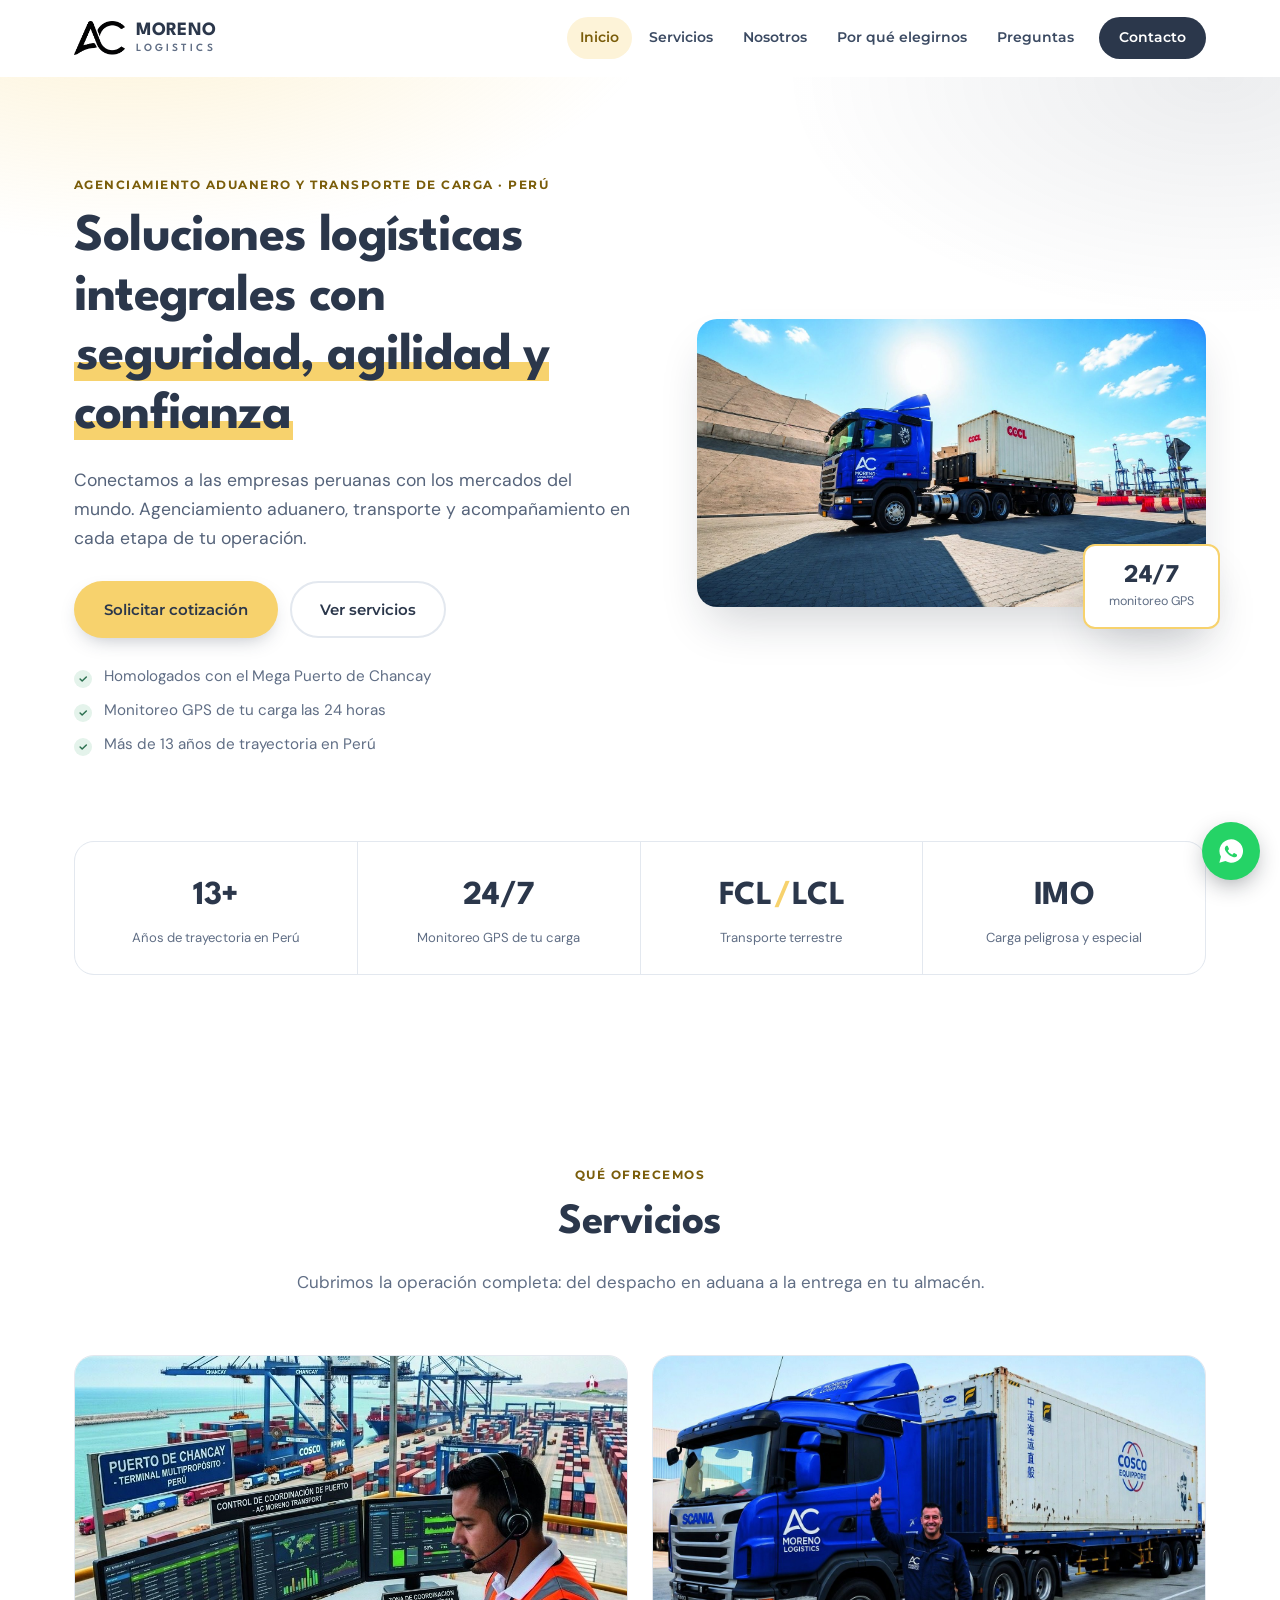
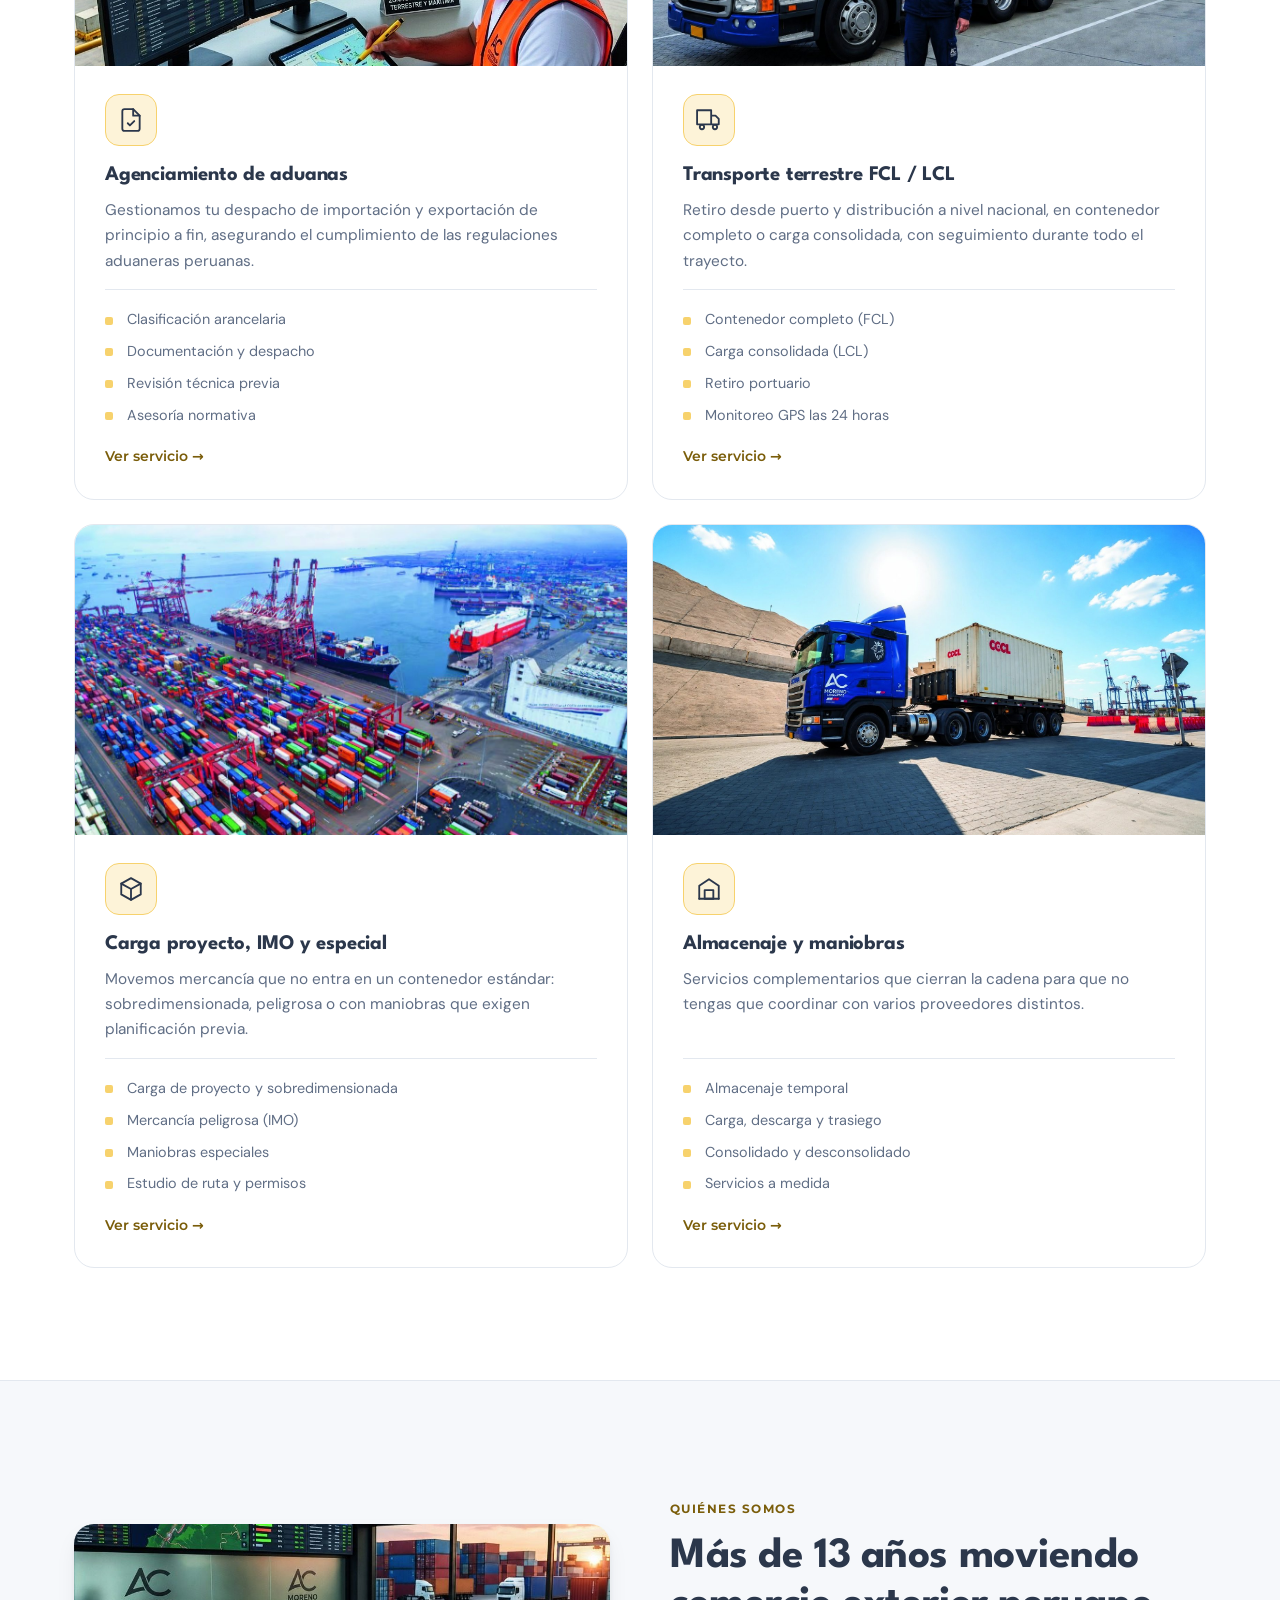
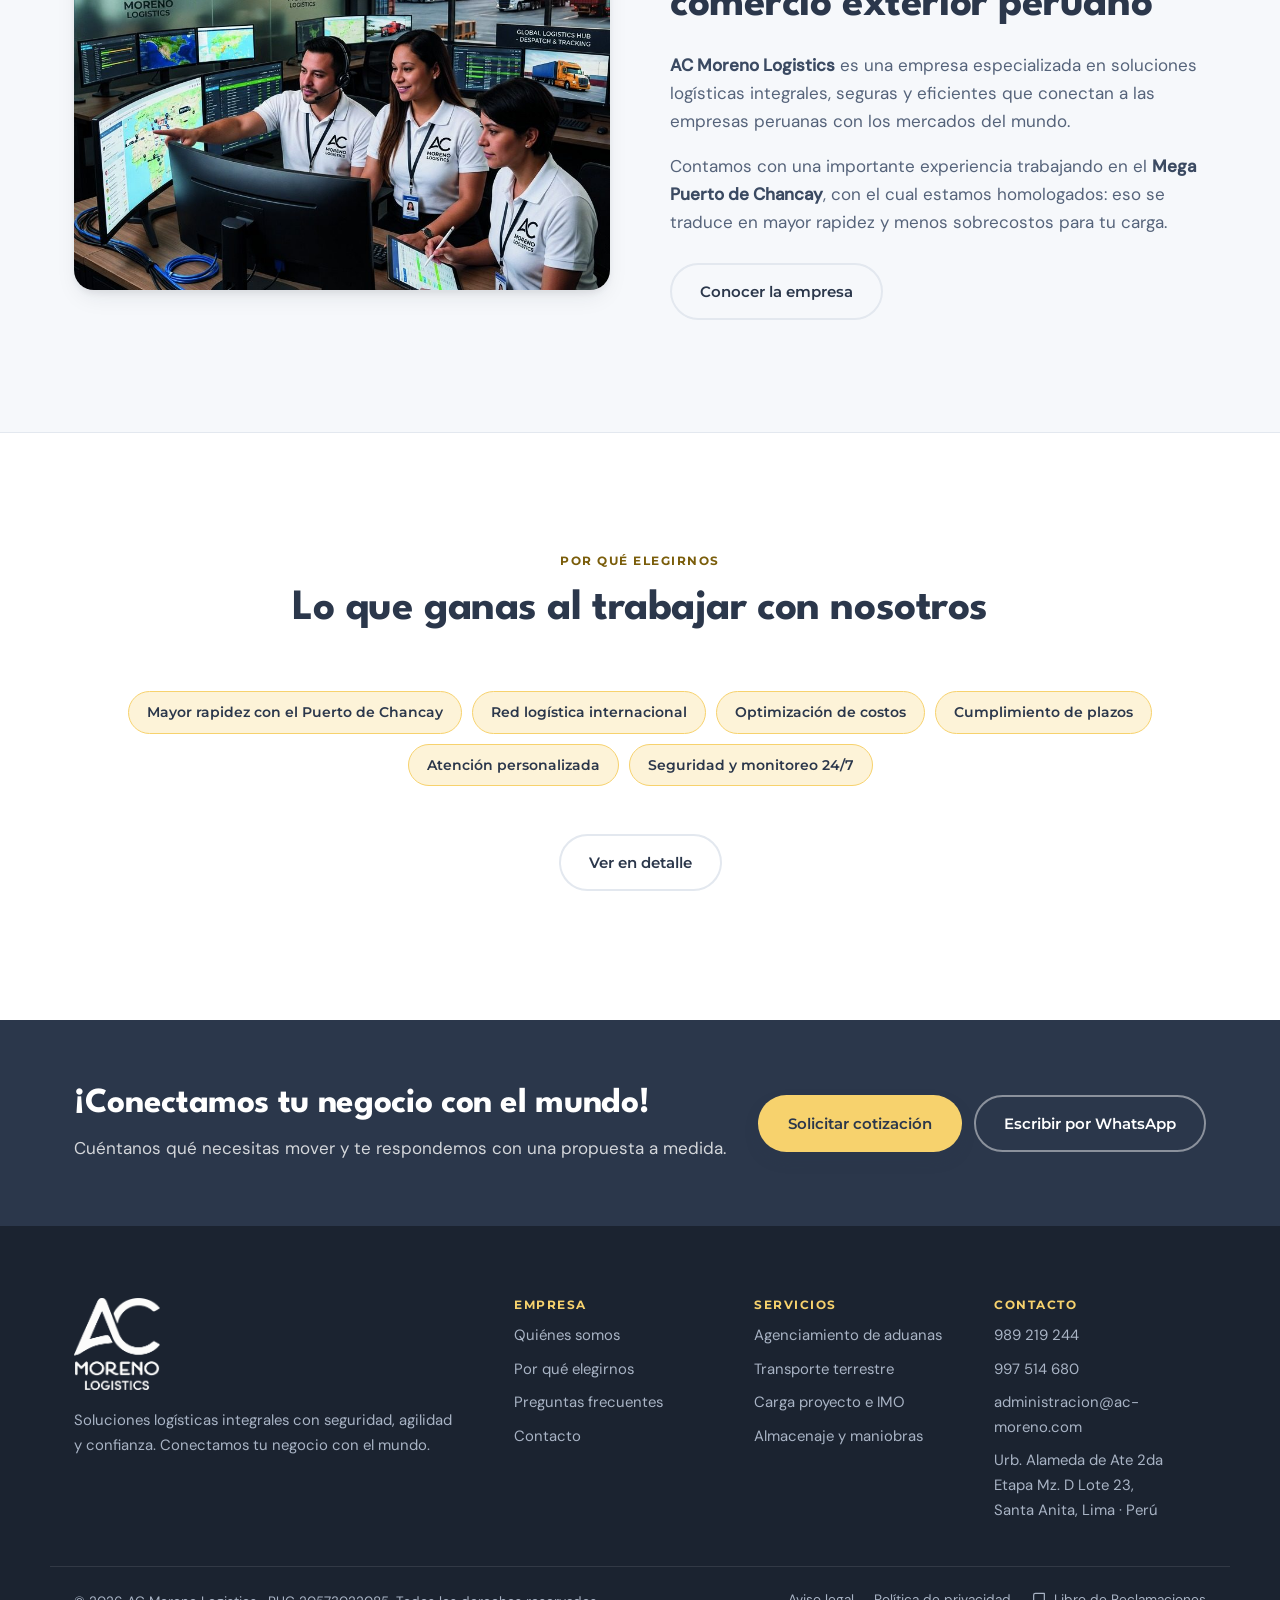
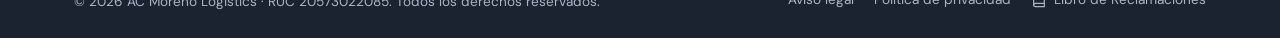
==== commit ebde8c97: "Añadir el Libro de Reclamaciones con su flujo de atención Crea la página del Libro de Reclamaciones " ====
--- a/index.html
+++ b/index.html
@@ -7,15 +7,14 @@
   <title>AC Moreno Logistics · Agenciamiento de aduanas y transporte de carga en Perú</title>
   <meta name="description" content="Soluciones logísticas integrales con seguridad, agilidad y confianza. Agenciamiento aduanero, transporte terrestre FCL/LCL y carga especial. Más de 13 años en Perú y homologados con el Mega Puerto de Chancay.">
   <meta name="theme-color" content="#2B374B">
-  <link rel="canonical" href="https://www.ac-moreno.com/">
-
-  <!-- Redes sociales -->
+  <link rel="canonical" href="https://www.ac-moreno.com/index.html">
+
   <meta property="og:type" content="website">
   <meta property="og:site_name" content="AC Moreno Logistics">
-  <meta property="og:title" content="AC Moreno Logistics · Soluciones logísticas integrales">
-  <meta property="og:description" content="Agenciamiento aduanero, transporte terrestre FCL/LCL y carga especial. Conectamos tu negocio con el mundo.">
-  <meta property="og:url" content="https://www.ac-moreno.com/">
-  <meta property="og:image" content="https://www.ac-moreno.com/assets/img/og-image.jpg">
+  <meta property="og:title" content="AC Moreno Logistics · Agenciamiento de aduanas y transporte de carga en Perú">
+  <meta property="og:description" content="Soluciones logísticas integrales con seguridad, agilidad y confianza. Agenciamiento aduanero, transporte terrestre FCL/LCL y carga especial. Más de 13 años en Perú y homologados con el Mega Puerto de Chancay.">
+  <meta property="og:url" content="https://www.ac-moreno.com/index.html">
+  <meta property="og:image" content="https://www.ac-moreno.com/assets/img/camion-contenedor-puerto.jpg">
   <meta property="og:locale" content="es_PE">
   <meta name="twitter:card" content="summary_large_image">
 
@@ -23,41 +22,19 @@
   <link rel="icon" href="assets/img/favicon-512.png" sizes="512x512">
   <link rel="apple-touch-icon" href="assets/img/apple-touch-icon.png">
 
-  <!-- Tipografías autoalojadas: sin dependencia de Google Fonts -->
   <link rel="preload" href="assets/fonts/league-spartan-700-latin.woff2" as="font" type="font/woff2" crossorigin>
   <link rel="preload" href="assets/fonts/dm-sans-400-latin.woff2" as="font" type="font/woff2" crossorigin>
   <link rel="stylesheet" href="assets/css/fonts.css">
   <link rel="stylesheet" href="assets/css/styles.css">
-
-  <script type="application/ld+json">
-  {
-    "@context": "https://schema.org",
-    "@type": "MovingCompany",
-    "name": "AC Moreno Logistics",
-    "description": "Soluciones logísticas integrales: agenciamiento de aduanas, transporte terrestre FCL/LCL y carga proyecto, IMO y especial.",
-    "url": "https://www.ac-moreno.com/",
-    "logo": "https://www.ac-moreno.com/assets/img/logo.png",
-    "email": "administracion@ac-moreno.com",
-    "telephone": ["+51989219244", "+51997514680"],
-    "address": {
-      "@type": "PostalAddress",
-      "streetAddress": "Urb. Alameda de Ate 2da Etapa Mz. D Lote 23",
-      "addressLocality": "Santa Anita",
-      "addressRegion": "Lima",
-      "addressCountry": "PE"
-    },
-    "areaServed": "PE"
-  }
-  </script>
 </head>
 <body>
 
-  <a class="skip-link" href="#inicio">Saltar al contenido</a>
-
-  <!-- ============ CABECERA ============ -->
+  <a class="skip-link" href="#contenido">Saltar al contenido</a>
+
+  <!-- ============ CABECERA (igual en todas las páginas) ============ -->
   <header class="header" id="header">
     <div class="container header__inner">
-      <a class="brand" href="#inicio" aria-label="AC Moreno Logistics, ir al inicio">
+      <a class="brand" href="index.html" aria-label="AC Moreno Logistics, ir al inicio">
         <img class="brand__mark" src="assets/img/isotipo.png" alt="" width="737" height="493">
         <span class="brand__name">
           <strong>MORENO</strong>
@@ -67,11 +44,22 @@
 
       <nav class="nav" id="nav" aria-label="Navegación principal">
         <ul class="nav__list">
-          <li><a class="nav__link" href="#servicios">Servicios</a></li>
-          <li><a class="nav__link" href="#nosotros">Nosotros</a></li>
-          <li><a class="nav__link" href="#por-que">Por qué elegirnos</a></li>
-          <li><a class="nav__link" href="#faq">Preguntas</a></li>
-          <li><a class="nav__link nav__link--cta" href="#contacto">Cotiza tu carga</a></li>
+          <li class="nav__item"><a class="nav__link is-current" href="index.html">Inicio</a></li>
+          <li class="nav__item nav__item--has-sub">
+            <a class="nav__link" href="servicios.html">Servicios</a>
+            <button class="subnav__toggle" aria-expanded="false" aria-label="Mostrar servicios"></button>
+            <ul class="subnav">
+              <li><a class="subnav__link" href="servicios.html">Todos los servicios</a></li>
+            <li><a class="subnav__link" href="servicio-agenciamiento-de-aduanas.html">Agenciamiento de aduanas</a></li>
+            <li><a class="subnav__link" href="servicio-transporte-terrestre.html">Transporte terrestre</a></li>
+            <li><a class="subnav__link" href="servicio-carga-proyecto-imo.html">Carga proyecto e IMO</a></li>
+            <li><a class="subnav__link" href="servicio-almacenaje-y-maniobras.html">Almacenaje y maniobras</a></li>
+            </ul>
+          </li>
+          <li class="nav__item"><a class="nav__link" href="nosotros.html">Nosotros</a></li>
+          <li class="nav__item"><a class="nav__link" href="por-que-elegirnos.html">Por qué elegirnos</a></li>
+          <li class="nav__item"><a class="nav__link" href="preguntas-frecuentes.html">Preguntas</a></li>
+          <li class="nav__item"><a class="nav__link nav__link--cta" href="contacto.html">Contacto</a></li>
         </ul>
       </nav>
 
@@ -83,10 +71,9 @@
     </div>
   </header>
 
-  <main>
-
-    <!-- ============ INICIO ============ -->
-    <section class="hero" id="inicio">
+  <main id="contenido">
+
+    <section class="hero">
       <div class="container hero__inner">
         <div class="hero__content reveal">
           <p class="eyebrow">Agenciamiento aduanero y transporte de carga · Perú</p>
@@ -96,8 +83,8 @@
             aduanero, transporte y acompañamiento en cada etapa de tu operación.
           </p>
           <div class="hero__actions">
-            <a class="btn btn--primary" href="#contacto">Solicitar cotización</a>
-            <a class="btn btn--ghost" href="#servicios">Ver servicios</a>
+            <a class="btn btn--primary" href="contacto.html">Solicitar cotización</a>
+            <a class="btn btn--ghost" href="servicios.html">Ver servicios</a>
           </div>
           <ul class="hero__points">
             <li>Homologados con el Mega Puerto de Chancay</li>
@@ -106,34 +93,12 @@
           </ul>
         </div>
 
-        <div class="hero__visual reveal" aria-hidden="true">
-          <div class="hero__card hero__card--main">
-            <div class="hero__card-head">
-              <span class="dot dot--red"></span><span class="dot dot--amber"></span><span class="dot dot--green"></span>
-              <span class="hero__card-title">Operación #AC-48213</span>
-            </div>
-
-            <ul class="track">
-              <li class="track__step track__step--done">
-                <span class="track__label">Arribo a puerto</span>
-                <span class="track__meta">Mega Puerto de Chancay · 08:15</span>
-              </li>
-              <li class="track__step track__step--done">
-                <span class="track__label">Despacho aduanero</span>
-                <span class="track__meta">Documentación conforme · 11:40</span>
-              </li>
-              <li class="track__step track__step--active">
-                <span class="track__label">En tránsito</span>
-                <span class="track__meta">Chancay → Lima · GPS activo</span>
-              </li>
-              <li class="track__step">
-                <span class="track__label">Entrega en almacén</span>
-                <span class="track__meta">Estimado hoy · 17:30</span>
-              </li>
-            </ul>
-          </div>
-
-          <div class="hero__card hero__card--float">
+        <div class="hero__visual reveal">
+          <figure class="hero__figure">
+            <img src="assets/img/camion-contenedor-puerto.jpg" width="1600" height="905"
+                 alt="Unidad de AC Moreno Logistics con contenedor en zona portuaria">
+          </figure>
+          <div class="hero__badge">
             <strong>24/7</strong>
             <span>monitoreo GPS</span>
           </div>
@@ -162,8 +127,7 @@
       </div>
     </section>
 
-    <!-- ============ SERVICIOS ============ -->
-    <section class="section" id="servicios">
+    <section class="section">
       <div class="container">
         <header class="section__head reveal">
           <p class="eyebrow">Qué ofrecemos</p>
@@ -172,158 +136,117 @@
             Cubrimos la operación completa: del despacho en aduana a la entrega en tu almacén.
           </p>
         </header>
-
         <div class="grid grid--2">
-
-          <article class="card reveal">
-            <div class="card__icon">
-              <svg viewBox="0 0 24 24" fill="none" stroke="currentColor" stroke-width="1.7" stroke-linecap="round" stroke-linejoin="round" aria-hidden="true">
-                <path d="M14 2H6a2 2 0 0 0-2 2v16a2 2 0 0 0 2 2h12a2 2 0 0 0 2-2V8Z"/><path d="M14 2v6h6"/><path d="m9 15 2 2 4-4"/>
-              </svg>
-            </div>
-            <h3 class="card__title">Agenciamiento de aduanas</h3>
-            <p class="card__text">
-              Gestionamos tu despacho de importación y exportación de principio a fin,
-              asegurando el cumplimiento de las regulaciones aduaneras peruanas.
-            </p>
-            <ul class="card__list">
+          <article class="card card--link reveal">
+            <a class="card__media" href="servicio-agenciamiento-de-aduanas.html" tabindex="-1" aria-hidden="true">
+              <img src="assets/img/centro-monitoreo-chancay.jpg" alt="" loading="lazy" width="800" height="450">
+            </a>
+            <div class="card__body">
+              <div class="card__icon">
+                <svg viewBox="0 0 24 24" fill="none" stroke="currentColor" stroke-width="1.7" stroke-linecap="round" stroke-linejoin="round" aria-hidden="true"><path d="M14 2H6a2 2 0 0 0-2 2v16a2 2 0 0 0 2 2h12a2 2 0 0 0 2-2V8Z"/><path d="M14 2v6h6"/><path d="m9 15 2 2 4-4"/></svg>
+              </div>
+              <h3 class="card__title"><a href="servicio-agenciamiento-de-aduanas.html">Agenciamiento de aduanas</a></h3>
+              <p class="card__text">Gestionamos tu despacho de importación y exportación de principio a fin, asegurando el cumplimiento de las regulaciones aduaneras peruanas.</p>
+              <ul class="card__list">
               <li>Clasificación arancelaria</li>
               <li>Documentación y despacho</li>
-              <li>Revisión técnica previa para anticipar errores</li>
-              <li>Asesoría normativa especializada</li>
-            </ul>
+              <li>Revisión técnica previa</li>
+              <li>Asesoría normativa</li>
+              </ul>
+              <span class="card__cta">Ver servicio</span>
+            </div>
           </article>
-
-          <article class="card reveal">
-            <div class="card__icon">
-              <svg viewBox="0 0 24 24" fill="none" stroke="currentColor" stroke-width="1.7" stroke-linecap="round" stroke-linejoin="round" aria-hidden="true">
-                <path d="M1 3h13v13H1zM14 8h4l3 3v5h-7z"/><circle cx="5.5" cy="18.5" r="2"/><circle cx="17.5" cy="18.5" r="2"/>
-              </svg>
-            </div>
-            <h3 class="card__title">Transporte terrestre FCL / LCL</h3>
-            <p class="card__text">
-              Retiro desde puerto y distribución a nivel nacional, en contenedor completo
-              o carga consolidada, con seguimiento durante todo el trayecto.
-            </p>
-            <ul class="card__list">
+          <article class="card card--link reveal">
+            <a class="card__media" href="servicio-transporte-terrestre.html" tabindex="-1" aria-hidden="true">
+              <img src="assets/img/camion-scania-conductor.jpg" alt="" loading="lazy" width="800" height="450">
+            </a>
+            <div class="card__body">
+              <div class="card__icon">
+                <svg viewBox="0 0 24 24" fill="none" stroke="currentColor" stroke-width="1.7" stroke-linecap="round" stroke-linejoin="round" aria-hidden="true"><path d="M1 3h13v13H1zM14 8h4l3 3v5h-7z"/><circle cx="5.5" cy="18.5" r="2"/><circle cx="17.5" cy="18.5" r="2"/></svg>
+              </div>
+              <h3 class="card__title"><a href="servicio-transporte-terrestre.html">Transporte terrestre FCL / LCL</a></h3>
+              <p class="card__text">Retiro desde puerto y distribución a nivel nacional, en contenedor completo o carga consolidada, con seguimiento durante todo el trayecto.</p>
+              <ul class="card__list">
               <li>Contenedor completo (FCL)</li>
               <li>Carga consolidada (LCL)</li>
-              <li>Retiro portuario y traslado a destino</li>
+              <li>Retiro portuario</li>
               <li>Monitoreo GPS las 24 horas</li>
-            </ul>
+              </ul>
+              <span class="card__cta">Ver servicio</span>
+            </div>
           </article>
-
-          <article class="card reveal">
-            <div class="card__icon">
-              <svg viewBox="0 0 24 24" fill="none" stroke="currentColor" stroke-width="1.7" stroke-linecap="round" stroke-linejoin="round" aria-hidden="true">
-                <path d="M12 2 3 7v10l9 5 9-5V7Z"/><path d="m3 7 9 5 9-5M12 12v10"/>
-              </svg>
-            </div>
-            <h3 class="card__title">Carga proyecto, IMO y especial</h3>
-            <p class="card__text">
-              Movemos mercancía que no entra en un contenedor estándar: sobredimensionada,
-              peligrosa o con maniobras que exigen planificación previa.
-            </p>
-            <ul class="card__list">
+          <article class="card card--link reveal">
+            <a class="card__media" href="servicio-carga-proyecto-imo.html" tabindex="-1" aria-hidden="true">
+              <img src="assets/img/puerto-contenedores.jpg" alt="" loading="lazy" width="800" height="450">
+            </a>
+            <div class="card__body">
+              <div class="card__icon">
+                <svg viewBox="0 0 24 24" fill="none" stroke="currentColor" stroke-width="1.7" stroke-linecap="round" stroke-linejoin="round" aria-hidden="true"><path d="M12 2 3 7v10l9 5 9-5V7Z"/><path d="m3 7 9 5 9-5M12 12v10"/></svg>
+              </div>
+              <h3 class="card__title"><a href="servicio-carga-proyecto-imo.html">Carga proyecto, IMO y especial</a></h3>
+              <p class="card__text">Movemos mercancía que no entra en un contenedor estándar: sobredimensionada, peligrosa o con maniobras que exigen planificación previa.</p>
+              <ul class="card__list">
               <li>Carga de proyecto y sobredimensionada</li>
               <li>Mercancía peligrosa (IMO)</li>
-              <li>Maniobras especiales de izaje y estiba</li>
+              <li>Maniobras especiales</li>
               <li>Estudio de ruta y permisos</li>
-            </ul>
+              </ul>
+              <span class="card__cta">Ver servicio</span>
+            </div>
           </article>
-
-          <article class="card reveal">
-            <div class="card__icon">
-              <svg viewBox="0 0 24 24" fill="none" stroke="currentColor" stroke-width="1.7" stroke-linecap="round" stroke-linejoin="round" aria-hidden="true">
-                <path d="M3 21V9l9-6 9 6v12"/><path d="M3 21h18"/><rect x="8" y="13" width="8" height="8"/>
-              </svg>
-            </div>
-            <h3 class="card__title">Almacenaje y maniobras</h3>
-            <p class="card__text">
-              Servicios complementarios que cierran la cadena para que no tengas que
-              coordinar con varios proveedores distintos.
-            </p>
-            <ul class="card__list">
-              <li>Almacenaje temporal de mercancía</li>
+          <article class="card card--link reveal">
+            <a class="card__media" href="servicio-almacenaje-y-maniobras.html" tabindex="-1" aria-hidden="true">
+              <img src="assets/img/camion-contenedor-puerto.jpg" alt="" loading="lazy" width="800" height="450">
+            </a>
+            <div class="card__body">
+              <div class="card__icon">
+                <svg viewBox="0 0 24 24" fill="none" stroke="currentColor" stroke-width="1.7" stroke-linecap="round" stroke-linejoin="round" aria-hidden="true"><path d="M3 21V9l9-6 9 6v12"/><path d="M3 21h18"/><rect x="8" y="13" width="8" height="8"/></svg>
+              </div>
+              <h3 class="card__title"><a href="servicio-almacenaje-y-maniobras.html">Almacenaje y maniobras</a></h3>
+              <p class="card__text">Servicios complementarios que cierran la cadena para que no tengas que coordinar con varios proveedores distintos.</p>
+              <ul class="card__list">
+              <li>Almacenaje temporal</li>
               <li>Carga, descarga y trasiego</li>
               <li>Consolidado y desconsolidado</li>
-              <li>Servicios a medida según la operación</li>
-            </ul>
+              <li>Servicios a medida</li>
+              </ul>
+              <span class="card__cta">Ver servicio</span>
+            </div>
           </article>
-
-        </div>
-      </div>
-    </section>
-
-    <!-- ============ NOSOTROS ============ -->
-    <section class="section section--alt" id="nosotros">
-      <div class="container about">
-        <div class="about__text reveal">
+        </div>
+      </div>
+    </section>
+
+    <section class="section section--alt">
+      <div class="container split">
+        <figure class="split__media reveal">
+          <img src="assets/img/equipo-centro-control.jpg" width="912" height="622" loading="lazy"
+               alt="Equipo de AC Moreno Logistics trabajando en el centro de control">
+        </figure>
+        <div class="split__text reveal">
           <p class="eyebrow">Quiénes somos</p>
           <h2 class="section__title">Más de 13 años moviendo comercio exterior peruano</h2>
           <p>
             <strong>AC Moreno Logistics</strong> es una empresa especializada en soluciones
             logísticas integrales, seguras y eficientes que conectan a las empresas peruanas
-            con los mercados del mundo, ofreciendo agenciamiento aduanero, transporte y
-            acompañamiento en cada etapa de su operación.
+            con los mercados del mundo.
           </p>
           <p>
             Contamos con una importante experiencia trabajando en el <strong>Mega Puerto de
-            Chancay</strong>, con el cual estamos homologados. Este conocimiento nos permite
-            ofrecer a nuestros clientes una alternativa eficiente para sus operaciones,
-            optimizando costos y tiempo, y brindándoles monitoreo GPS las 24 horas.
+            Chancay</strong>, con el cual estamos homologados: eso se traduce en mayor rapidez
+            y menos sobrecostos para tu carga.
           </p>
-          <p>
-            Nosotros no sólo «transportamos»: nuestro objetivo es ayudarte a reducir tiempo
-            y carga administrativa, asegurando el cumplimiento normativo y la optimización
-            de toda la cadena logística.
-          </p>
-
-          <ul class="values">
-            <li>
-              <h3>Menos carga administrativa</h3>
-              <p>Nos ocupamos de la gestión para que tu equipo no tenga que hacerlo.</p>
-            </li>
-            <li>
-              <h3>Cumplimiento normativo</h3>
-              <p>Cada operación se ajusta a las regulaciones aduaneras peruanas.</p>
-            </li>
-            <li>
-              <h3>Cadena completa</h3>
-              <p>Del puerto a tu almacén, con costos y plazos bajo control.</p>
-            </li>
-          </ul>
-        </div>
-
-        <aside class="about__aside reveal">
-          <div class="highlight">
-            <p class="highlight__eyebrow">Nuestra ventaja</p>
-            <h3 class="highlight__title">Mega Puerto de Chancay</h3>
-            <p class="highlight__text">
-              Estamos homologados con el puerto y conocemos su operativa desde dentro.
-              Eso se traduce en mayor rapidez y menos sobrecostes para tu carga.
-            </p>
-          </div>
-
-          <div class="badges">
-            <div class="badge"><strong>13+</strong><span>Años en Perú</span></div>
-            <div class="badge"><strong>24/7</strong><span>Monitoreo GPS</span></div>
-          </div>
-        </aside>
-      </div>
-    </section>
-
-    <!-- ============ POR QUÉ ELEGIRNOS ============ -->
-    <section class="section" id="por-que">
+          <a class="btn btn--ghost" href="nosotros.html">Conocer la empresa</a>
+        </div>
+      </div>
+    </section>
+
+    <section class="section">
       <div class="container">
         <header class="section__head reveal">
           <p class="eyebrow">Por qué elegirnos</p>
           <h2 class="section__title">Lo que ganas al trabajar con nosotros</h2>
-          <p class="section__lead">
-            No sólo movemos carga: quitamos fricción de toda tu operación de comercio exterior.
-          </p>
         </header>
-
         <ul class="chips reveal">
           <li>Mayor rapidez con el Puerto de Chancay</li>
           <li>Red logística internacional</li>
@@ -332,172 +255,10 @@
           <li>Atención personalizada</li>
           <li>Seguridad y monitoreo 24/7</li>
         </ul>
-
-        <div class="benefits">
-
-          <article class="benefit reveal">
-            <div class="benefit__icon">
-              <svg viewBox="0 0 24 24" fill="none" stroke="currentColor" stroke-width="1.7" stroke-linecap="round" stroke-linejoin="round" aria-hidden="true">
-                <path d="M13 2 4.5 13H11l-1 9 8.5-11H12Z"/>
-              </svg>
-            </div>
-            <div>
-              <h3 class="benefit__title">Más rapidez</h3>
-              <p>
-                Optimización de tiempos y capacidad operativa para atender diferentes
-                volúmenes y necesidades. <strong>Agilizamos procesos.</strong>
-              </p>
-            </div>
-          </article>
-
-          <article class="benefit reveal">
-            <div class="benefit__icon">
-              <svg viewBox="0 0 24 24" fill="none" stroke="currentColor" stroke-width="1.7" stroke-linecap="round" stroke-linejoin="round" aria-hidden="true">
-                <path d="M12 3 2 8l10 5 10-5Z"/><path d="M6 10.5V16c0 1.7 2.7 3 6 3s6-1.3 6-3v-5.5"/><path d="M22 8v6"/>
-              </svg>
-            </div>
-            <div>
-              <h3 class="benefit__title">Más conocimiento</h3>
-              <p>
-                Aseguramos que todas las operaciones cumplan con las regulaciones aduaneras
-                peruanas. <strong>Cumplimiento normativo.</strong>
-              </p>
-            </div>
-          </article>
-
-          <article class="benefit reveal">
-            <div class="benefit__icon">
-              <svg viewBox="0 0 24 24" fill="none" stroke="currentColor" stroke-width="1.7" stroke-linecap="round" stroke-linejoin="round" aria-hidden="true">
-                <path d="M3 18v-6a9 9 0 0 1 18 0v6"/><path d="M21 19a2 2 0 0 1-2 2h-1a2 2 0 0 1-2-2v-3a2 2 0 0 1 2-2h3ZM3 19a2 2 0 0 0 2 2h1a2 2 0 0 0 2-2v-3a2 2 0 0 0-2-2H3Z"/>
-              </svg>
-            </div>
-            <div>
-              <h3 class="benefit__title">Más acompañamiento</h3>
-              <p>
-                Equipo altamente capacitado para acompañarte en cada etapa del proceso
-                aduanero. <strong>Asesoría especializada y confiable.</strong>
-              </p>
-            </div>
-          </article>
-
-          <article class="benefit reveal">
-            <div class="benefit__icon">
-              <svg viewBox="0 0 24 24" fill="none" stroke="currentColor" stroke-width="1.7" stroke-linecap="round" stroke-linejoin="round" aria-hidden="true">
-                <path d="M12 22s8-4 8-10V5l-8-3-8 3v7c0 6 8 10 8 10Z"/><path d="m9 12 2 2 4-4"/>
-              </svg>
-            </div>
-            <div>
-              <h3 class="benefit__title">Más seguridad</h3>
-              <p>
-                Seguridad y monitoreo 24/7: tu carga no desaparece después de salir del
-                puerto, siempre puedes saber dónde está. <strong>Protegemos la carga y la operación.</strong>
-              </p>
-            </div>
-          </article>
-
-          <article class="benefit reveal">
-            <div class="benefit__icon">
-              <svg viewBox="0 0 24 24" fill="none" stroke="currentColor" stroke-width="1.7" stroke-linecap="round" stroke-linejoin="round" aria-hidden="true">
-                <rect x="4" y="3" width="16" height="18" rx="2"/><path d="M9 8h6M9 12h6M9 16h3"/>
-              </svg>
-            </div>
-            <div>
-              <h3 class="benefit__title">Menos complicaciones</h3>
-              <p>
-                Reducción de costos en las operaciones de comercio exterior y revisiones
-                técnicas para anticiparnos a posibles errores. <strong>Eficiencia operativa.</strong>
-              </p>
-            </div>
-          </article>
-
-        </div>
-      </div>
-    </section>
-
-    <!-- ============ PREGUNTAS FRECUENTES ============ -->
-    <section class="section section--alt" id="faq">
-      <div class="container container--narrow">
-        <header class="section__head reveal">
-          <p class="eyebrow">Preguntas frecuentes</p>
-          <h2 class="section__title">Lo que suelen preguntarnos</h2>
-        </header>
-
-        <!-- ==== REVISAR: valida estas respuestas con tu equipo de operaciones ==== -->
-        <div class="faq reveal">
-
-          <details class="faq__item" name="faq" open>
-            <summary class="faq__q">¿Cómo solicito una cotización?</summary>
-            <div class="faq__a">
-              <p>
-                Escríbenos por el formulario de esta página o por WhatsApp indicando puerto
-                de origen, tipo de mercancía, volumen o peso y destino final. Con esos datos
-                te preparamos una propuesta con costos y plazos.
-              </p>
-            </div>
-          </details>
-
-          <details class="faq__item" name="faq">
-            <summary class="faq__q">¿Trabajan con el Mega Puerto de Chancay?</summary>
-            <div class="faq__a">
-              <p>
-                Sí. Estamos homologados con el Puerto de Chancay y contamos con experiencia
-                operando allí, lo que nos permite ofrecer mayor rapidez y una alternativa
-                eficiente frente a otras rutas. También atendemos operaciones por los demás
-                terminales del país.
-              </p>
-            </div>
-          </details>
-
-          <details class="faq__item" name="faq">
-            <summary class="faq__q">¿Puedo saber dónde está mi carga en todo momento?</summary>
-            <div class="faq__a">
-              <p>
-                Sí. Brindamos monitoreo GPS las 24 horas. Tu carga no desaparece después de
-                salir del puerto: en cualquier momento puedes saber dónde está y en qué
-                etapa del proceso se encuentra.
-              </p>
-            </div>
-          </details>
-
-          <details class="faq__item" name="faq">
-            <summary class="faq__q">¿Qué documentación necesitan para el despacho aduanero?</summary>
-            <div class="faq__a">
-              <p>
-                Por lo general partimos de la documentación de embarque: factura comercial,
-                lista de empaque y documento de transporte. Antes de presentar el despacho
-                hacemos una revisión técnica para anticipar observaciones y evitar
-                sobrecostos. Si falta algo, te lo indicamos desde el inicio.
-              </p>
-            </div>
-          </details>
-
-          <details class="faq__item" name="faq">
-            <summary class="faq__q">¿Mueven carga peligrosa o sobredimensionada?</summary>
-            <div class="faq__a">
-              <p>
-                Sí. Atendemos carga proyecto, carga IMO y mercancía especial que requiere
-                maniobras específicas. Estas operaciones se planifican caso por caso, así
-                que conviene consultarnos con antelación.
-              </p>
-            </div>
-          </details>
-
-          <details class="faq__item" name="faq">
-            <summary class="faq__q">¿Atienden importación y exportación?</summary>
-            <div class="faq__a">
-              <p>
-                Ambas. Acompañamos la operación completa en los dos sentidos: agenciamiento
-                aduanero, transporte terrestre y los servicios complementarios de almacenaje
-                y maniobras que se necesiten.
-              </p>
-            </div>
-          </details>
-
-        </div>
-      </div>
-    </section>
-
-    <!-- ============ LLAMADA A LA ACCIÓN ============ -->
+        <p class="centrado reveal"><a class="btn btn--ghost" href="por-que-elegirnos.html">Ver en detalle</a></p>
+      </div>
+    </section>
+
     <section class="cta-band">
       <div class="container cta-band__inner reveal">
         <div>
@@ -505,124 +266,15 @@
           <p class="cta-band__text">Cuéntanos qué necesitas mover y te respondemos con una propuesta a medida.</p>
         </div>
         <div class="cta-band__actions">
-          <a class="btn btn--primary" href="#contacto">Solicitar cotización</a>
+          <a class="btn btn--primary" href="contacto.html">Solicitar cotización</a>
           <a class="btn btn--outline" href="https://wa.me/51989219244" target="_blank" rel="noopener">Escribir por WhatsApp</a>
         </div>
       </div>
     </section>
 
-    <!-- ============ CONTACTO ============ -->
-    <section class="section" id="contacto">
-      <div class="container contact">
-
-        <div class="contact__info reveal">
-          <p class="eyebrow">Contáctanos</p>
-          <h2 class="section__title">Cuéntanos qué necesitas mover</h2>
-          <p>
-            Indícanos origen, destino y tipo de carga. Nuestro equipo revisa el caso y te
-            responde con una propuesta de costos y plazos.
-          </p>
-
-          <ul class="contact__list">
-            <li>
-              <span class="contact__icon" aria-hidden="true">
-                <svg viewBox="0 0 24 24" fill="none" stroke="currentColor" stroke-width="1.8" stroke-linecap="round" stroke-linejoin="round"><path d="M20 10c0 6-8 12-8 12s-8-6-8-12a8 8 0 0 1 16 0Z"/><circle cx="12" cy="10" r="3"/></svg>
-              </span>
-              <span>Urb. Alameda de Ate 2da Etapa Mz. D Lote 23<br>Santa Anita, Lima · Perú</span>
-            </li>
-            <li>
-              <span class="contact__icon" aria-hidden="true">
-                <svg viewBox="0 0 24 24" fill="none" stroke="currentColor" stroke-width="1.8" stroke-linecap="round" stroke-linejoin="round"><path d="M22 16.9v3a2 2 0 0 1-2.2 2 19.8 19.8 0 0 1-8.6-3.1 19.5 19.5 0 0 1-6-6A19.8 19.8 0 0 1 2.1 4.2 2 2 0 0 1 4.1 2h3a2 2 0 0 1 2 1.7c.1 1 .4 1.9.7 2.8a2 2 0 0 1-.5 2.1L8.1 9.9a16 16 0 0 0 6 6l1.3-1.3a2 2 0 0 1 2.1-.4c.9.3 1.8.6 2.8.7a2 2 0 0 1 1.7 2Z"/></svg>
-              </span>
-              <span>
-                <a href="tel:+51989219244">989 219 244</a> ·
-                <a href="tel:+51997514680">997 514 680</a>
-              </span>
-            </li>
-            <li>
-              <span class="contact__icon" aria-hidden="true">
-                <svg viewBox="0 0 24 24" fill="none" stroke="currentColor" stroke-width="1.8" stroke-linecap="round" stroke-linejoin="round"><rect x="2" y="4" width="20" height="16" rx="2"/><path d="m2 7 10 6 10-6"/></svg>
-              </span>
-              <a href="mailto:administracion@ac-moreno.com">administracion@ac-moreno.com</a>
-            </li>
-            <li>
-              <span class="contact__icon" aria-hidden="true">
-                <svg viewBox="0 0 24 24" fill="none" stroke="currentColor" stroke-width="1.8" stroke-linecap="round" stroke-linejoin="round"><circle cx="12" cy="12" r="10"/><path d="M2 12h20"/><path d="M12 2a15.3 15.3 0 0 1 0 20a15.3 15.3 0 0 1 0-20Z"/></svg>
-              </span>
-              <a href="https://www.ac-moreno.com">www.ac-moreno.com</a>
-            </li>
-          </ul>
-
-          <a class="whatsapp" href="https://wa.me/51989219244" target="_blank" rel="noopener">
-            <svg viewBox="0 0 24 24" fill="currentColor" aria-hidden="true"><path d="M12 2a10 10 0 0 0-8.6 15L2 22l5.2-1.4A10 10 0 1 0 12 2Zm5.3 14.1c-.2.6-1.3 1.2-1.8 1.2-.5.1-1 .1-1.7-.1-.4-.1-.9-.3-1.5-.6-2.7-1.2-4.4-3.9-4.6-4.1-.1-.2-1-1.4-1-2.6 0-1.2.6-1.8.9-2 .2-.3.5-.3.7-.3h.5c.2 0 .4 0 .6.5l.8 1.9c.1.1.1.3 0 .5l-.3.5-.4.4c-.1.1-.3.3-.1.6.1.3.6 1.1 1.4 1.8 1 .8 1.7 1.1 2 1.2.3.1.4.1.6-.1l.8-1c.2-.2.4-.2.6-.1l1.8.9c.2.1.4.2.5.3.1.2.1.6-.1 1.1Z"/></svg>
-            Escríbenos por WhatsApp
-          </a>
-        </div>
-
-        <!--
-          El formulario abre el gestor de correo del visitante con el mensaje ya redactado.
-          Funciona sin servidor, que es lo que permite GitHub Pages.
-          Para recibirlos directamente en la bandeja: README.md → "Formulario de contacto".
-        -->
-        <form class="form reveal" id="contactForm" novalidate>
-          <div class="form__row">
-            <div class="field">
-              <label for="nombre">Nombre *</label>
-              <input type="text" id="nombre" name="nombre" required autocomplete="name" placeholder="Ana García">
-              <p class="field__error" data-error-for="nombre"></p>
-            </div>
-            <div class="field">
-              <label for="empresa">Empresa</label>
-              <input type="text" id="empresa" name="empresa" autocomplete="organization" placeholder="Mi Empresa S.A.C.">
-            </div>
-          </div>
-
-          <div class="form__row">
-            <div class="field">
-              <label for="email">Email *</label>
-              <input type="email" id="email" name="email" required autocomplete="email" placeholder="ana@miempresa.com">
-              <p class="field__error" data-error-for="email"></p>
-            </div>
-            <div class="field">
-              <label for="telefono">Teléfono</label>
-              <input type="tel" id="telefono" name="telefono" autocomplete="tel" placeholder="999 999 999">
-            </div>
-          </div>
-
-          <div class="field">
-            <label for="servicio">Servicio que necesitas</label>
-            <select id="servicio" name="servicio">
-              <option value="">Selecciona una opción</option>
-              <option>Agenciamiento de aduanas</option>
-              <option>Transporte terrestre FCL / LCL</option>
-              <option>Carga proyecto, IMO y especial</option>
-              <option>Almacenaje y maniobras</option>
-              <option>Otro / no lo tengo claro</option>
-            </select>
-          </div>
-
-          <div class="field">
-            <label for="mensaje">Detalles de la operación *</label>
-            <textarea id="mensaje" name="mensaje" rows="5" required placeholder="Puerto de origen, destino, tipo de mercancía, volumen o peso aproximado."></textarea>
-            <p class="field__error" data-error-for="mensaje"></p>
-          </div>
-
-          <label class="checkbox">
-            <input type="checkbox" id="privacidad" name="privacidad" required>
-            <span>He leído y acepto la <a href="#">política de privacidad</a>. *</span>
-          </label>
-          <p class="field__error" data-error-for="privacidad"></p>
-
-          <button class="btn btn--primary btn--block" type="submit">Solicitar cotización</button>
-          <p class="form__status" id="formStatus" role="status" aria-live="polite"></p>
-        </form>
-
-      </div>
-    </section>
-
   </main>
 
-  <!-- ============ PIE ============ -->
+  <!-- ============ PIE (igual en todas las páginas) ============ -->
   <footer class="footer">
     <div class="container footer__inner">
       <div class="footer__brand">
@@ -635,40 +287,60 @@
 
       <nav class="footer__nav" aria-label="Enlaces del pie">
         <div>
-          <h3>Empresa</h3>
+          <h2>Empresa</h2>
           <ul>
-            <li><a href="#nosotros">Quiénes somos</a></li>
-            <li><a href="#por-que">Por qué elegirnos</a></li>
-            <li><a href="#faq">Preguntas frecuentes</a></li>
-            <li><a href="#contacto">Contacto</a></li>
+            <li><a href="nosotros.html">Quiénes somos</a></li>
+            <li><a href="por-que-elegirnos.html">Por qué elegirnos</a></li>
+            <li><a href="preguntas-frecuentes.html">Preguntas frecuentes</a></li>
+            <li><a href="contacto.html">Contacto</a></li>
           </ul>
         </div>
         <div>
-          <h3>Servicios</h3>
+          <h2>Servicios</h2>
           <ul>
-            <li><a href="#servicios">Agenciamiento de aduanas</a></li>
-            <li><a href="#servicios">Transporte FCL / LCL</a></li>
-            <li><a href="#servicios">Carga proyecto e IMO</a></li>
-            <li><a href="#servicios">Almacenaje y maniobras</a></li>
+            <li><a href="servicio-agenciamiento-de-aduanas.html">Agenciamiento de aduanas</a></li>
+            <li><a href="servicio-transporte-terrestre.html">Transporte terrestre</a></li>
+            <li><a href="servicio-carga-proyecto-imo.html">Carga proyecto e IMO</a></li>
+            <li><a href="servicio-almacenaje-y-maniobras.html">Almacenaje y maniobras</a></li>
           </ul>
         </div>
         <div>
-          <h3>Contacto</h3>
+          <h2>Contacto</h2>
           <ul>
             <li><a href="tel:+51989219244">989 219 244</a></li>
             <li><a href="tel:+51997514680">997 514 680</a></li>
             <li><a href="mailto:administracion@ac-moreno.com">administracion@ac-moreno.com</a></li>
-            <li>Santa Anita, Lima · Perú</li>
+            <li>Urb. Alameda de Ate 2da Etapa Mz. D Lote 23,<br>Santa Anita, Lima · Perú</li>
           </ul>
         </div>
       </nav>
     </div>
 
     <div class="container footer__bottom">
-      <p>&copy; <span id="year">2026</span> AC Moreno Logistics. Todos los derechos reservados.</p>
-      <a class="footer__top" href="#inicio">Volver arriba ↑</a>
+      <p class="footer__copy">
+        &copy; <span id="year">2026</span> AC Moreno Logistics &middot; RUC 20573022085.
+        Todos los derechos reservados.
+      </p>
+      <ul class="footer__legal">
+        <!-- ==== PENDIENTE: crear estas dos páginas y enlazarlas ==== -->
+        <li><a href="#">Aviso legal</a></li>
+        <li><a href="#">Política de privacidad</a></li>
+        <li>
+          <a class="footer__libro" href="libro-de-reclamaciones.html">
+            <svg viewBox="0 0 24 24" fill="none" stroke="currentColor" stroke-width="1.8" stroke-linecap="round" stroke-linejoin="round" aria-hidden="true"><path d="M4 19.5A2.5 2.5 0 0 1 6.5 17H20"/><path d="M6.5 2H20v20H6.5A2.5 2.5 0 0 1 4 19.5v-15A2.5 2.5 0 0 1 6.5 2Z"/></svg>
+            Libro de Reclamaciones
+          </a>
+        </li>
+      </ul>
     </div>
   </footer>
+
+  <!-- Botón flotante de WhatsApp -->
+  <a class="wa-float" href="https://wa.me/51989219244" target="_blank" rel="noopener"
+     aria-label="Escribirnos por WhatsApp">
+    <svg viewBox="0 0 24 24" fill="currentColor" aria-hidden="true"><path d="M12 2a10 10 0 0 0-8.6 15L2 22l5.2-1.4A10 10 0 1 0 12 2Zm5.3 14.1c-.2.6-1.3 1.2-1.8 1.2-.5.1-1 .1-1.7-.1-.4-.1-.9-.3-1.5-.6-2.7-1.2-4.4-3.9-4.6-4.1-.1-.2-1-1.4-1-2.6 0-1.2.6-1.8.9-2 .2-.3.5-.3.7-.3h.5c.2 0 .4 0 .6.5l.8 1.9c.1.1.1.3 0 .5l-.3.5-.4.4c-.1.1-.3.3-.1.6.1.3.6 1.1 1.4 1.8 1 .8 1.7 1.1 2 1.2.3.1.4.1.6-.1l.8-1c.2-.2.4-.2.6-.1l1.8.9c.2.1.4.2.5.3.1.2.1.6-.1 1.1Z"/></svg>
+    <span class="wa-float__label">¿Cómo podemos ayudarte?</span>
+  </a>
 
   <script src="assets/js/main.js"></script>
 </body>
--- a/assets/css/styles.css
+++ b/assets/css/styles.css
@@ -91,7 +91,7 @@
 }
 p { margin: 0 0 1em; }
 img { max-width: 100%; height: auto; display: block; }
-ul { margin: 0; padding: 0; list-style: none; }
+ul, ol { margin: 0; padding: 0; list-style: none; }
 strong { color: var(--ink-2); font-weight: 700; }
 
 a { color: var(--accent); text-decoration: none; transition: color .2s ease; }
@@ -230,7 +230,7 @@
   transition: background-color .2s ease, color .2s ease;
 }
 .nav__link:hover { background: var(--bg-alt); color: var(--ink); }
-.nav__link.is-active { color: var(--gold-ink); background: var(--gold-soft); }
+.nav__link.is-current { color: var(--accent); background: var(--gold-soft); }
 .nav__link--cta {
   margin-left: 8px;
   background: var(--cta-bg);
@@ -238,7 +238,7 @@
   padding-inline: 20px;
 }
 .nav__link--cta:hover,
-.nav__link--cta.is-active { background: var(--gold); color: var(--navy); }
+.nav__link--cta.is-current { background: var(--gold); color: var(--navy); }
 
 .nav-toggle {
   display: none;
@@ -318,77 +318,33 @@
           mask: var(--check) center / contain no-repeat;
 }
 
-/* Tarjeta de seguimiento */
+/* Fotografía del inicio, con la insignia de monitoreo superpuesta */
 .hero__visual { position: relative; }
-.hero__card {
-  background: var(--white);
-  border: 1px solid var(--line);
+.hero__figure {
+  margin: 0;
   border-radius: var(--radius-lg);
+  overflow: hidden;
   box-shadow: var(--shadow-lg);
 }
-.hero__card--main { padding: 22px 22px 26px; }
-
-.hero__card-head { display: flex; align-items: center; gap: 7px; margin-bottom: 20px; }
-.dot { width: 10px; height: 10px; border-radius: 50%; flex: none; }
-.dot--red { background: #E9736B; }
-.dot--amber { background: var(--gold); }
-.dot--green { background: var(--green); }
-.hero__card-title {
-  margin-left: auto;
-  font-family: var(--font-ui);
-  font-size: .74rem;
-  font-weight: 600;
-  color: var(--text-soft);
-  letter-spacing: .03em;
-}
-
-.track { display: grid; gap: 22px; }
-.track__step { position: relative; padding-left: 34px; display: grid; gap: 2px; }
-.track__step::before {
-  content: "";
+.hero__figure img { width: 100%; height: auto; }
+.hero__badge {
   position: absolute;
-  left: 4px; top: 4px;
-  width: 13px; height: 13px;
-  border-radius: 50%;
-  background: var(--white);
-  border: 2px solid var(--line);
-}
-.track__step::after {
-  content: "";
-  position: absolute;
-  left: 10px; top: 19px;
-  width: 2px; height: calc(100% + 10px);
-  background: var(--line);
-}
-.track__step:last-child::after { display: none; }
-.track__step--done::before { background: var(--navy); border-color: var(--navy); }
-.track__step--done::after { background: var(--navy); }
-.track__step--active::before {
-  background: var(--gold);
-  border-color: var(--gold);
-  box-shadow: 0 0 0 5px rgba(247, 210, 109, .35);
-  animation: pulse 2s ease-in-out infinite;
-}
-@keyframes pulse { 50% { box-shadow: 0 0 0 9px rgba(247, 210, 109, .12); } }
-.track__label { font-family: var(--font-ui); font-weight: 600; color: var(--ink); font-size: .93rem; }
-.track__meta { font-size: .81rem; color: var(--text-soft); }
-.track__step:not(.track__step--done):not(.track__step--active) .track__label { color: var(--text-soft); font-weight: 500; }
-
-.hero__card--float {
-  position: absolute;
-  right: -8px; bottom: -26px;
-  display: grid;
-  padding: 14px 22px;
+  right: -14px; bottom: -22px;
+  display: grid;
+  padding: 16px 24px;
   text-align: center;
-  border-color: var(--gold);
-}
-.hero__card--float strong {
+  background: var(--bg);
+  border: 2px solid var(--gold);
+  border-radius: var(--radius);
+  box-shadow: var(--shadow-lg);
+}
+.hero__badge strong {
   font-family: var(--font-display);
-  font-size: 1.5rem;
+  font-size: 1.6rem;
   color: var(--ink);
   line-height: 1.1;
 }
-.hero__card--float span { font-size: .76rem; color: var(--text-soft); }
+.hero__badge span { font-size: .78rem; color: var(--text-soft); }
 
 /* Barra de datos */
 .stats {
@@ -426,6 +382,27 @@
   transition: transform .25s ease, box-shadow .25s ease, border-color .25s ease;
 }
 .card:hover { transform: translateY(-4px); box-shadow: var(--shadow); border-color: var(--gold); }
+.card--link { padding: 0; overflow: hidden; }
+.card__media { display: block; background: var(--bg-alt); }
+.card__media img { width: 100%; aspect-ratio: 16 / 9; object-fit: cover; }
+.card--link .card__body { display: flex; flex-direction: column; flex: 1; padding: 28px 30px 30px; }
+.card__title a { color: inherit; }
+.card__title a::after {            /* toda la tarjeta es clicable */
+  content: "";
+  position: absolute;
+  inset: 0;
+}
+.card--link { position: relative; }
+.card__cta {
+  margin-top: 18px;
+  font-family: var(--font-ui);
+  font-size: .88rem;
+  font-weight: 600;
+  color: var(--accent);
+}
+.card__cta::after { content: " →"; }
+.card--link:hover .card__cta { color: var(--btn-hover); }
+
 .card__icon {
   display: grid;
   place-items: center;
@@ -467,7 +444,7 @@
 
 .values { display: grid; gap: 18px; margin-top: 32px; }
 .values li { padding-left: 18px; border-left: 3px solid var(--gold); }
-.values h3 { font-size: 1.05rem; margin-bottom: .15em; }
+.values h2 { font-size: 1.05rem; margin-bottom: .15em; }
 .values p { margin: 0; font-size: .93rem; color: var(--text-soft); }
 
 .highlight {
@@ -581,7 +558,7 @@
   content: "";
   flex: none;
   width: 20px; height: 20px;
-  background-color: var(--gold-ink);
+  background-color: var(--accent);
   --plus: url("data:image/svg+xml,%3Csvg xmlns='http://www.w3.org/2000/svg' viewBox='0 0 24 24' fill='none' stroke='%23000' stroke-width='2.5' stroke-linecap='round'%3E%3Cpath d='M12 5v14M5 12h14'/%3E%3C/svg%3E");
   -webkit-mask: var(--plus) center / contain no-repeat;
           mask: var(--plus) center / contain no-repeat;
@@ -723,7 +700,7 @@
 .footer__brand p { max-width: 38ch; margin: 0; }
 
 .footer__nav { display: grid; grid-template-columns: repeat(3, 1fr); gap: 28px; }
-.footer__nav h3 {
+.footer__nav h2 {
   margin-bottom: .9em;
   font-family: var(--font-ui);
   color: var(--gold);
@@ -750,11 +727,379 @@
 .footer__top { color: #A9B4C5; }
 .footer__top:hover { color: var(--white); }
 
+
+/* ---------- Menú desplegable de Servicios ---------- */
+.nav__item { position: relative; }
+
+.subnav {
+  position: absolute;
+  top: calc(100% + 8px);
+  left: 0;
+  min-width: 240px;
+  padding: 8px;
+  background: var(--bg);
+  border: 1px solid var(--line);
+  border-radius: var(--radius);
+  box-shadow: var(--shadow);
+  opacity: 0;
+  visibility: hidden;
+  transform: translateY(-6px);
+  transition: opacity .2s ease, transform .2s ease, visibility .2s;
+}
+.nav__item--has-sub:hover .subnav,
+.nav__item--has-sub:focus-within .subnav {
+  opacity: 1;
+  visibility: visible;
+  transform: none;
+}
+.subnav__link {
+  display: block;
+  padding: 10px 14px;
+  border-radius: 9px;
+  font-family: var(--font-ui);
+  font-size: .88rem;
+  font-weight: 500;
+  color: var(--ink-2);
+}
+.subnav__link:hover { background: var(--bg-alt); color: var(--ink); }
+.subnav__link.is-current { background: var(--gold-soft); color: var(--accent); font-weight: 600; }
+
+.subnav__toggle { display: none; }
+
+/* ---------- Portada de las páginas interiores ---------- */
+.page-hero {
+  position: relative;
+  display: grid;
+  align-items: end;
+  min-height: clamp(260px, 34vw, 380px);
+  background: var(--navy-deep);
+  overflow: hidden;
+}
+.page-hero__img {
+  position: absolute;
+  inset: 0;
+  width: 100%; height: 100%;
+  object-fit: cover;
+}
+.page-hero__veil {
+  position: absolute;
+  inset: 0;
+  /* Velo oscuro: sin él el texto blanco no tiene contraste sobre la foto */
+  background: linear-gradient(to top, rgba(16, 22, 31, .92) 0%, rgba(16, 22, 31, .72) 45%, rgba(16, 22, 31, .35) 100%);
+}
+.page-hero__inner { position: relative; padding-block: clamp(32px, 5vw, 52px); }
+.page-hero__title {
+  color: #FFFFFF;
+  font-size: clamp(2rem, 4.4vw, 3rem);
+  font-weight: 700;
+  margin-bottom: .25em;
+  text-wrap: balance;
+}
+.page-hero__text {
+  margin: 0;
+  max-width: 56ch;
+  color: rgba(255, 255, 255, .88);
+  font-size: 1.05rem;
+}
+
+/* ---------- Ruta de navegación ---------- */
+.breadcrumb { margin-bottom: 18px; }
+.breadcrumb ol {
+  display: flex;
+  flex-wrap: wrap;
+  align-items: center;
+  gap: 8px;
+  font-family: var(--font-ui);
+  font-size: .82rem;
+  font-weight: 500;
+}
+.breadcrumb li { color: rgba(255, 255, 255, .75); }
+.breadcrumb li + li::before { content: "›"; margin-right: 8px; opacity: .6; }
+.breadcrumb a { color: rgba(255, 255, 255, .75); }
+.breadcrumb a:hover { color: #FFFFFF; }
+.breadcrumb [aria-current="page"] { color: var(--gold); }
+
+/* ---------- Texto corrido y bloques de contenido ---------- */
+.prosa { max-width: 65ch; }
+.prosa .destacado { font-size: 1.12rem; color: var(--ink-2); }
+.centrado { text-align: center; }
+
+.bloque__titulo {
+  margin-top: 44px;
+  font-size: 1.5rem;
+  font-weight: 700;
+}
+
+/* Lista de prestaciones, con marca dorada */
+.detalle { display: grid; gap: 20px; }
+.detalle li { padding-left: 22px; border-left: 3px solid var(--gold); }
+.detalle h3 { font-size: 1.05rem; margin-bottom: .15em; }
+.detalle p { margin: 0; font-size: .95rem; color: var(--text-soft); }
+
+/* Pasos: aquí la numeración sí informa, es una secuencia real */
+.pasos { display: grid; gap: 22px; counter-reset: paso; }
+.pasos li { position: relative; padding-left: 56px; counter-increment: paso; }
+.pasos li::before {
+  content: counter(paso);
+  position: absolute;
+  left: 0; top: 0;
+  display: grid;
+  place-items: center;
+  width: 38px; height: 38px;
+  border-radius: 50%;
+  background: var(--navy);
+  color: var(--gold);
+  font-family: var(--font-display);
+  font-size: 1.05rem;
+  font-weight: 700;
+}
+.pasos h3 { font-size: 1.05rem; margin-bottom: .15em; }
+.pasos p { margin: 0; font-size: .95rem; color: var(--text-soft); }
+
+/* ---------- Página de servicio: contenido + barra lateral ---------- */
+.servicio {
+  display: grid;
+  grid-template-columns: 1fr 330px;
+  gap: clamp(32px, 5vw, 56px);
+  align-items: start;
+}
+.servicio__lado { display: grid; gap: 18px; position: sticky; top: calc(var(--header-h) + 24px); }
+
+.lado-card {
+  padding: 26px 24px;
+  background: var(--bg);
+  border: 1px solid var(--line);
+  border-radius: var(--radius-lg);
+}
+.lado-card h2 { font-size: 1.1rem; font-weight: 700; }
+.lado-card p { font-size: .93rem; color: var(--text-soft); }
+.lado-card--cta { background: var(--bg-alt); border-color: var(--gold); }
+.lado-card--dato {
+  display: grid;
+  gap: 2px;
+  text-align: center;
+  background: var(--navy);
+  border-color: var(--navy);
+}
+.lado-card--dato strong {
+  font-family: var(--font-display);
+  font-size: 1.8rem;
+  color: var(--gold);
+  line-height: 1.1;
+}
+.lado-card--dato span { font-size: .84rem; color: rgba(255, 255, 255, .8); }
+
+.lado-lista { display: grid; gap: 4px; }
+.lado-lista a {
+  display: block;
+  padding: 10px 12px;
+  border-radius: 9px;
+  font-size: .93rem;
+  color: var(--ink-2);
+}
+.lado-lista a:hover { background: var(--gold-soft); color: var(--accent); }
+
+.wa-link {
+  display: block;
+  margin-top: 12px;
+  text-align: center;
+  font-size: .88rem;
+  color: var(--green-ink);
+}
+.lado-figura { margin: 0; border-radius: var(--radius-lg); overflow: hidden; }
+.lado-figura img { width: 100%; height: auto; }
+
+/* ---------- Bloque de imagen y texto ---------- */
+.split {
+  display: grid;
+  grid-template-columns: 1fr 1fr;
+  gap: clamp(32px, 5vw, 60px);
+  align-items: center;
+}
+.split__media { margin: 0; border-radius: var(--radius-lg); overflow: hidden; box-shadow: var(--shadow); }
+.split__media img { width: 100%; height: auto; }
+.split__text > p { max-width: 56ch; }
+.split__text .btn { margin-top: 10px; }
+
+.form__titulo { font-size: 1.35rem; font-weight: 700; margin-bottom: 22px; }
+
+/* ---------- Botón flotante de WhatsApp ---------- */
+.wa-float {
+  position: fixed;
+  right: 20px; bottom: 20px;
+  z-index: 90;
+  display: inline-flex;
+  align-items: center;
+  gap: 0;
+  padding: 15px;
+  border-radius: 999px;
+  background: #25D366;
+  color: #FFFFFF;
+  box-shadow: 0 8px 24px -6px rgba(16, 22, 31, .45);
+  transition: gap .25s ease, padding .25s ease, transform .2s ease;
+}
+.wa-float:hover, .wa-float:focus-visible { color: #FFFFFF; transform: translateY(-2px); gap: 10px; padding-inline: 20px 22px; }
+.wa-float svg { width: 28px; height: 28px; flex: none; }
+.wa-float__label {
+  max-width: 0;
+  overflow: hidden;
+  white-space: nowrap;
+  font-family: var(--font-ui);
+  font-size: .9rem;
+  font-weight: 600;
+  transition: max-width .25s ease;
+}
+.wa-float:hover .wa-float__label,
+.wa-float:focus-visible .wa-float__label { max-width: 240px; }
+
+/* ---------- Enlaces legales del pie ---------- */
+.footer__legal { display: flex; flex-wrap: wrap; gap: 8px 20px; }
+.footer__legal a { color: #A9B4C5; }
+.footer__legal a:hover { color: var(--white); }
+
+
+/* ---------- Libro de Reclamaciones ---------- */
+.libro__cabecera {
+  display: flex;
+  align-items: center;
+  gap: 20px;
+  padding-bottom: 26px;
+  margin-bottom: 28px;
+  border-bottom: 3px solid var(--gold);
+}
+.libro__sello {
+  display: grid;
+  place-items: center;
+  width: 62px; height: 62px;
+  flex: none;
+  border-radius: 16px;
+  background: var(--navy);
+  color: var(--gold);
+}
+.libro__sello svg { width: 32px; height: 32px; }
+.libro__titulo { font-size: clamp(1.7rem, 4vw, 2.3rem); font-weight: 700; margin-bottom: .15em; }
+.libro__lema { margin: 0; font-size: .92rem; color: var(--text-soft); }
+
+.libro__empresa {
+  padding: 24px 26px;
+  background: var(--bg-alt);
+  border: 1px solid var(--line);
+  border-radius: var(--radius-lg);
+}
+.libro__empresa h2 {
+  font-family: var(--font-ui);
+  font-size: .76rem;
+  font-weight: 700;
+  letter-spacing: .12em;
+  text-transform: uppercase;
+  color: var(--accent);
+  margin-bottom: 14px;
+}
+.libro__empresa dl { display: grid; gap: 10px; margin: 0; }
+.libro__empresa dl > div {
+  display: grid;
+  grid-template-columns: 150px 1fr;
+  gap: 12px;
+  font-size: .93rem;
+}
+.libro__empresa dt { color: var(--text-soft); }
+.libro__empresa dd { margin: 0; color: var(--ink); font-weight: 500; }
+#correlativo { font-variant-numeric: tabular-nums; }
+
+.nota {
+  margin: 26px 0;
+  padding: 24px 26px;
+  background: var(--bg);
+  border: 1px solid var(--line);
+  border-radius: var(--radius-lg);
+}
+.nota h2 { font-size: 1.15rem; font-weight: 700; margin-bottom: .6em; }
+.nota ul { display: grid; gap: 9px; font-size: .94rem; }
+.nota ul li { position: relative; padding-left: 20px; }
+.nota ul li::before {
+  content: "";
+  position: absolute;
+  left: 0; top: .62em;
+  width: 7px; height: 7px;
+  border-radius: 2px;
+  background: var(--gold);
+}
+.nota--info { background: var(--gold-soft); border-color: var(--gold); }
+.nota__pie {
+  margin: 20px 0 0;
+  padding-top: 16px;
+  border-top: 1px solid var(--line);
+  font-size: .89rem;
+  color: var(--text-soft);
+}
+
+.libro__form { margin-top: 26px; }
+.bloque {
+  margin: 0 0 30px;
+  padding: 0;
+  border: 0;
+  border-top: 1px solid var(--line);
+  padding-top: 24px;
+}
+.bloque:first-of-type { border-top: 0; padding-top: 0; }
+.bloque legend {
+  padding: 0;
+  margin-bottom: 18px;
+  font-family: var(--font-display);
+  font-size: 1.15rem;
+  font-weight: 700;
+  color: var(--ink);
+}
+
+.campo-doble { display: grid; grid-template-columns: 150px 1fr; gap: 10px; }
+
+.etiqueta {
+  font-family: var(--font-ui);
+  font-size: .85rem;
+  font-weight: 600;
+  color: var(--ink-2);
+}
+.opciones { display: grid; grid-template-columns: 1fr 1fr; gap: 12px; }
+.opcion {
+  display: flex;
+  align-items: flex-start;
+  gap: 11px;
+  padding: 15px 17px;
+  border: 1.5px solid var(--line);
+  border-radius: var(--radius);
+  cursor: pointer;
+  transition: border-color .2s ease, background-color .2s ease;
+}
+.opcion:hover { border-color: var(--gold); }
+.opcion input { width: 18px; height: 18px; margin: 2px 0 0; flex: none; accent-color: var(--navy); }
+.opcion:has(input:checked) { border-color: var(--gold); background: var(--gold-soft); }
+.opcion span { display: grid; gap: 2px; }
+.opcion strong { font-size: .95rem; color: var(--ink); }
+.opcion em { font-style: normal; font-size: .82rem; color: var(--text-soft); }
+
+.oculto { display: none; }
+
+.pasos--compacto { gap: 16px; margin-top: 6px; }
+.pasos--compacto li { padding-left: 46px; }
+.pasos--compacto li::before { width: 32px; height: 32px; font-size: .95rem; }
+.pasos--compacto h3 { font-size: .98rem; }
+.pasos--compacto p { font-size: .91rem; }
+
+.footer__libro { display: inline-flex; align-items: center; gap: 7px; }
+.footer__libro svg { width: 16px; height: 16px; flex: none; }
+
 /* ---------- 12. Responsive ---------- */
+@media (max-width: 1050px) {
+  .servicio { grid-template-columns: 1fr; }
+  .servicio__lado { position: static; grid-template-columns: repeat(2, 1fr); }
+  .lado-card--dato { grid-column: 1 / -1; }
+}
+
 @media (max-width: 1000px) {
   .hero__inner { grid-template-columns: 1fr; }
-  .hero__visual { max-width: 460px; margin-top: 8px; }
-  .about, .contact { grid-template-columns: 1fr; }
+  .hero__visual { max-width: 520px; margin-top: 8px; }
+  .about, .contact, .split { grid-template-columns: 1fr; }
+  .split__media { order: -1; }
 }
 
 @media (max-width: 880px) {
@@ -775,6 +1120,46 @@
   .nav__link--cta { margin: 8px 0 0; text-align: center; }
   .nav-toggle { display: flex; }
 
+  /* El desplegable pasa a acordeón: en táctil el hover no sirve */
+  .nav__item--has-sub { display: grid; grid-template-columns: 1fr auto; }
+  .subnav__toggle {
+    display: block;
+    width: 44px; height: 44px;
+    align-self: center;
+    background: none;
+    border: 0;
+    border-radius: 10px;
+    cursor: pointer;
+  }
+  .subnav__toggle::before {
+    content: "";
+    display: block;
+    width: 12px; height: 12px;
+    margin: 0 auto;
+    border-right: 2px solid var(--ink-2);
+    border-bottom: 2px solid var(--ink-2);
+    transform: translateY(-3px) rotate(45deg);
+    transition: transform .25s ease;
+  }
+  .subnav__toggle[aria-expanded="true"]::before { transform: translateY(2px) rotate(-135deg); }
+  .subnav {
+    position: static;
+    grid-column: 1 / -1;
+    min-width: 0;
+    margin: 4px 0 6px;
+    box-shadow: none;
+    background: var(--bg-alt);
+    display: none;
+    opacity: 1;
+    visibility: visible;
+    transform: none;
+  }
+  .nav__item--has-sub.is-open .subnav { display: block; }
+  .nav__item--has-sub:hover .subnav,
+  .nav__item--has-sub:focus-within .subnav { opacity: 1; visibility: visible; }
+  .nav__item--has-sub:not(.is-open):hover .subnav,
+  .nav__item--has-sub:not(.is-open):focus-within .subnav { display: none; }
+
   .stats { grid-template-columns: repeat(2, 1fr); }
   .grid--2, .benefits { grid-template-columns: 1fr; }
   .benefit:last-child:nth-child(odd) { grid-column: auto; }
@@ -784,12 +1169,16 @@
   body { font-size: 16px; }
   .form__row { grid-template-columns: 1fr; gap: 0; }
   .badges { grid-template-columns: 1fr; }
+  .opciones { grid-template-columns: 1fr; }
+  .campo-doble { grid-template-columns: 1fr; }
+  .libro__empresa dl > div { grid-template-columns: 1fr; gap: 2px; }
+  .libro__cabecera { flex-direction: column; align-items: flex-start; gap: 14px; }
   .footer__nav { grid-template-columns: 1fr; }
   .hero__actions .btn, .cta-band__actions .btn { flex: 1 1 100%; }
   .brand__mark { height: 30px; }
   .brand__name strong { font-size: 1.05rem; }
-  /* La insignia pasa a ir debajo de la tarjeta para no solaparse con el texto */
-  .hero__card--float {
+  /* La insignia pasa a ir debajo de la foto para no taparla */
+  .hero__badge {
     position: static;
     display: flex;
     align-items: baseline;
@@ -798,9 +1187,12 @@
     width: fit-content;
     margin: 14px 0 0 auto;
     padding: 10px 18px;
-    box-shadow: var(--shadow);
   }
   .benefit { flex-direction: column; gap: 14px; }
+  .servicio__lado { grid-template-columns: 1fr; }
+  .wa-float { right: 14px; bottom: 14px; padding: 13px; }
+  .wa-float svg { width: 25px; height: 25px; }
+  .footer__bottom { flex-direction: column; align-items: flex-start; }
 }
 
 /* ---------- Accesibilidad: menos movimiento ---------- */
@@ -843,10 +1235,18 @@
     radial-gradient(880px 420px at 10% -10%, rgba(247, 210, 109, .12), transparent 62%),
     radial-gradient(720px 400px at 95% 0%, rgba(247, 210, 109, .05), transparent 60%),
     var(--bg); }
-  .hero__card, .card, .benefit, .badge, .form, .faq__item, .stat, .chips li { background: var(--bg-alt); }
-  .hero__card--main, .hero__card--float { background: #243044; }
-  .track__step:not(.track__step--done):not(.track__step--active)::before { background: var(--bg-alt); }
-  .track__step--done::before, .track__step--done::after { background: var(--gold); border-color: var(--gold); }
+  .card, .benefit, .badge, .form, .faq__item, .stat, .chips li, .lado-card, .nota { background: var(--bg-alt); }
+  .libro__empresa { background: #243044; }
+  .nota--info { background: var(--gold-soft); border-color: var(--gold); }
+  .hero__badge { background: #243044; }
+  .lado-card--cta { background: #243044; }
+  .lado-card--dato { background: var(--gold); border-color: var(--gold); }
+  .lado-card--dato strong { color: var(--navy); }
+  .lado-card--dato span { color: rgba(27, 35, 48, .78); }
+  .subnav { background: var(--bg-alt); }
+  .subnav__link:hover { background: #243044; }
+  .card__media { background: var(--bg); }
+  .nav__link--cta.is-current { background: var(--gold); color: var(--navy); }
   .highlight { background: #10161F; }
   .cta-band { background: #141B26; }
   .benefit__icon { background: var(--gold); color: var(--navy); }
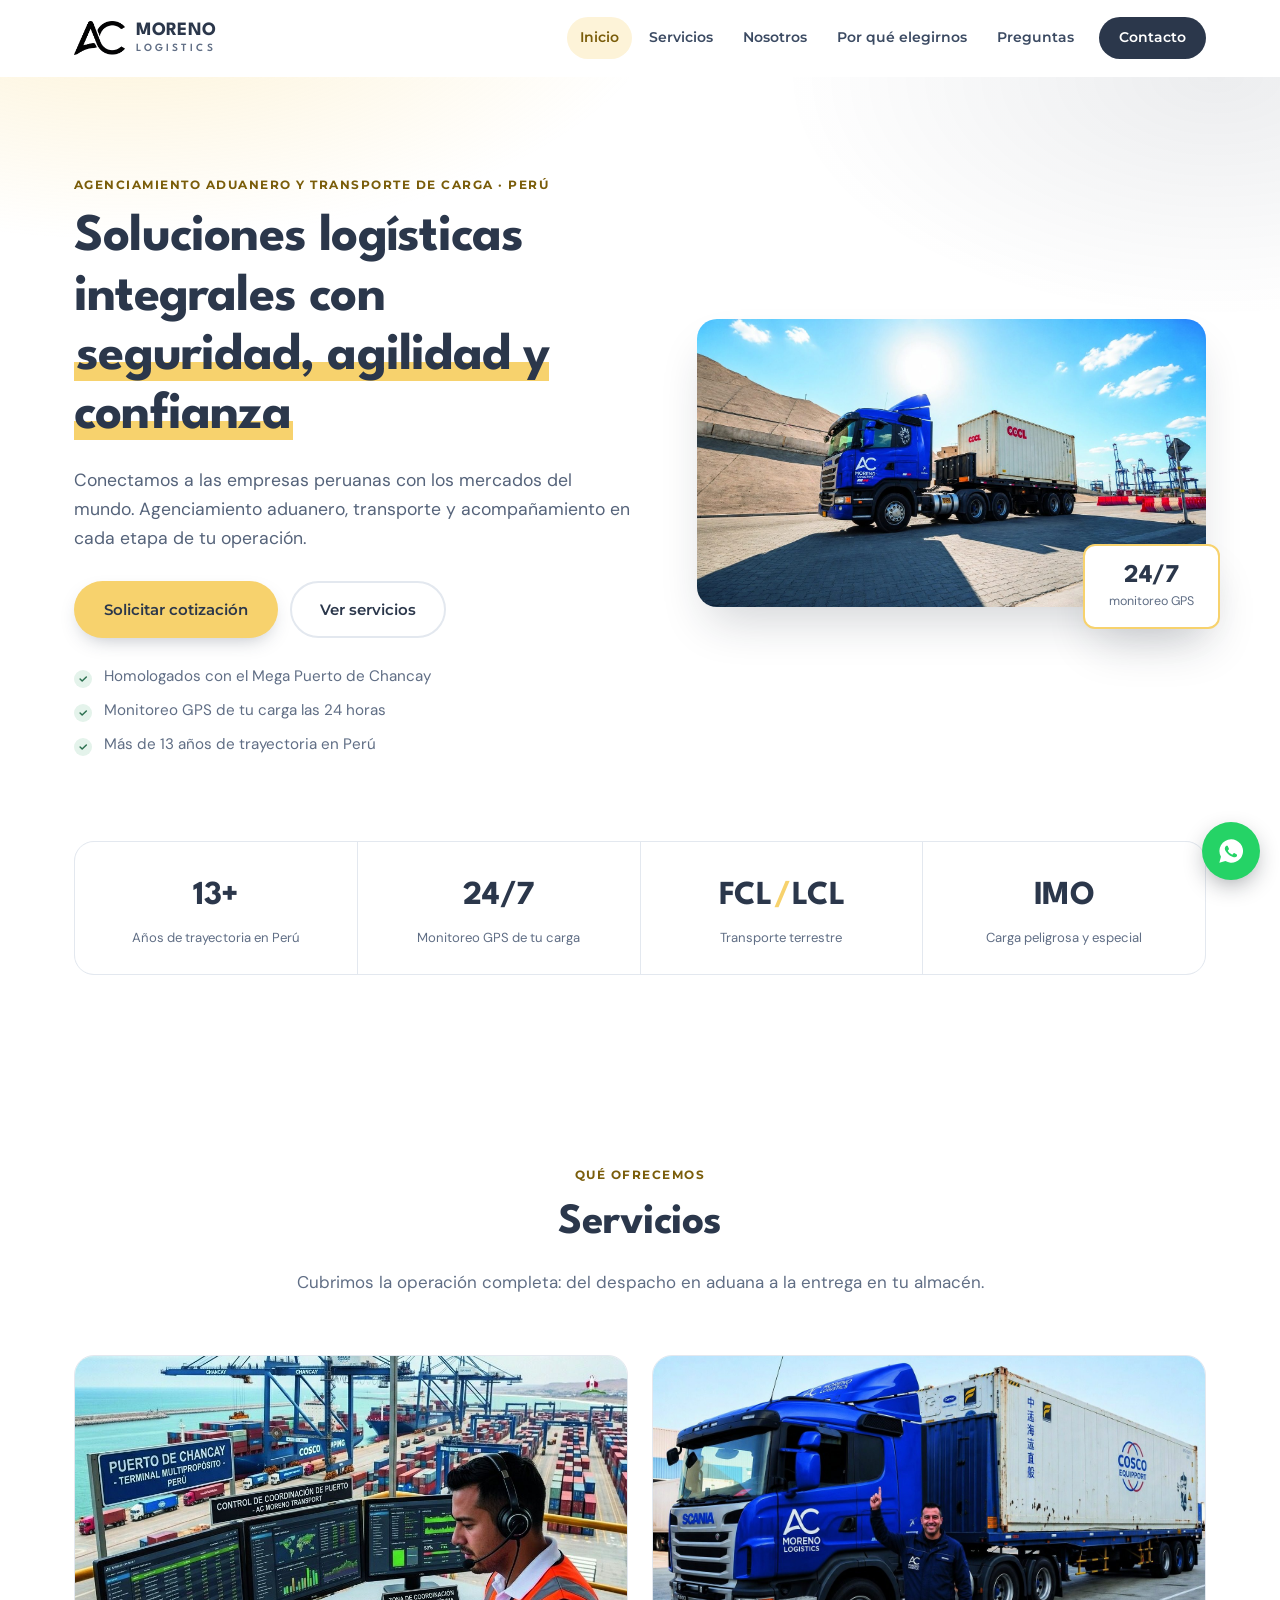
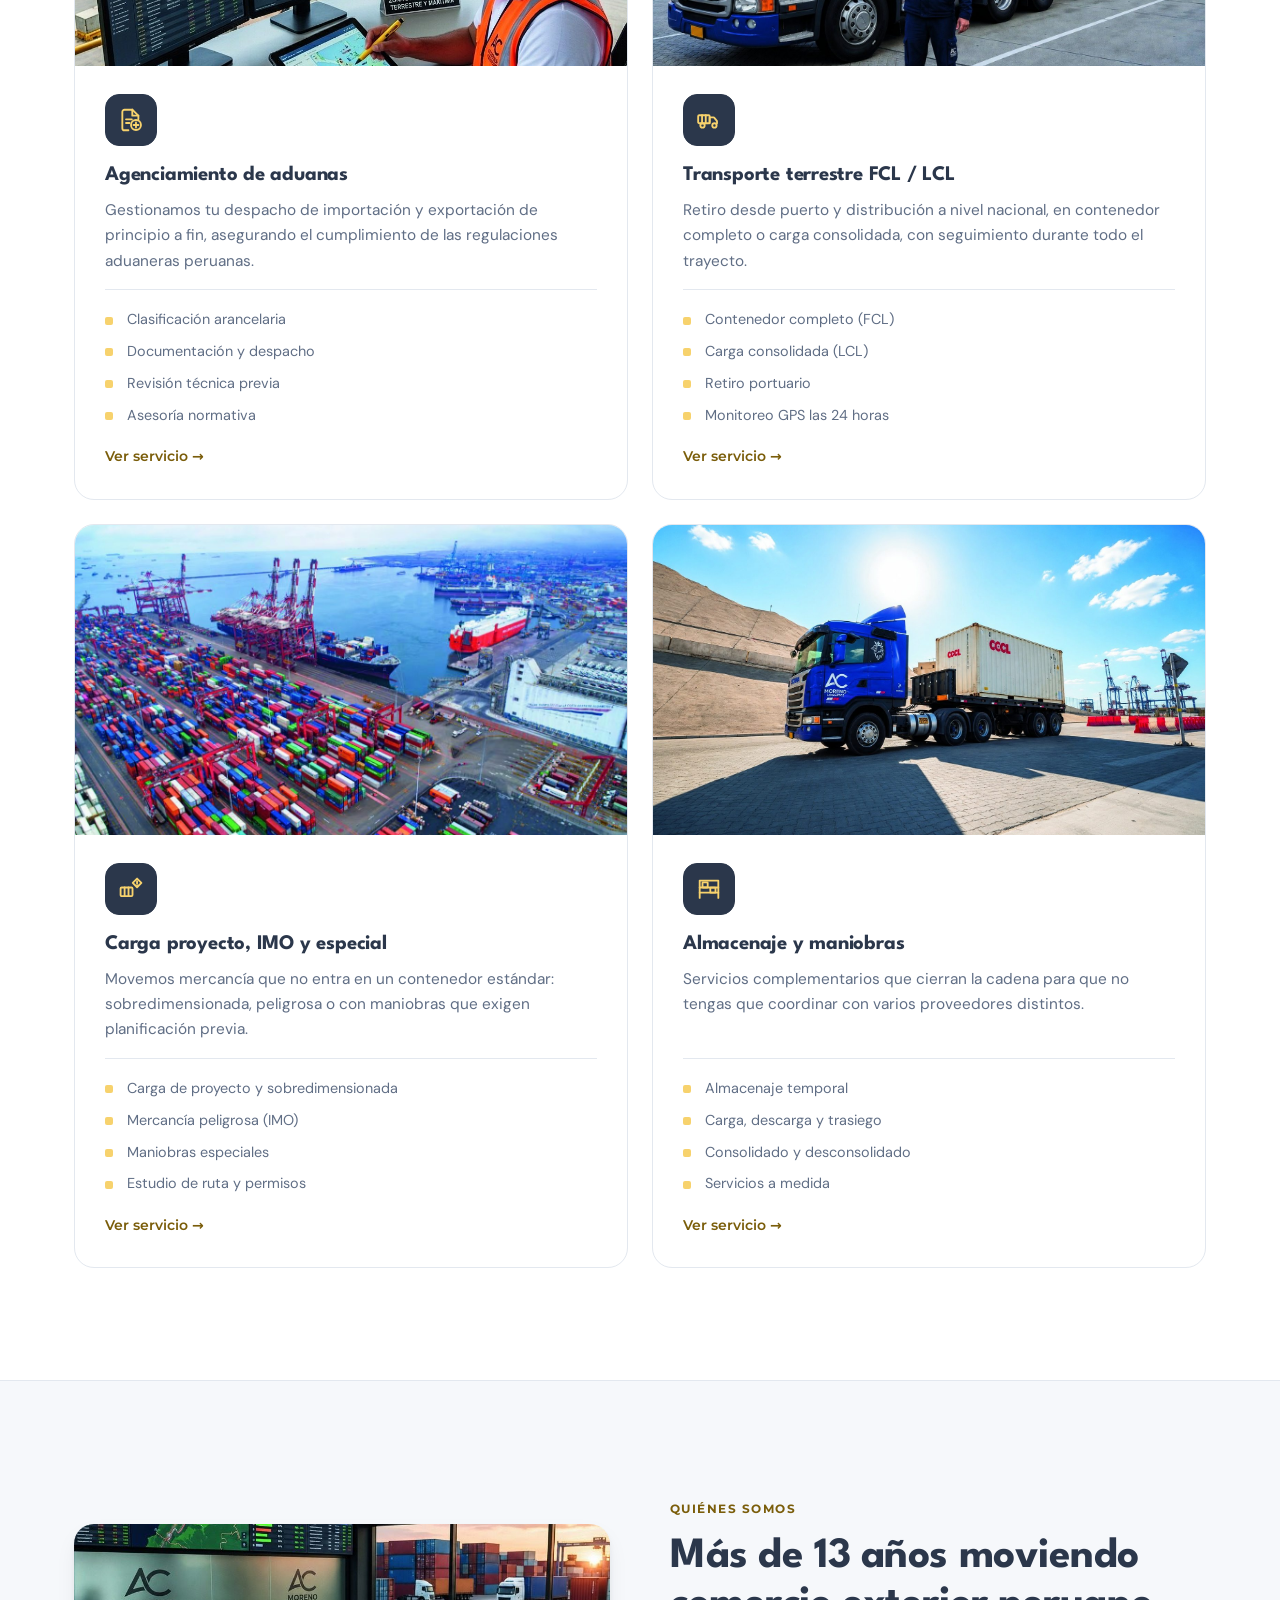
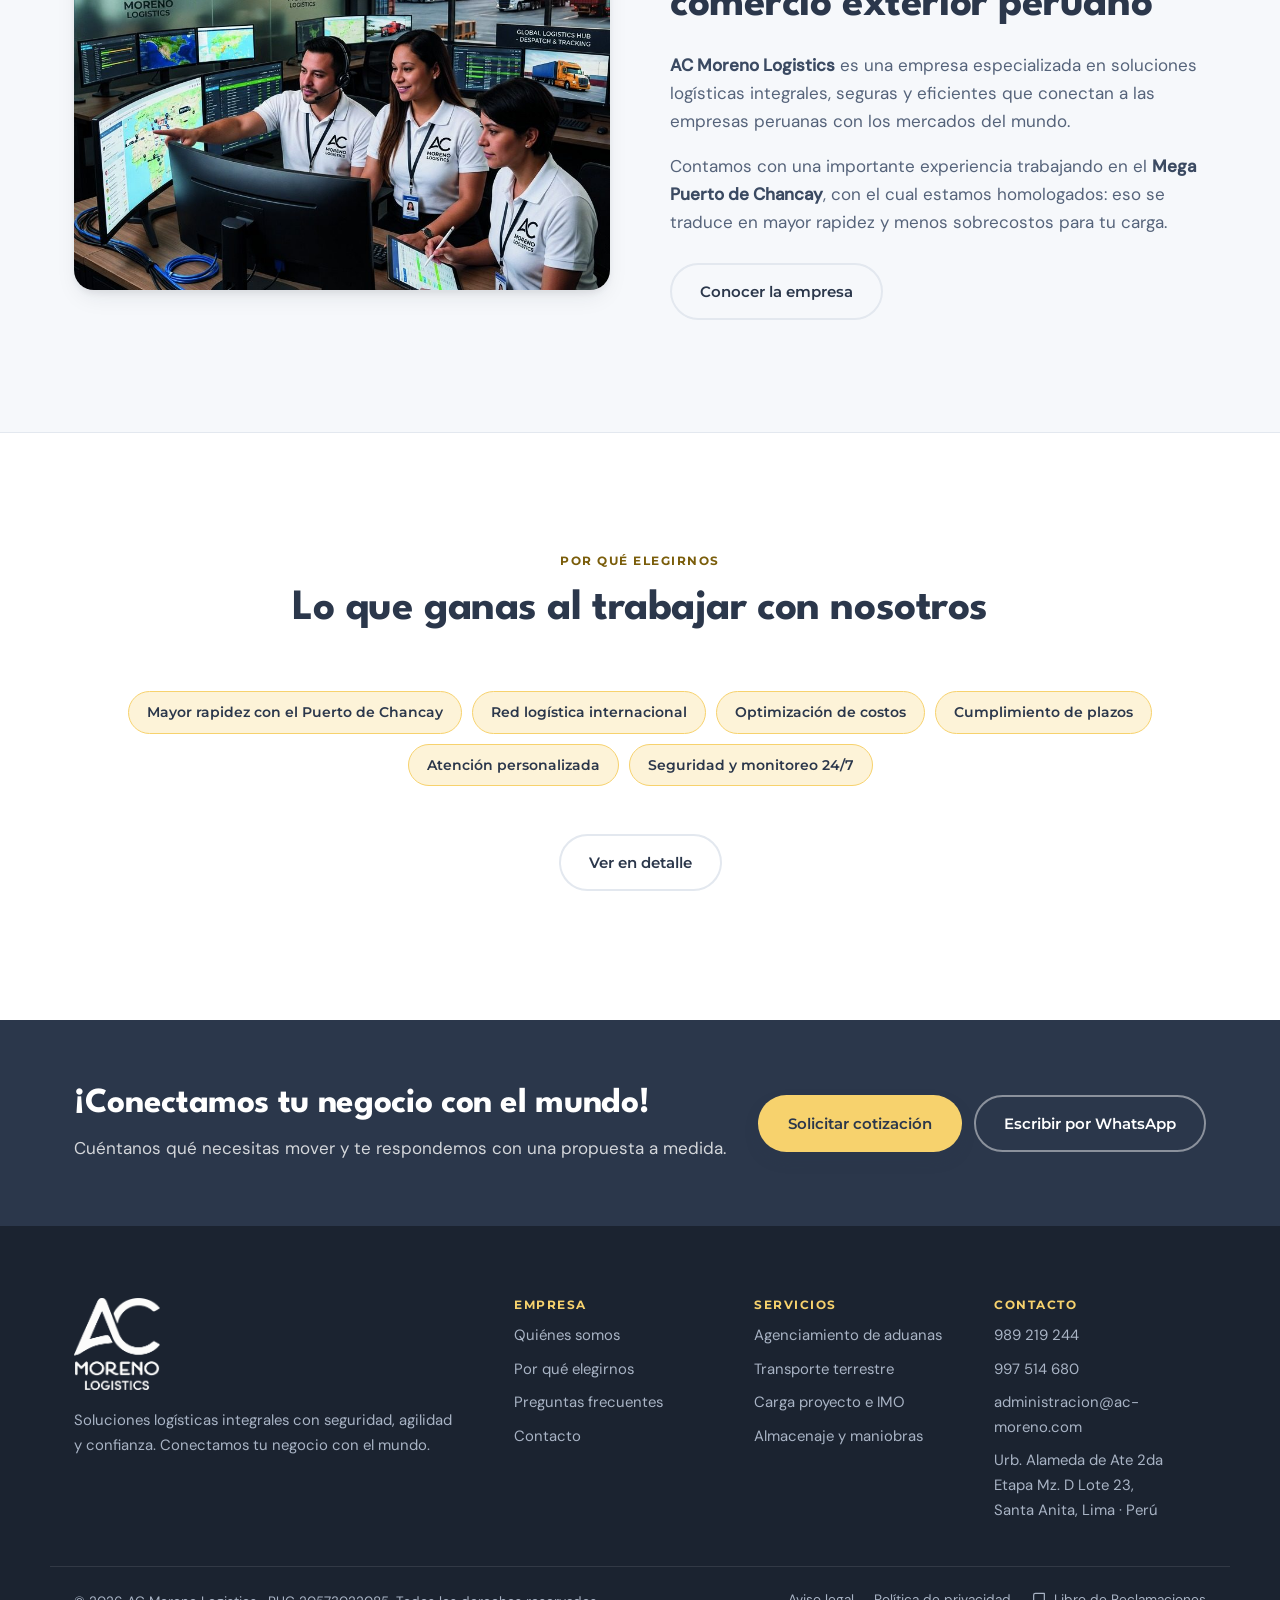
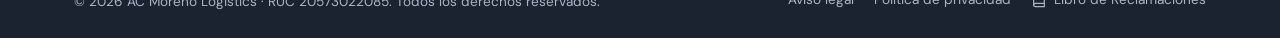
==== commit 2d5fb058: "Rediseñar los iconos con el vocabulario del sector Los iconos anteriores eran genéricos: un document" ====
--- a/index.html
+++ b/index.html
@@ -143,7 +143,7 @@
             </a>
             <div class="card__body">
               <div class="card__icon">
-                <svg viewBox="0 0 24 24" fill="none" stroke="currentColor" stroke-width="1.7" stroke-linecap="round" stroke-linejoin="round" aria-hidden="true"><path d="M14 2H6a2 2 0 0 0-2 2v16a2 2 0 0 0 2 2h12a2 2 0 0 0 2-2V8Z"/><path d="M14 2v6h6"/><path d="m9 15 2 2 4-4"/></svg>
+                <svg viewBox="0 0 24 24" fill="none" stroke="currentColor" stroke-width="1.7" stroke-linecap="round" stroke-linejoin="round" aria-hidden="true"><path d="M13.2 2.5H6a2 2 0 0 0-2 2v15a2 2 0 0 0 2 2h3.6"/><path d="M13.2 2.5 18.8 8v3.2"/><path d="M13.2 2.5V8h5.6"/><path d="M7.4 11.4h5.4M7.4 14.8h3.2"/><circle cx="16.6" cy="16.6" r="4.6"/><path d="M16.6 14.3v4.6M14.3 16.6h4.6"/></svg>
               </div>
               <h3 class="card__title"><a href="servicio-agenciamiento-de-aduanas.html">Agenciamiento de aduanas</a></h3>
               <p class="card__text">Gestionamos tu despacho de importación y exportación de principio a fin, asegurando el cumplimiento de las regulaciones aduaneras peruanas.</p>
@@ -162,7 +162,7 @@
             </a>
             <div class="card__body">
               <div class="card__icon">
-                <svg viewBox="0 0 24 24" fill="none" stroke="currentColor" stroke-width="1.7" stroke-linecap="round" stroke-linejoin="round" aria-hidden="true"><path d="M1 3h13v13H1zM14 8h4l3 3v5h-7z"/><circle cx="5.5" cy="18.5" r="2"/><circle cx="17.5" cy="18.5" r="2"/></svg>
+                <svg viewBox="0 0 24 24" fill="none" stroke="currentColor" stroke-width="1.7" stroke-linecap="round" stroke-linejoin="round" aria-hidden="true"><rect x="2" y="7.6" width="10.6" height="7.4" rx="1"/><path d="M5.6 7.6v7.4M9 7.6v7.4"/><path d="M12.6 15V9.6h3.6a1 1 0 0 1 .8.4l2.2 2.8a1 1 0 0 1 .2.6V15"/><circle cx="6" cy="17" r="2"/><circle cx="17" cy="17" r="2"/></svg>
               </div>
               <h3 class="card__title"><a href="servicio-transporte-terrestre.html">Transporte terrestre FCL / LCL</a></h3>
               <p class="card__text">Retiro desde puerto y distribución a nivel nacional, en contenedor completo o carga consolidada, con seguimiento durante todo el trayecto.</p>
@@ -181,7 +181,7 @@
             </a>
             <div class="card__body">
               <div class="card__icon">
-                <svg viewBox="0 0 24 24" fill="none" stroke="currentColor" stroke-width="1.7" stroke-linecap="round" stroke-linejoin="round" aria-hidden="true"><path d="M12 2 3 7v10l9 5 9-5V7Z"/><path d="m3 7 9 5 9-5M12 12v10"/></svg>
+                <svg viewBox="0 0 24 24" fill="none" stroke="currentColor" stroke-width="1.7" stroke-linecap="round" stroke-linejoin="round" aria-hidden="true"><rect x="2.4" y="10.6" width="11" height="8" rx="1"/><path d="M6.1 10.6v8M9.7 10.6v8"/><path d="M17.6 2.4 21.6 6.4l-4 4-4-4z"/><path d="M17.6 4.8v2.1M17.6 8.7h.01"/></svg>
               </div>
               <h3 class="card__title"><a href="servicio-carga-proyecto-imo.html">Carga proyecto, IMO y especial</a></h3>
               <p class="card__text">Movemos mercancía que no entra en un contenedor estándar: sobredimensionada, peligrosa o con maniobras que exigen planificación previa.</p>
@@ -200,7 +200,7 @@
             </a>
             <div class="card__body">
               <div class="card__icon">
-                <svg viewBox="0 0 24 24" fill="none" stroke="currentColor" stroke-width="1.7" stroke-linecap="round" stroke-linejoin="round" aria-hidden="true"><path d="M3 21V9l9-6 9 6v12"/><path d="M3 21h18"/><rect x="8" y="13" width="8" height="8"/></svg>
+                <svg viewBox="0 0 24 24" fill="none" stroke="currentColor" stroke-width="1.7" stroke-linecap="round" stroke-linejoin="round" aria-hidden="true"><path d="M3.4 20.2V4.2h17.2v16"/><path d="M3.4 10.6h17.2M3.4 15.4h17.2"/><rect x="6" y="5.9" width="4.8" height="4.7" rx=".4"/><rect x="13.2" y="10.7" width="4.8" height="4.7" rx=".4"/></svg>
               </div>
               <h3 class="card__title"><a href="servicio-almacenaje-y-maniobras.html">Almacenaje y maniobras</a></h3>
               <p class="card__text">Servicios complementarios que cierran la cadena para que no tengas que coordinar con varios proveedores distintos.</p>
--- a/assets/css/styles.css
+++ b/assets/css/styles.css
@@ -409,9 +409,9 @@
   width: 52px; height: 52px;
   margin-bottom: 18px;
   border-radius: 14px;
-  background: var(--gold-soft);
-  border: 1.5px solid var(--gold);
-  color: var(--navy);
+  background: var(--navy);
+  border: 1.5px solid var(--navy);
+  color: var(--gold);
 }
 .card__icon svg { width: 26px; height: 26px; }
 .card__title { font-size: 1.3rem; font-weight: 700; }
@@ -1249,7 +1249,8 @@
   .nav__link--cta.is-current { background: var(--gold); color: var(--navy); }
   .highlight { background: #10161F; }
   .cta-band { background: #141B26; }
-  .benefit__icon { background: var(--gold); color: var(--navy); }
+  .benefit__icon,
+  .card__icon { background: var(--gold); border-color: var(--gold); color: var(--navy); }
   .nav__link--cta:hover, .nav__link--cta.is-active { background: var(--btn-hover); color: var(--navy); }
   .nav__link.is-active { color: var(--gold); background: var(--gold-soft); }
   .btn--ghost { color: var(--ink); }
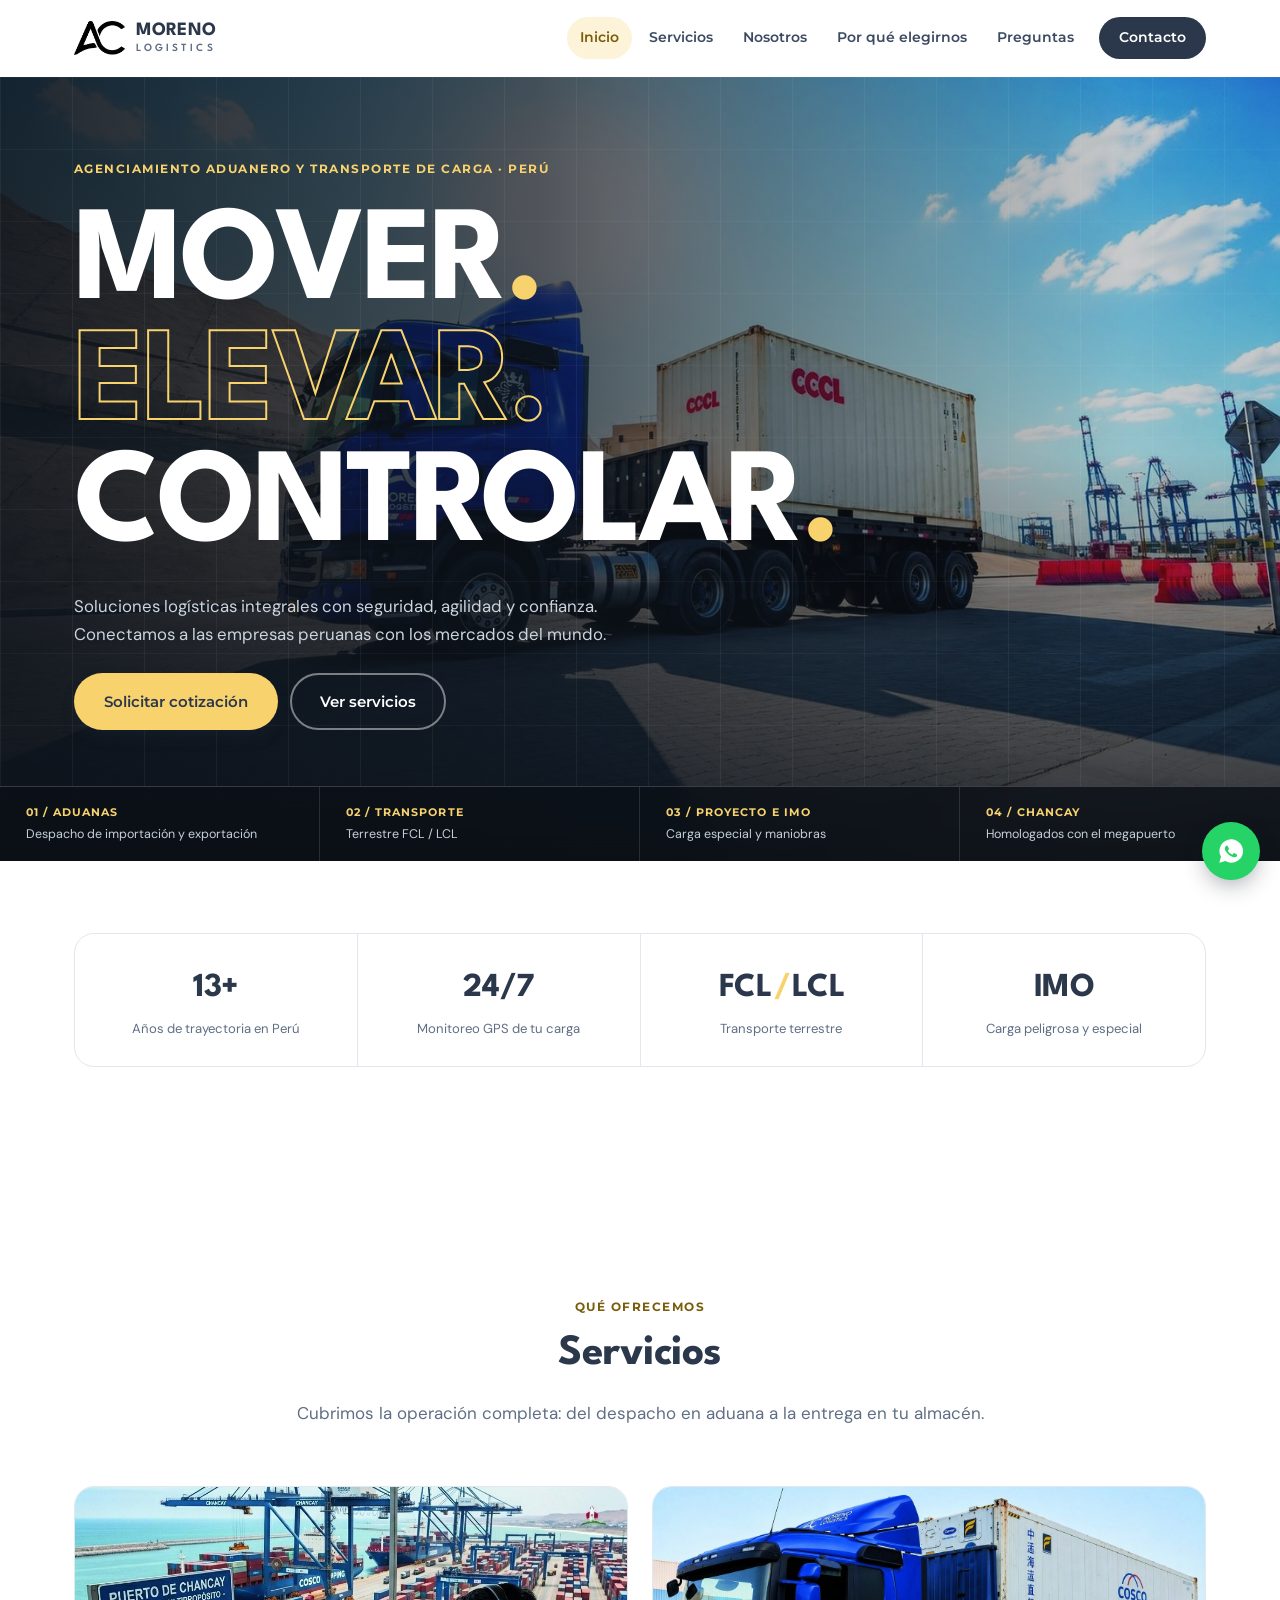
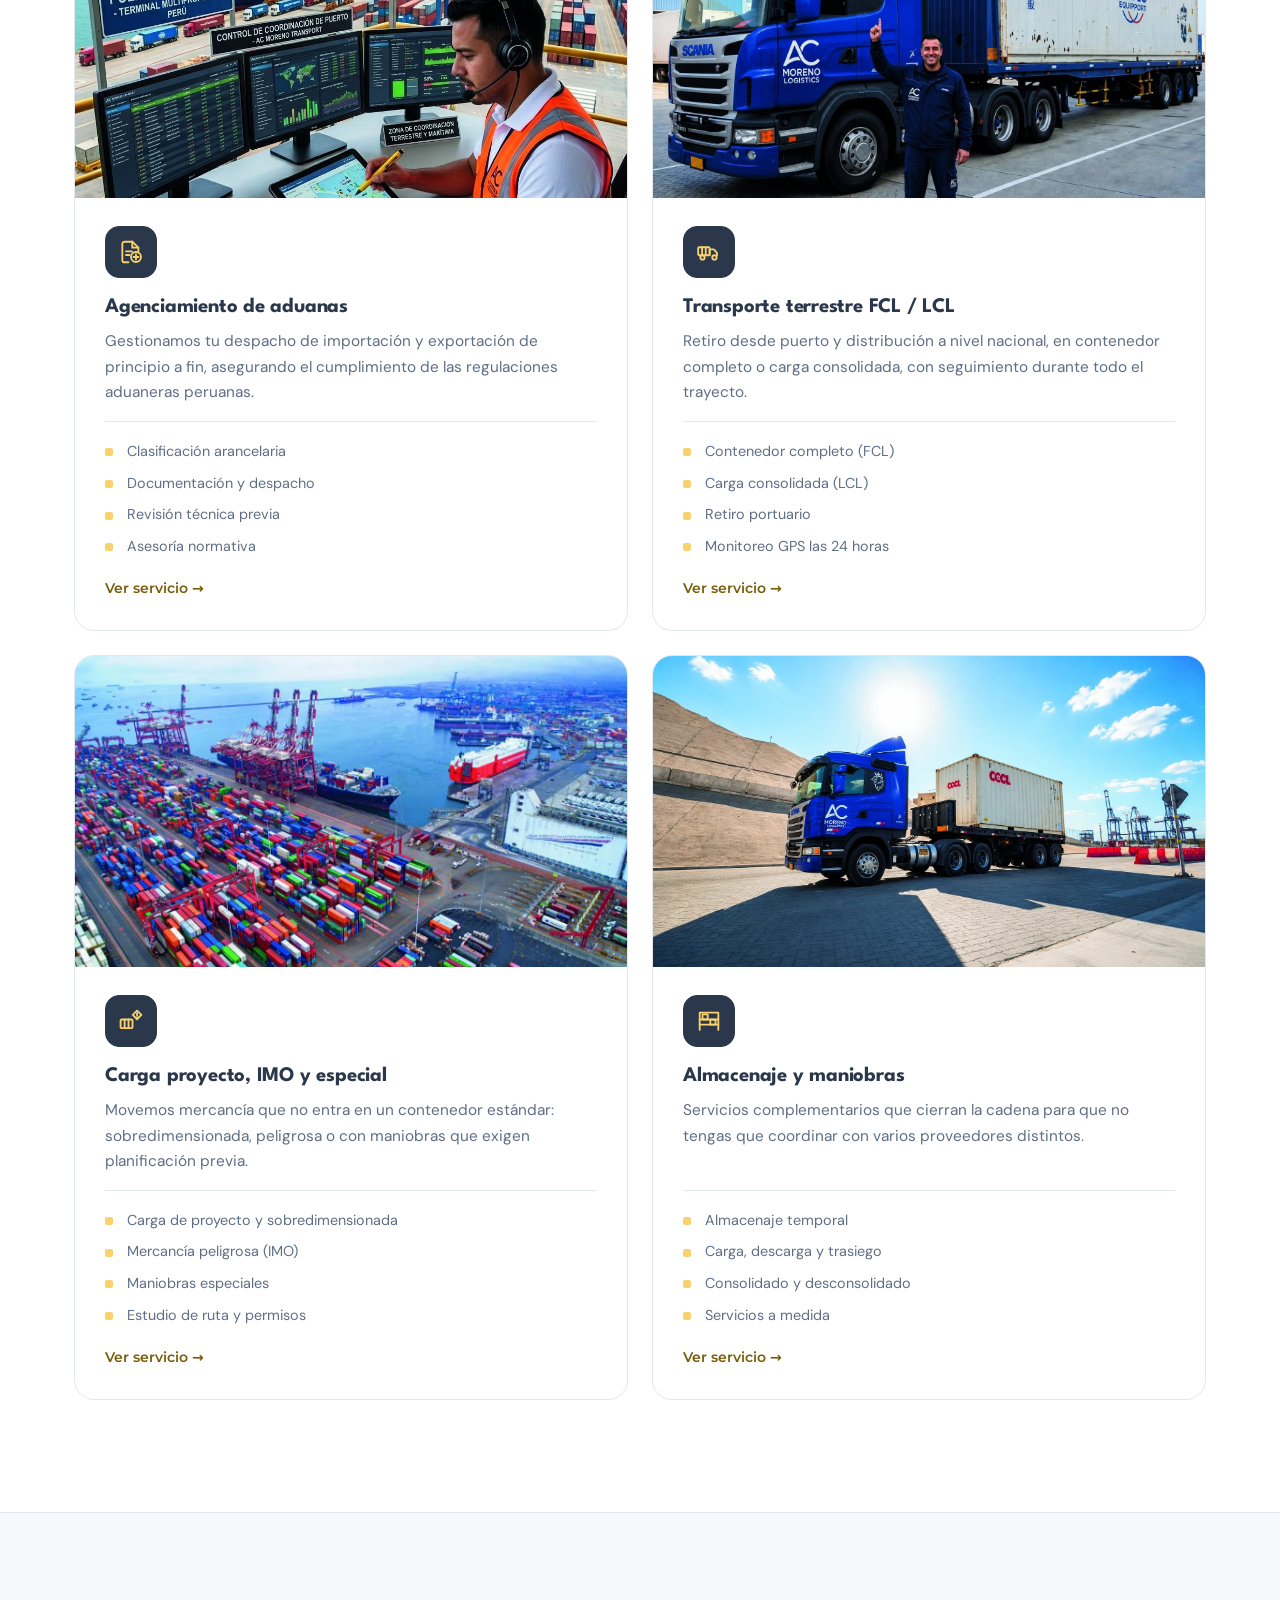
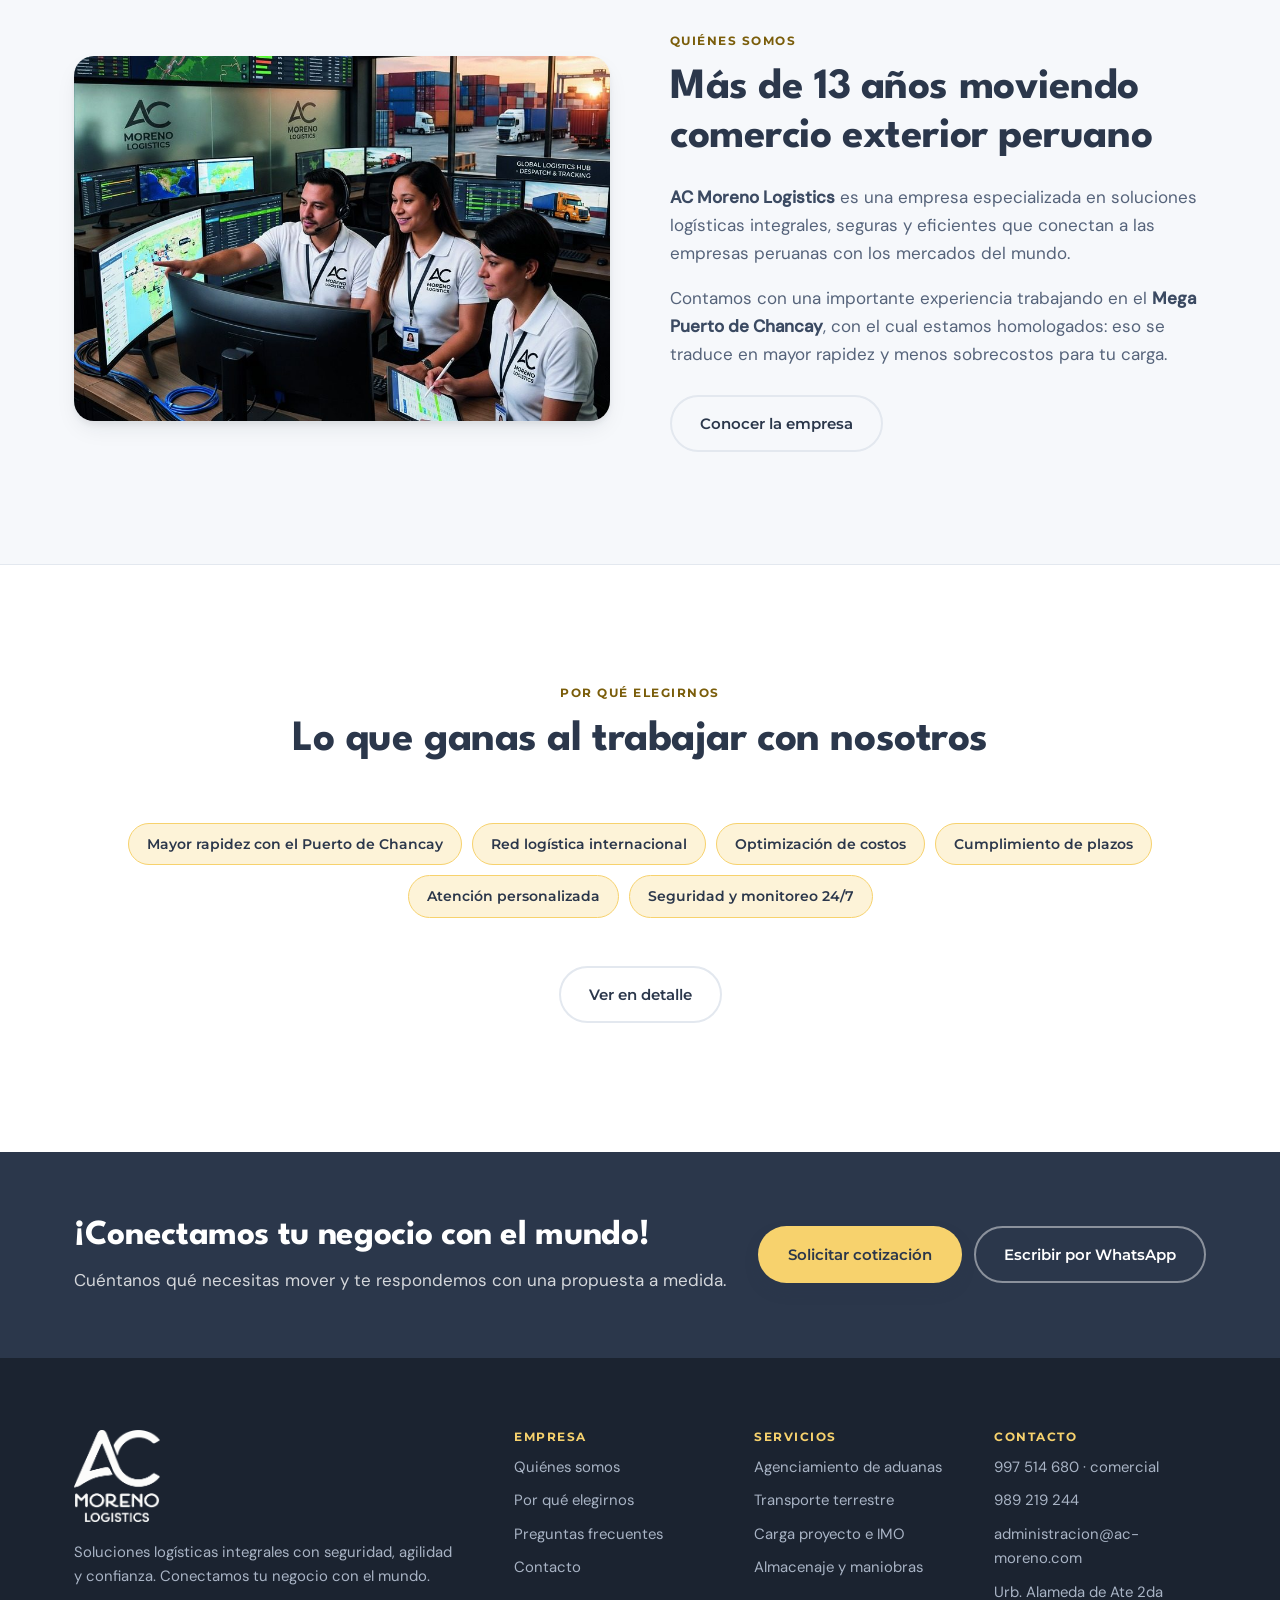
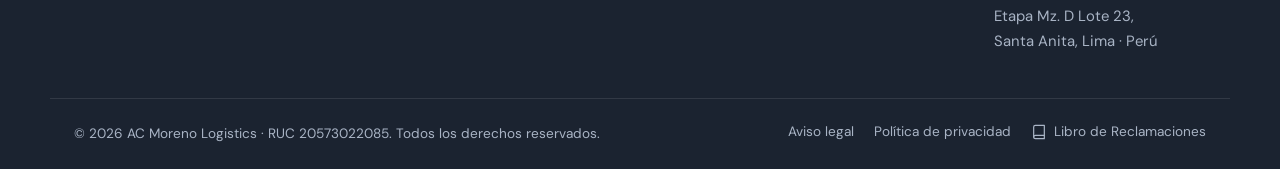
==== commit 56e0d7ae: "Rehacer la portada con los tres verbos y corregir el WhatsApp comercial Sustituye la portada del ini" ====
--- a/index.html
+++ b/index.html
@@ -73,38 +73,48 @@
 
   <main id="contenido">
 
-    <section class="hero">
-      <div class="container hero__inner">
-        <div class="hero__content reveal">
-          <p class="eyebrow">Agenciamiento aduanero y transporte de carga · Perú</p>
-          <h1 class="hero__title">Soluciones logísticas integrales con <mark>seguridad, agilidad y confianza</mark></h1>
-          <p class="hero__text">
-            Conectamos a las empresas peruanas con los mercados del mundo. Agenciamiento
-            aduanero, transporte y acompañamiento en cada etapa de tu operación.
-          </p>
-          <div class="hero__actions">
-            <a class="btn btn--primary" href="contacto.html">Solicitar cotización</a>
-            <a class="btn btn--ghost" href="servicios.html">Ver servicios</a>
-          </div>
-          <ul class="hero__points">
-            <li>Homologados con el Mega Puerto de Chancay</li>
-            <li>Monitoreo GPS de tu carga las 24 horas</li>
-            <li>Más de 13 años de trayectoria en Perú</li>
-          </ul>
-        </div>
-
-        <div class="hero__visual reveal">
-          <figure class="hero__figure">
-            <img src="assets/img/camion-contenedor-puerto.jpg" width="1600" height="905"
-                 alt="Unidad de AC Moreno Logistics con contenedor en zona portuaria">
-          </figure>
-          <div class="hero__badge">
-            <strong>24/7</strong>
-            <span>monitoreo GPS</span>
-          </div>
-        </div>
-      </div>
-
+    <!-- ============ PORTADA ============
+      El medio de fondo es una fotografía. Para poner vídeo, sustituye la
+      etiqueta <img> por:
+        <video class="portada__media" autoplay muted loop playsinline
+               preload="metadata" poster="assets/img/camion-contenedor-puerto.jpg">
+          <source src="assets/video/portada.mp4" type="video/mp4">
+        </video>
+      El vídeo DEBE llevar muted y playsinline o los móviles no lo reproducen.
+      Conviene un bucle corto (6-10 s) y bien comprimido: aquí lo descarga
+      cada visitante, muchos con datos móviles.                              -->
+    <section class="portada">
+      <img class="portada__media" src="assets/img/camion-contenedor-puerto.jpg"
+           width="1600" height="905" fetchpriority="high"
+           alt="Unidad de AC Moreno Logistics con contenedor en zona portuaria">
+      <div class="portada__rejilla" aria-hidden="true"></div>
+
+      <div class="container portada__inner">
+        <p class="eyebrow eyebrow--claro">Agenciamiento aduanero y transporte de carga · Perú</p>
+        <h1 class="verbos">
+          <span>Mover<i>.</i></span>
+          <span class="verbos__hueco">Elevar.</span>
+          <span>Controlar<i>.</i></span>
+        </h1>
+        <p class="portada__texto">
+          Soluciones logísticas integrales con seguridad, agilidad y confianza.
+          Conectamos a las empresas peruanas con los mercados del mundo.
+        </p>
+        <div class="portada__acciones">
+          <a class="btn btn--primary" href="contacto.html">Solicitar cotización</a>
+          <a class="btn btn--outline" href="servicios.html">Ver servicios</a>
+        </div>
+      </div>
+
+      <ul class="franja-frentes">
+        <li><strong>01 / Aduanas</strong><span>Despacho de importación y exportación</span></li>
+        <li><strong>02 / Transporte</strong><span>Terrestre FCL / LCL</span></li>
+        <li><strong>03 / Proyecto e IMO</strong><span>Carga especial y maniobras</span></li>
+        <li><strong>04 / Chancay</strong><span>Homologados con el megapuerto</span></li>
+      </ul>
+    </section>
+
+    <section class="section section--datos">
       <div class="container">
         <dl class="stats reveal">
           <div class="stat">
@@ -267,7 +277,7 @@
         </div>
         <div class="cta-band__actions">
           <a class="btn btn--primary" href="contacto.html">Solicitar cotización</a>
-          <a class="btn btn--outline" href="https://wa.me/51989219244" target="_blank" rel="noopener">Escribir por WhatsApp</a>
+          <a class="btn btn--outline" href="https://wa.me/51997514680" target="_blank" rel="noopener">Escribir por WhatsApp</a>
         </div>
       </div>
     </section>
@@ -307,8 +317,8 @@
         <div>
           <h2>Contacto</h2>
           <ul>
+            <li><a href="tel:+51997514680">997 514 680</a> &middot; comercial</li>
             <li><a href="tel:+51989219244">989 219 244</a></li>
-            <li><a href="tel:+51997514680">997 514 680</a></li>
             <li><a href="mailto:administracion@ac-moreno.com">administracion@ac-moreno.com</a></li>
             <li>Urb. Alameda de Ate 2da Etapa Mz. D Lote 23,<br>Santa Anita, Lima · Perú</li>
           </ul>
@@ -336,7 +346,7 @@
   </footer>
 
   <!-- Botón flotante de WhatsApp -->
-  <a class="wa-float" href="https://wa.me/51989219244" target="_blank" rel="noopener"
+  <a class="wa-float" href="https://wa.me/51997514680" target="_blank" rel="noopener"
      aria-label="Escribirnos por WhatsApp">
     <svg viewBox="0 0 24 24" fill="currentColor" aria-hidden="true"><path d="M12 2a10 10 0 0 0-8.6 15L2 22l5.2-1.4A10 10 0 1 0 12 2Zm5.3 14.1c-.2.6-1.3 1.2-1.8 1.2-.5.1-1 .1-1.7-.1-.4-.1-.9-.3-1.5-.6-2.7-1.2-4.4-3.9-4.6-4.1-.1-.2-1-1.4-1-2.6 0-1.2.6-1.8.9-2 .2-.3.5-.3.7-.3h.5c.2 0 .4 0 .6.5l.8 1.9c.1.1.1.3 0 .5l-.3.5-.4.4c-.1.1-.3.3-.1.6.1.3.6 1.1 1.4 1.8 1 .8 1.7 1.1 2 1.2.3.1.4.1.6-.1l.8-1c.2-.2.4-.2.6-.1l1.8.9c.2.1.4.2.5.3.1.2.1.6-.1 1.1Z"/></svg>
     <span class="wa-float__label">¿Cómo podemos ayudarte?</span>
--- a/assets/css/styles.css
+++ b/assets/css/styles.css
@@ -264,94 +264,115 @@
 .nav-toggle.is-open .nav-toggle__bar:nth-child(2) { opacity: 0; }
 .nav-toggle.is-open .nav-toggle__bar:nth-child(3) { transform: translateY(-7px) rotate(-45deg); }
 
-/* ---------- 4. Inicio (hero) ---------- */
-.hero {
+/* ---------- 4. Portada del inicio ---------- */
+.portada {
   position: relative;
-  padding: clamp(56px, 8vw, 92px) 0 clamp(48px, 6vw, 72px);
-  background:
-    radial-gradient(880px 420px at 10% -10%, rgba(247, 210, 109, .30), transparent 62%),
-    radial-gradient(720px 400px at 95% 0%, rgba(43, 55, 75, .09), transparent 60%),
-    var(--bg);
+  isolation: isolate;
   overflow: hidden;
-}
-
-.hero__inner {
-  display: grid;
-  grid-template-columns: 1.05fr .95fr;
-  gap: clamp(32px, 5vw, 60px);
-  align-items: center;
-}
-
-.hero__title {
-  font-size: clamp(2.1rem, 4.6vw, 3.3rem);
-  font-weight: 700;
-  letter-spacing: -.015em;
-  margin-bottom: .4em;
-}
-.hero__text { font-size: 1.1rem; max-width: 52ch; }
-
-.hero__actions { display: flex; flex-wrap: wrap; gap: 12px; margin: 28px 0 26px; }
-
-.hero__points { display: grid; gap: 9px; }
-.hero__points li {
-  position: relative;
-  padding-left: 30px;
-  font-size: .95rem;
-  color: var(--text-soft);
-}
-.hero__points li::before {
+  min-height: min(760px, 92svh);
+  display: flex;
+  flex-direction: column;
+  justify-content: flex-end;
+  background: var(--navy-deep);
+}
+.portada__media {
+  position: absolute;
+  inset: 0;
+  z-index: -3;
+  width: 100%; height: 100%;
+  object-fit: cover;
+}
+/* Velo doble: sin él el texto blanco no se sostiene sobre la foto */
+.portada::after {
   content: "";
   position: absolute;
-  left: 0; top: .38em;
-  width: 18px; height: 18px;
-  border-radius: 50%;
-  background: var(--green-soft);
-}
-.hero__points li::after {
-  content: "";
+  inset: 0;
+  z-index: -2;
+  background:
+    linear-gradient(90deg, rgba(13,19,27,.91) 0%, rgba(13,19,27,.72) 42%, rgba(13,19,27,.22) 88%),
+    linear-gradient(0deg, rgba(13,19,27,.87), transparent 52%);
+}
+.portada__rejilla {
   position: absolute;
-  left: 4px; top: calc(.38em + 4px);
-  width: 10px; height: 10px;
-  background-color: var(--green-ink);
-  --check: url("data:image/svg+xml,%3Csvg xmlns='http://www.w3.org/2000/svg' viewBox='0 0 24 24' fill='none' stroke='%23000' stroke-width='3.5' stroke-linecap='round' stroke-linejoin='round'%3E%3Cpath d='m5 12 5 5L20 7'/%3E%3C/svg%3E");
-  -webkit-mask: var(--check) center / contain no-repeat;
-          mask: var(--check) center / contain no-repeat;
-}
-
-/* Fotografía del inicio, con la insignia de monitoreo superpuesta */
-.hero__visual { position: relative; }
-.hero__figure {
-  margin: 0;
-  border-radius: var(--radius-lg);
-  overflow: hidden;
-  box-shadow: var(--shadow-lg);
-}
-.hero__figure img { width: 100%; height: auto; }
-.hero__badge {
-  position: absolute;
-  right: -14px; bottom: -22px;
-  display: grid;
-  padding: 16px 24px;
-  text-align: center;
-  background: var(--bg);
-  border: 2px solid var(--gold);
-  border-radius: var(--radius);
-  box-shadow: var(--shadow-lg);
-}
-.hero__badge strong {
+  inset: 0;
+  z-index: -1;
+  background:
+    linear-gradient(90deg, rgba(255,255,255,.05) 1px, transparent 1px),
+    linear-gradient(rgba(255,255,255,.035) 1px, transparent 1px);
+  background-size: 72px 72px;
+}
+.portada__inner { padding-block: clamp(40px, 6vw, 76px) 0; }
+
+.eyebrow--claro { color: var(--gold); }
+
+/* Los tres verbos. El central va en hueco para que el bloque respire. */
+.verbos {
   font-family: var(--font-display);
-  font-size: 1.6rem;
-  color: var(--ink);
-  line-height: 1.1;
-}
-.hero__badge span { font-size: .78rem; color: var(--text-soft); }
+  font-weight: 700;
+  text-transform: uppercase;
+  font-size: clamp(3.2rem, 10.5vw, 8.5rem);
+  line-height: .9;
+  letter-spacing: -.03em;
+  color: #FFFFFF;
+  margin: 14px 0 24px;
+}
+.verbos span { display: block; }
+.verbos i { font-style: normal; color: var(--gold); }
+.verbos__hueco {
+  color: transparent;
+  -webkit-text-stroke: 2px var(--gold);
+}
+/* Si el navegador no soporta el trazo de texto, el verbo se vería invisible */
+@supports not (-webkit-text-stroke: 2px red) {
+  .verbos__hueco { color: var(--gold); }
+}
+
+.portada__texto {
+  max-width: 56ch;
+  margin: 0 0 24px;
+  color: #CCD5DE;
+  font-size: 1.05rem;
+}
+.portada__acciones {
+  display: flex;
+  flex-wrap: wrap;
+  gap: 12px;
+  margin-bottom: clamp(36px, 5vw, 56px);
+}
+
+/* Los cuatro frentes de servicio, al pie de la portada */
+.franja-frentes {
+  display: grid;
+  grid-template-columns: repeat(4, 1fr);
+  background: rgba(11, 16, 22, .82);
+  backdrop-filter: blur(12px);
+  border-top: 1px solid rgba(255, 255, 255, .18);
+}
+.franja-frentes li {
+  padding: 16px 26px;
+  border-right: 1px solid rgba(255, 255, 255, .12);
+}
+.franja-frentes li:last-child { border-right: 0; }
+.franja-frentes strong {
+  display: block;
+  font-family: var(--font-ui);
+  font-size: .7rem;
+  font-weight: 700;
+  letter-spacing: .1em;
+  text-transform: uppercase;
+  color: var(--gold);
+  margin-bottom: 3px;
+}
+.franja-frentes span { display: block; font-size: .78rem; color: #C6CFD7; }
+
+.section--datos { padding-top: clamp(48px, 6vw, 72px); }
 
 /* Barra de datos */
 .stats {
   display: grid;
   grid-template-columns: repeat(4, 1fr);
   gap: 1px;
-  margin: clamp(56px, 7vw, 84px) 0 0;
+  margin: 0;
   padding: 0;
   background: var(--line);
   border: 1px solid var(--line);
@@ -613,6 +634,19 @@
   color: var(--navy);
 }
 .contact__icon svg { width: 19px; height: 19px; }
+.contact__tels a { display: inline-block; }
+.contact__wa {
+  margin-left: 8px;
+  padding: 2px 9px;
+  border-radius: 999px;
+  background: var(--green-soft);
+  border: 1px solid var(--green);
+  font-family: var(--font-ui);
+  font-size: .72rem;
+  font-weight: 600;
+  color: var(--green-ink);
+}
+.contact__wa:hover { background: #D3EBDF; color: var(--green-ink); }
 
 .whatsapp {
   display: inline-flex;
@@ -1096,10 +1130,14 @@
 }
 
 @media (max-width: 1000px) {
-  .hero__inner { grid-template-columns: 1fr; }
-  .hero__visual { max-width: 520px; margin-top: 8px; }
   .about, .contact, .split { grid-template-columns: 1fr; }
   .split__media { order: -1; }
+}
+
+@media (max-width: 860px) {
+  .franja-frentes { grid-template-columns: 1fr 1fr; }
+  .franja-frentes li:nth-child(2) { border-right: 0; }
+  .franja-frentes li:nth-child(-n+2) { border-bottom: 1px solid rgba(255,255,255,.12); }
 }
 
 @media (max-width: 880px) {
@@ -1174,20 +1212,14 @@
   .libro__empresa dl > div { grid-template-columns: 1fr; gap: 2px; }
   .libro__cabecera { flex-direction: column; align-items: flex-start; gap: 14px; }
   .footer__nav { grid-template-columns: 1fr; }
-  .hero__actions .btn, .cta-band__actions .btn { flex: 1 1 100%; }
+  .portada__acciones .btn, .cta-band__actions .btn { flex: 1 1 100%; }
+  .portada { min-height: 0; }
+  .franja-frentes { grid-template-columns: 1fr; }
+  .franja-frentes li { border-right: 0; border-bottom: 1px solid rgba(255,255,255,.12); }
+  .franja-frentes li:last-child { border-bottom: 0; }
+  .verbos { font-size: clamp(2.9rem, 15vw, 5rem); }
   .brand__mark { height: 30px; }
   .brand__name strong { font-size: 1.05rem; }
-  /* La insignia pasa a ir debajo de la foto para no taparla */
-  .hero__badge {
-    position: static;
-    display: flex;
-    align-items: baseline;
-    justify-content: center;
-    gap: 8px;
-    width: fit-content;
-    margin: 14px 0 0 auto;
-    padding: 10px 18px;
-  }
   .benefit { flex-direction: column; gap: 14px; }
   .servicio__lado { grid-template-columns: 1fr; }
   .wa-float { right: 14px; bottom: 14px; padding: 13px; }
@@ -1231,14 +1263,9 @@
   .header { background: rgba(27, 35, 48, .88); }
   .header .brand__mark { filter: invert(1); }
   .brand { color: var(--ink); }
-  .hero { background:
-    radial-gradient(880px 420px at 10% -10%, rgba(247, 210, 109, .12), transparent 62%),
-    radial-gradient(720px 400px at 95% 0%, rgba(247, 210, 109, .05), transparent 60%),
-    var(--bg); }
   .card, .benefit, .badge, .form, .faq__item, .stat, .chips li, .lado-card, .nota { background: var(--bg-alt); }
   .libro__empresa { background: #243044; }
   .nota--info { background: var(--gold-soft); border-color: var(--gold); }
-  .hero__badge { background: #243044; }
   .lado-card--cta { background: #243044; }
   .lado-card--dato { background: var(--gold); border-color: var(--gold); }
   .lado-card--dato strong { color: var(--navy); }
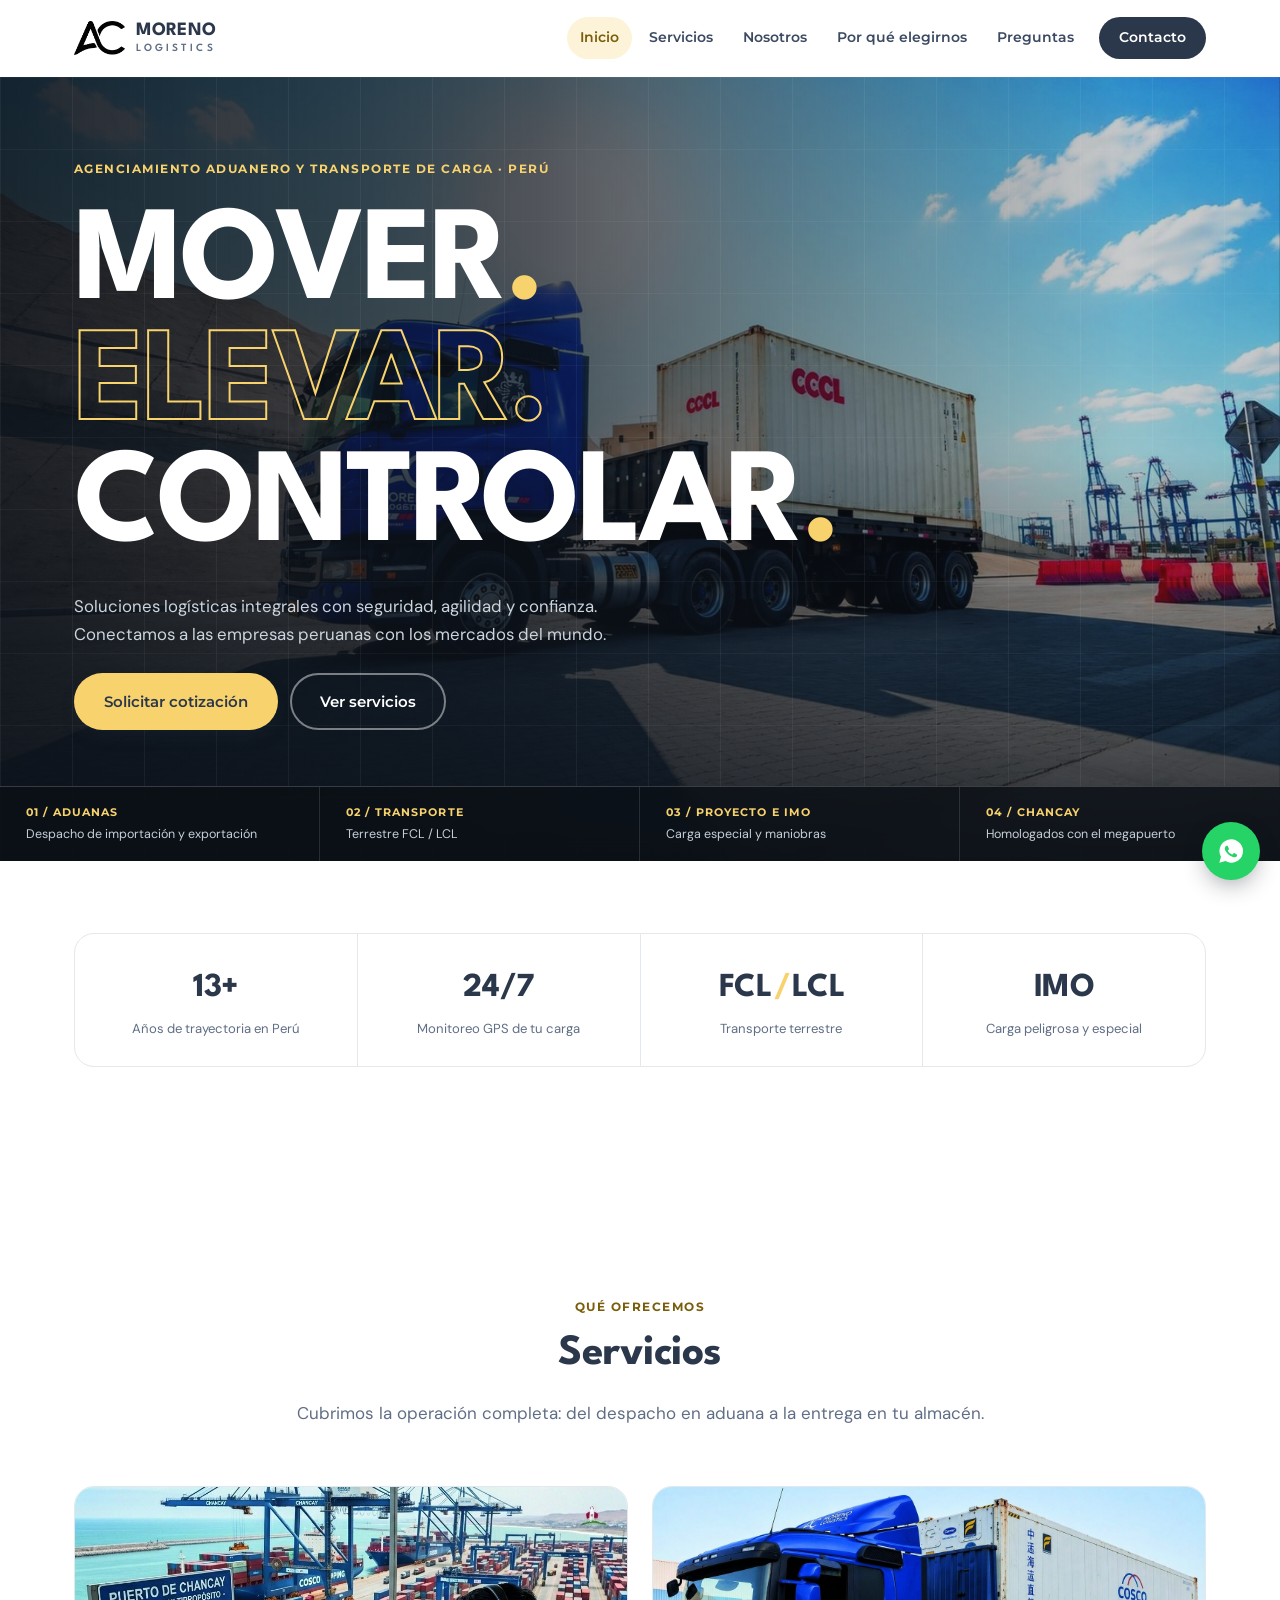
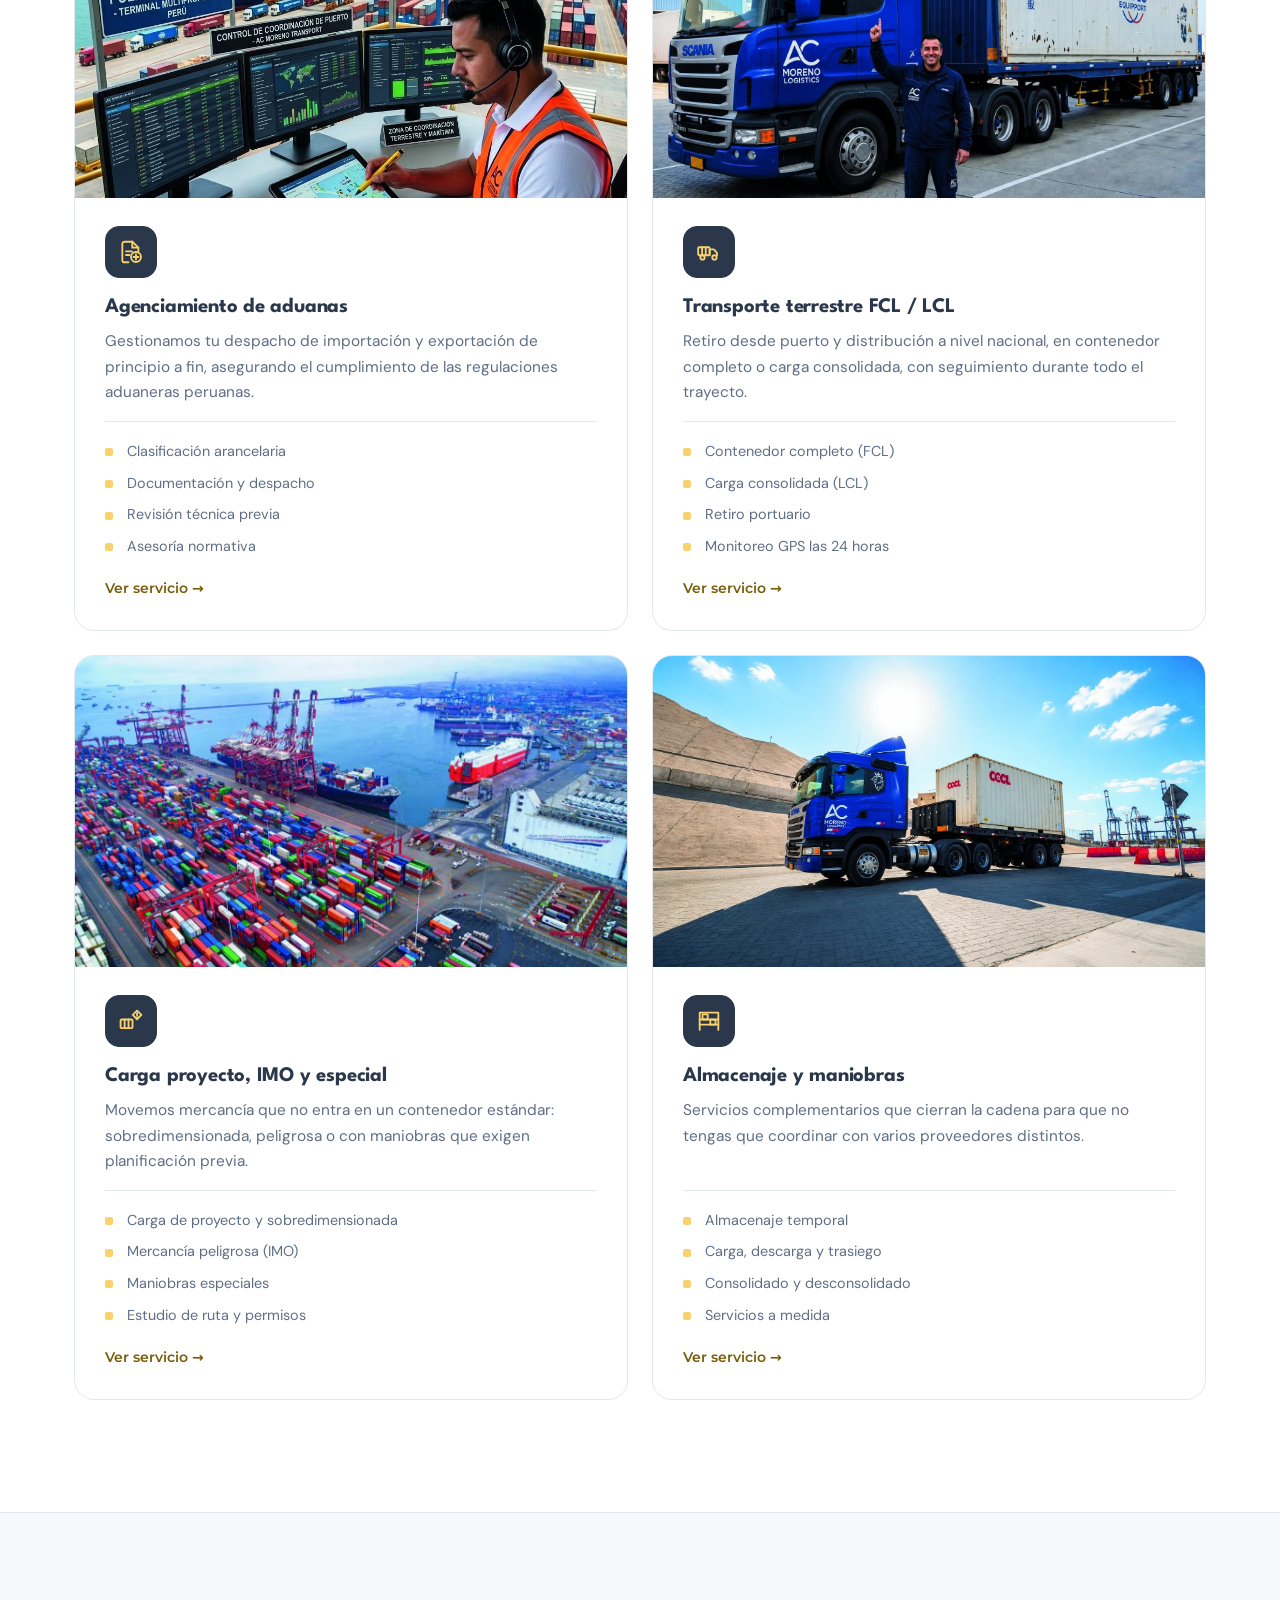
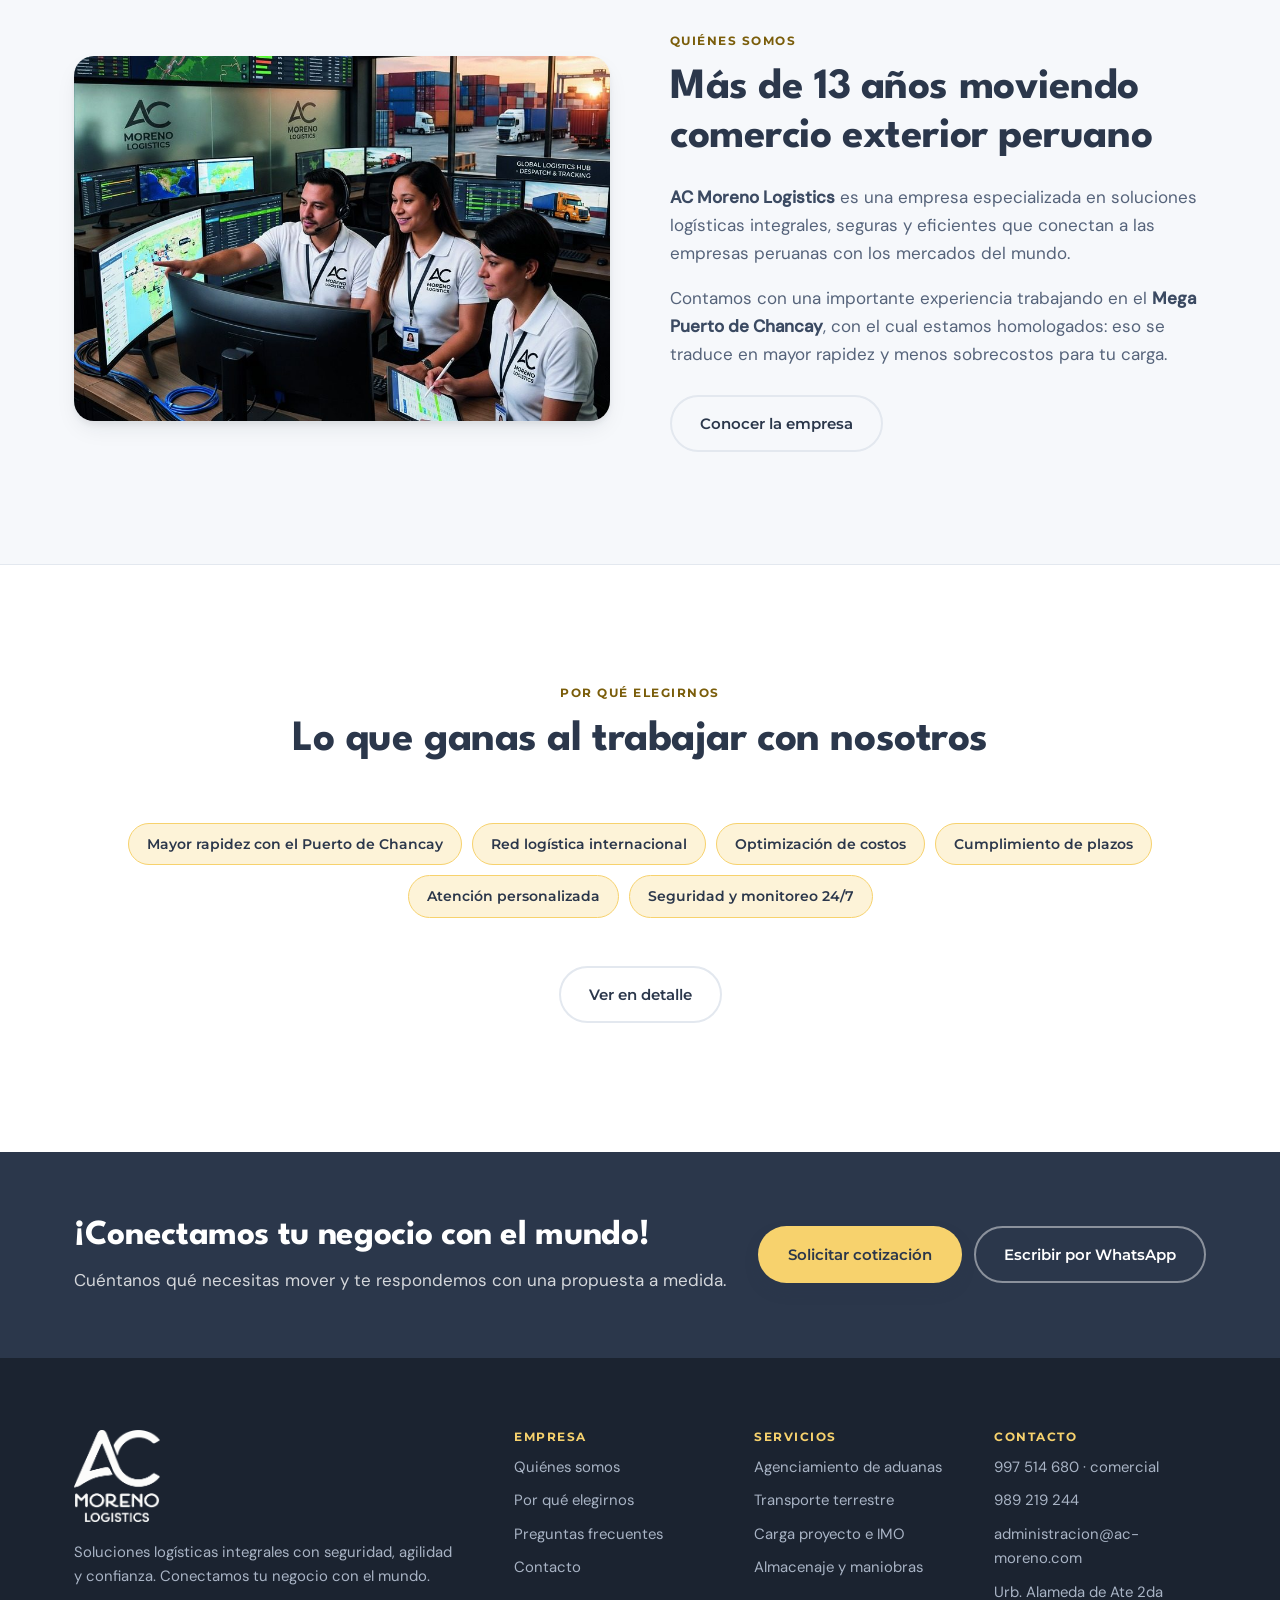
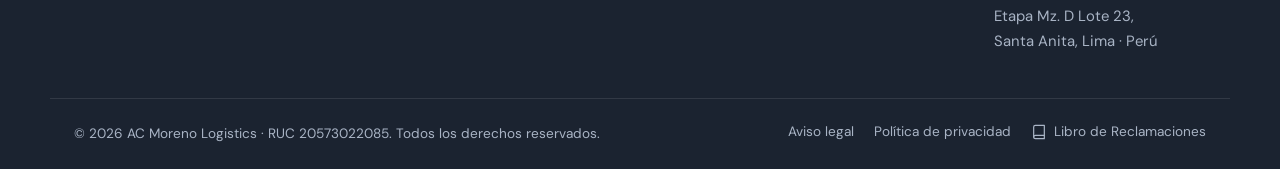
==== commit edcfee3a: "Ofrecer las dos líneas comerciales en el botón de WhatsApp El botón flotante llevaba a un solo númer" ====
--- a/index.html
+++ b/index.html
@@ -345,12 +345,22 @@
     </div>
   </footer>
 
-  <!-- Botón flotante de WhatsApp -->
-  <a class="wa-float" href="https://wa.me/51997514680" target="_blank" rel="noopener"
-     aria-label="Escribirnos por WhatsApp">
-    <svg viewBox="0 0 24 24" fill="currentColor" aria-hidden="true"><path d="M12 2a10 10 0 0 0-8.6 15L2 22l5.2-1.4A10 10 0 1 0 12 2Zm5.3 14.1c-.2.6-1.3 1.2-1.8 1.2-.5.1-1 .1-1.7-.1-.4-.1-.9-.3-1.5-.6-2.7-1.2-4.4-3.9-4.6-4.1-.1-.2-1-1.4-1-2.6 0-1.2.6-1.8.9-2 .2-.3.5-.3.7-.3h.5c.2 0 .4 0 .6.5l.8 1.9c.1.1.1.3 0 .5l-.3.5-.4.4c-.1.1-.3.3-.1.6.1.3.6 1.1 1.4 1.8 1 .8 1.7 1.1 2 1.2.3.1.4.1.6-.1l.8-1c.2-.2.4-.2.6-.1l1.8.9c.2.1.4.2.5.3.1.2.1.6-.1 1.1Z"/></svg>
-    <span class="wa-float__label">¿Cómo podemos ayudarte?</span>
-  </a>
+  <!-- Botón flotante de WhatsApp, con las dos líneas comerciales -->
+  <div class="wa-float" id="waFloat">
+    <div class="wa-float__opciones" id="waOpciones" hidden>
+      <a href="https://wa.me/51997514680" target="_blank" rel="noopener">
+        <strong>997 514 680</strong><span>Comercial</span>
+      </a>
+      <a href="https://wa.me/51989219244" target="_blank" rel="noopener">
+        <strong>989 219 244</strong><span>Comercial</span>
+      </a>
+    </div>
+    <button class="wa-float__btn" id="waToggle" aria-expanded="false" aria-controls="waOpciones"
+            aria-label="Escribirnos por WhatsApp">
+      <svg viewBox="0 0 24 24" fill="currentColor" aria-hidden="true"><path d="M12 2a10 10 0 0 0-8.6 15L2 22l5.2-1.4A10 10 0 1 0 12 2Zm5.3 14.1c-.2.6-1.3 1.2-1.8 1.2-.5.1-1 .1-1.7-.1-.4-.1-.9-.3-1.5-.6-2.7-1.2-4.4-3.9-4.6-4.1-.1-.2-1-1.4-1-2.6 0-1.2.6-1.8.9-2 .2-.3.5-.3.7-.3h.5c.2 0 .4 0 .6.5l.8 1.9c.1.1.1.3 0 .5l-.3.5-.4.4c-.1.1-.3.3-.1.6.1.3.6 1.1 1.4 1.8 1 .8 1.7 1.1 2 1.2.3.1.4.1.6-.1l.8-1c.2-.2.4-.2.6-.1l1.8.9c.2.1.4.2.5.3.1.2.1.6-.1 1.1Z"/></svg>
+      <span class="wa-float__label">¿Cómo podemos ayudarte?</span>
+    </button>
+  </div>
 
   <script src="assets/js/main.js"></script>
 </body>
--- a/assets/css/styles.css
+++ b/assets/css/styles.css
@@ -281,6 +281,18 @@
   z-index: -3;
   width: 100%; height: 100%;
   object-fit: cover;
+  /* Travelling lento sobre la fotografía: da sensación de movimiento sin el
+     peso de un vídeo. Cuando haya .mp4 este bloque deja de aplicarse, porque
+     el vídeo trae el suyo propio. */
+  transform-origin: 62% 55%;
+  animation: travelling 28s ease-in-out infinite alternate;
+  will-change: transform;
+}
+video.portada__media { animation: none; }
+
+@keyframes travelling {
+  from { transform: scale(1.02) translate3d(0, 0, 0); }
+  to   { transform: scale(1.12) translate3d(-1.2%, -1%, 0); }
 }
 /* Velo doble: sin él el texto blanco no se sostiene sobre la foto */
 .portada::after {
@@ -962,18 +974,26 @@
   position: fixed;
   right: 20px; bottom: 20px;
   z-index: 90;
+  display: grid;
+  justify-items: end;
+  gap: 10px;
+}
+.wa-float__btn {
   display: inline-flex;
   align-items: center;
   gap: 0;
   padding: 15px;
+  border: 0;
   border-radius: 999px;
   background: #25D366;
   color: #FFFFFF;
   box-shadow: 0 8px 24px -6px rgba(16, 22, 31, .45);
+  cursor: pointer;
   transition: gap .25s ease, padding .25s ease, transform .2s ease;
 }
-.wa-float:hover, .wa-float:focus-visible { color: #FFFFFF; transform: translateY(-2px); gap: 10px; padding-inline: 20px 22px; }
-.wa-float svg { width: 28px; height: 28px; flex: none; }
+.wa-float__btn:hover,
+.wa-float__btn:focus-visible { transform: translateY(-2px); gap: 10px; padding-inline: 20px 22px; }
+.wa-float__btn svg { width: 28px; height: 28px; flex: none; }
 .wa-float__label {
   max-width: 0;
   overflow: hidden;
@@ -983,8 +1003,37 @@
   font-weight: 600;
   transition: max-width .25s ease;
 }
-.wa-float:hover .wa-float__label,
-.wa-float:focus-visible .wa-float__label { max-width: 240px; }
+.wa-float__btn:hover .wa-float__label,
+.wa-float__btn:focus-visible .wa-float__label { max-width: 240px; }
+/* Con el desplegable abierto la etiqueta sobra: ya se ven los números */
+.wa-float__btn[aria-expanded="true"] .wa-float__label { max-width: 0; }
+
+.wa-float__opciones {
+  display: grid;
+  gap: 2px;
+  padding: 6px;
+  background: var(--bg);
+  border: 1px solid var(--line);
+  border-radius: var(--radius);
+  box-shadow: var(--shadow-lg);
+}
+.wa-float__opciones[hidden] { display: none; }
+.wa-float__opciones a {
+  display: grid;
+  gap: 1px;
+  padding: 9px 16px;
+  border-radius: 9px;
+  text-align: right;
+}
+.wa-float__opciones a:hover { background: var(--green-soft); }
+.wa-float__opciones strong {
+  font-family: var(--font-ui);
+  font-size: .95rem;
+  font-weight: 700;
+  color: var(--ink);
+  font-variant-numeric: tabular-nums;
+}
+.wa-float__opciones span { font-size: .74rem; color: var(--text-soft); }
 
 /* ---------- Enlaces legales del pie ---------- */
 .footer__legal { display: flex; flex-wrap: wrap; gap: 8px 20px; }
@@ -1222,14 +1271,16 @@
   .brand__name strong { font-size: 1.05rem; }
   .benefit { flex-direction: column; gap: 14px; }
   .servicio__lado { grid-template-columns: 1fr; }
-  .wa-float { right: 14px; bottom: 14px; padding: 13px; }
-  .wa-float svg { width: 25px; height: 25px; }
+  .wa-float { right: 14px; bottom: 14px; }
+  .wa-float__btn { padding: 13px; }
+  .wa-float__btn svg { width: 25px; height: 25px; }
   .footer__bottom { flex-direction: column; align-items: flex-start; }
 }
 
 /* ---------- Accesibilidad: menos movimiento ---------- */
 @media (prefers-reduced-motion: reduce) {
   html { scroll-behavior: auto; }
+  .portada__media { animation: none; transform: none; }
   *, *::before, *::after {
     animation-duration: .001ms !important;
     animation-iteration-count: 1 !important;
@@ -1288,6 +1339,8 @@
     border-color: var(--gold); box-shadow: 0 0 0 4px rgba(247, 210, 109, .16);
   }
   .whatsapp:hover { background: rgba(85, 171, 128, .26); }
+  .wa-float__opciones { background: var(--bg-alt); }
+  .wa-float__opciones a:hover { background: #243044; }
   a:hover { color: var(--white); }
   /* Sobre fondo oscuro el bloque amarillo ensucia el texto blanco:
      se cambia por un subrayado fino del mismo dorado. */
